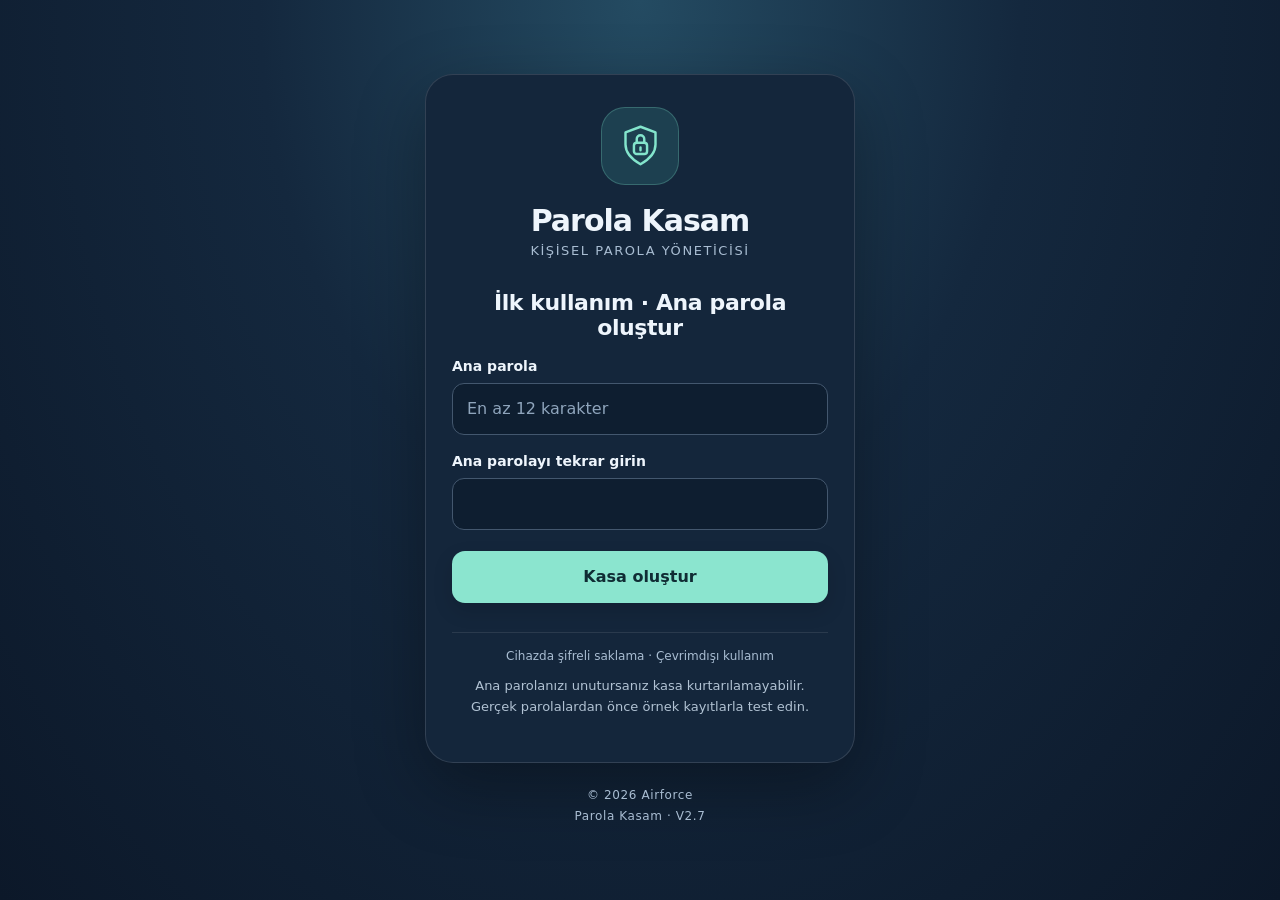
==== index.html @ 0f727c4c "V2.7 add offline in-app help dialog and header help button" ====
<!doctype html><html lang="tr"><meta charset="utf-8"><meta http-equiv="Content-Security-Policy" content="default-src 'none'; script-src 'self' 'unsafe-inline'; style-src 'unsafe-inline'; img-src 'self' data: blob:; connect-src 'none'; manifest-src 'self'; worker-src 'self'; base-uri 'none'; form-action 'none'"><meta name="viewport" content="width=device-width,initial-scale=1,viewport-fit=cover"><meta name="theme-color" content="#152840"><meta name="apple-mobile-web-app-capable" content="yes"><link rel="manifest" href="./manifest.webmanifest"><link rel="apple-touch-icon" href="./icon-192.png"><title>Parola Kasam</title><style> *{box-sizing:border-box}body{margin:0;background:#eef2f7;color:#17243a;font:16px system-ui}header{background:#152840;color:white;padding:22px}main{max-width:950px;margin:auto;padding:16px}section,article{background:white;border-radius:14px;padding:18px;margin-bottom:14px;box-shadow:0 2px 12px #18304a0b}h1,h2,h3{margin:0 0 12px}input,select,button,textarea{font:inherit;padding:11px;border:1px solid #cbd5e1;border-radius:8px;max-width:100%}input,textarea{width:100%;margin:5px 0 12px}button{background:#176b75;color:white;border:0;cursor:pointer;margin:3px}button.secondary{background:#52647b}button.danger{background:#a23939}label{font-size:14px;font-weight:600} .grid{display:grid;grid-template-columns:repeat(auto-fit,minmax(180px,1fr));gap:10px}.muted{color:#627187;font-size:14px}.due{color:#a23939;font-weight:bold}.hidden{display:none} .row{display:flex;flex-wrap:wrap;align-items:center;gap:6px}pre{white-space:pre-wrap;overflow-wrap:anywhere} @media(max-width:500px){main{padding:10px}section{padding:14px}}@media(max-width:600px){input,select,button,textarea{font-size:16px;min-height:44px}header{padding-top:calc(18px + env(safe-area-inset-top))}main{padding-bottom:calc(16px + env(safe-area-inset-bottom))}} #notifyOn,#notifyOff,#notifyTime,label[for="notifyTime"]{display:none!important} #bioUnlock{width:100%;min-height:60px;font-size:19px;font-weight:700;margin:8px 0}#passwordOption{width:100%;margin:8px 0}  header{position:sticky;top:0;z-index:10}header .headerline{display:flex;align-items:center;justify-content:space-between;gap:10px}header .headerline h1{margin:0;font-size:clamp(19px,5vw,32px)}#exitVault{background:#a23939;color:white;flex-shrink:0;min-height:44px} 
body:has(#gate:not(.hidden)){background:radial-gradient(ellipse at 50% 0%,#244b62 0%,#14283e 42%,#0c1829 100%);min-height:100dvh;color:#e6eef7}
body:has(#gate:not(.hidden)) header,body:has(#gate:not(.hidden)) #versionInfo{display:none}
body:has(#gate:not(.hidden)) main{min-height:100dvh;display:flex;flex-direction:column;justify-content:center;max-width:470px;padding:calc(24px + env(safe-area-inset-top)) 20px calc(24px + env(safe-area-inset-bottom))}
#gate{background:#14263b;border:1px solid #ffffff20;box-shadow:0 24px 70px #0005;border-radius:28px;padding:32px 26px;color:#eef5fc;text-align:center;margin:0}
#gate .brandmark{width:78px;height:78px;margin:0 auto 18px;border-radius:24px;background:#1d4050;color:#83e5cc;display:grid;place-items:center;border:1px solid #83e5cc40}
#gate .brandname{font-size:30px;font-weight:750;letter-spacing:-1px;margin:0 0 5px}
#gate .brandtag{color:#a9bdd2;font-size:13px;letter-spacing:.12em;text-transform:uppercase;margin:0 0 32px}
#gateTitle{font-size:22px;letter-spacing:-.4px;margin-bottom:16px}
#gate .muted{color:#b1c2d3;line-height:1.6;font-size:13px}
#gate #passwordPanel{text-align:left}
#gate input{background:#0e1e30;color:#f3f7fc;border:1px solid #43576e;border-radius:12px;min-height:52px;padding:14px;margin:8px 0 16px}
#gate input::placeholder{color:#8fa5bc}
#gate button{width:100%;margin:5px 0;min-height:52px;border-radius:13px;font-weight:650}
#gate #unlock,#gate #bioUnlock{background:#8be5cf;color:#102c34;box-shadow:0 8px 20px #0002}
#gate #bioUnlock{min-height:60px;font-size:17px}
#gate #bioUnlock::before{content:'⌑';margin-right:9px;font-size:22px;vertical-align:middle}
#gate #passwordOption{background:transparent;border:1px solid #52667d;color:#dce8f3}
#gate button:disabled{opacity:.5}
#gate :focus-visible{outline:3px solid #8be5cf;outline-offset:3px}
#gate .securityline{border-top:1px solid #ffffff18;margin-top:24px;padding-top:16px;color:#a9bdd2;font-size:12px}
#gate #error{color:#ffb6b6;overflow-wrap:anywhere;font-size:14px}
#gate #error:empty{display:none}
#loginCredit{text-align:center;color:#a9bdd2;font-size:12px;letter-spacing:.05em;padding:22px 0 0;line-height:1.7}
body:has(#gate.hidden) #loginCredit{display:none}
@media(max-width:380px){#gate{padding:25px 18px}body:has(#gate:not(.hidden)) main{padding-left:12px;padding-right:12px}}
.groupChip{background:#e6edf5;color:#233950;border:1px solid #cfdae7;border-radius:20px;padding:10px 15px;font-size:14px}.groupChip.active{background:#176b75;color:white;border-color:#176b75}#groupList{display:flex;flex-wrap:wrap;gap:5px;margin:12px 0}#category{width:100%;margin:5px 0 12px}#groupStatus{min-height:1.3em} header .headerActions{display:flex;align-items:center;gap:5px;flex-shrink:0}#helpOpen{border:1px solid #8ba9bd;background:transparent;color:#fff;min-width:44px;min-height:44px;border-radius:50%;font-weight:800;font-size:21px;padding:4px;margin:0}#helpDialog{box-sizing:border-box;width:min(680px,calc(100% - 24px));max-height:85dvh;overflow:auto;border:1px solid #cbd5e1;border-radius:20px;padding:20px;background:#fff;color:#17243a;box-shadow:0 15px 60px #0004}#helpDialog::backdrop{background:#071728aa}#helpDialog .helpTop{display:flex;align-items:flex-start;justify-content:space-between;gap:10px}#helpDialog .helpTop h2{font-size:21px}#helpDialog .helpTop p{margin:0 0 6px}#helpDialog details{border-top:1px solid #dce4ed;padding:13px 0}#helpDialog summary{cursor:pointer;font-weight:650;color:#176b75;line-height:1.5}#helpDialog details p{line-height:1.6;margin:10px 0 2px}#helpDialog footer{padding-top:12px;border-top:1px solid #dce4ed;text-align:center}#helpClose{flex-shrink:0}button#helpOpen.hidden{display:none}</style><header><div class="headerline"><h1>🔐 Parola Kasam</h1><div class="headerActions"><button id="helpOpen" type="button" class="hidden" title="Yardım ve kullanım kılavuzu" aria-label="Yardım ve kullanım kılavuzu">?</button><button id="exitVault" type="button" class="hidden" aria-label="Çıkış yap ve kasayı kilitle">↪ Çıkış</button></div></div><div>Kişisel parola yönetimi · Yerel şifreli kasa</div></header><main><section id="versionInfo"><p class="muted">Çevrimdışı kişisel kasa · V2.7 PWA · Biyometrik giriş test sürümü. Uygulamanın kurulum paketi kayıt veya ana parola içermez. Şifreli yedek kişiseldir; paylaşmayın.</p></section><section id="gate"><div class="brandmark" aria-hidden="true"><svg width="45" height="45" viewBox="0 0 48 48" fill="none" stroke="currentColor" stroke-width="2.6" stroke-linejoin="round" stroke-linecap="round"><path d="M24 4 40 10v13c0 10-7 16-16 21C15 39 8 33 8 23V10Z"/><rect x="17" y="21" width="14" height="12" rx="3"/><path d="M20 21v-4a4 4 0 0 1 8 0v4M24 26v3"/></svg></div><p class="brandname">Parola Kasam</p><p class="brandtag">Kişisel parola yöneticisi</p><h2 id="gateTitle"></h2><button id="bioUnlock" class="hidden">Face ID / Biyometri ile aç</button><p id="bioHint" class="muted hidden">Ana parola yazmadan cihazınızla doğrulayın.</p><button id="passwordOption" class="secondary hidden" type="button">Ana parola ile giriş yap</button><div id="passwordPanel"><label for="master">Ana parola</label><input id="master" type="password" autocomplete="current-password" placeholder="En az 12 karakter"><div id="confirmWrap" class="hidden"><label for="masterConfirm">Ana parolayı tekrar girin</label><input id="masterConfirm" type="password" autocomplete="new-password"></div><button id="unlock">Kasayı aç</button></div><p id="error" role="alert"></p><div class="securityline">Cihazda şifreli saklama · Çevrimdışı kullanım</div><p class="muted">Ana parolanızı unutursanız kasa kurtarılamayabilir. Gerçek parolalardan önce örnek kayıtlarla test edin.</p></section><footer id="loginCredit">© 2026 Airforce<br>Parola Kasam · V2.7</footer><div id="app" class="hidden"><section><div class="row"><button id="lock" class="secondary">Kilitle</button><button id="backup">Şifreli yedek indir</button><button id="restore" class="secondary">Yedek yükle</button><input type="file" id="restoreFile" hidden accept=".json" style="display:none"></div><div class="grid" id="stats"></div><details><summary>Kasa ayarları</summary><label>Mevcut ana parola</label><input id="oldMaster" type="password" autocomplete="off"><label>Yeni ana parola</label><input id="newMaster" type="password" autocomplete="new-password"><label>Yeni ana parola tekrar</label><input id="newMaster2" type="password" autocomplete="new-password"><button id="changeMaster">Ana parolayı değiştir</button><hr><label for="notifyTime">Hatırlatma saati</label><input id="notifyTime" type="time" value="09:00"><button id="notifyOn">Yerel bildirimleri etkinleştir / güncelle</button><button id="notifyOff" class="secondary">Bildirimleri kapat</button><p id="notifyStatus" class="muted">Kapalı uygulamada otomatik yerel bildirim bu PWA sürümünde desteklenmez. Hatırlatmalar için takvime aktarım kullanın.</p></details><div id="bioSettings" class="hidden"><h3>Biyometrik giriş</h3><p class="muted">Face ID / Touch ID / Android cihaz doğrulaması (cihaz PIN’i de kullanılabilir). İsteğe bağlıdır. Geçiş anahtarı sağlayıcınız kimlik bilgisini eşitleyebilir; şifreli kasa cihazda kalır. Etkinleştirme sırasında iki doğrulama istenebilir.</p><label>Etkinleştirmek için ana parola</label><input id="bioMaster" type="password" autocomplete="off"><button id="bioEnable">Biyometrik girişi etkinleştir</button><button id="bioDisable" class="secondary">Devre dışı bırak</button></div></section><section><h2>Kayıt grupları</h2><p class="muted">Bir grup seçerek kayıtları filtreleyin veya kendi grubunuzu oluşturun.</p><div id="groupList"></div><label for="newGroup">Yeni grup adı</label><div class="row"><input id="newGroup" maxlength="60" placeholder="Örn. Oyun, Eğitim, Abonelik" style="flex:1;min-width:150px;margin:0"><button id="addGroup" type="button">+ Grup oluştur</button></div><p id="groupStatus" class="muted" role="status"></p></section><section><h2 id="formTitle">Yeni kayıt</h2><form id="form"><div class="grid"><div><label for="category">Grup</label><select id="category"><option value="">Grupsuz</option></select><label>Uygulama / site</label><input id="site" required></div><div><label>Kullanıcı adı</label><input id="username" required autocomplete="off"></div><div><label>Parola</label><input id="password" type="password" required autocomplete="new-password"><div class="row"><button type="button" id="generate">Güçlü parola üret</button><button type="button" id="toggle" class="secondary">Göster</button></div></div><div><label>Değişim periyodu (gün)</label><input id="period" type="number" min="1" max="3650" value="90" required><label>Son değişim tarihi</label><input id="changed" type="date" required></div></div><button>Kaydet</button><button type="button" id="cancel" class="secondary">Temizle</button></form></section><section><h2>Hatırlatma takvimi</h2><p class="muted">Yaklaşan değişimler burada görünür. Telefon takvimi için parola içermeyen ICS dosyası oluşturabilirsiniz.</p><button id="calendar">Takvime aktar (.ics)</button><div id="reminders"></div></section><section><h2>Dosyadan aktar</h2><p class="muted">Excel .xlsx veya Word .docx: ilk satır başlık; Uygulama, Kullanıcı Adı, Parola, Periyot, Tarih. Word için tablo kullanın. CSV: virgül, noktalı virgül veya sekme ayracı; UTF-8 ve Türkçe Windows kodlaması desteklenir. Chrome/Edge gibi dışa aktarımlarda name, username, password başlıkları da tanınır. Dosyalar cihazınızda işlenir.</p><input id="importFile" type="file" accept=".csv,text/csv,.xlsx,.docx"><button id="importBtn">Önizle</button><div id="preview"></div></section><section><h2>Kayıtlar</h2><input id="search" placeholder="Uygulama veya kullanıcı adı ara"><div id="records"></div></section></div></main><dialog id="helpDialog" aria-labelledby="helpTitle"><div class="helpTop"><div><p class="muted">PAROLA KASAM · AIRFORCE</p><h2 id="helpTitle">Yardım ve kullanım kılavuzu</h2></div><button id="helpClose" type="button" class="secondary" aria-label="Yardımı kapat">✕</button></div><p>İşlemler hakkında bilgi almak için ilgili başlığı açın.</p>
<details open><summary>1. İlk kurulum ve giriş</summary><p>En az 12 karakterli bir ana parola belirleyip tekrar girin. Kasa oluştur seçeneğine basın. Ana parolanızı güvenli bir yerde saklayın; unutursanız kasanızı geri açamayabilirsiniz.</p></details>
<details><summary>2. Face ID ve biyometrik giriş</summary><p>Kasayı ana parolanızla açın. Biyometrik giriş bölümünde ana parolanızı girip Etkinleştir düğmesine basın ve telefonunuzun doğrulama adımlarını tamamlayın. Çıkış yaptıktan sonra Face ID / Biyometri ile aç düğmesini kullanın. Cihazınız ekran kilidi kodunu da isteyebilir. Desteklenmeyen cihazlarda ana parola ile giriş yapın.</p></details>
<details><summary>3. Yeni parola kaydı ve üretme</summary><p>Yeni kayıt bölümünde grup, uygulama/site, kullanıcı adı, parola, değişim periyodu ve son değişim tarihini belirleyin. Güçlü parola üret düğmesi rastgele 24 karakterli bir parola oluşturur. Kaydet düğmesiyle kasaya ekleyin. Bu işlem ilgili web sitesindeki gerçek parolanızı kendiliğinden değiştirmez.</p></details>
<details><summary>4. Gruplar ve arama</summary><p>Kayıt grupları bölümünde Sosyal Medya, Banka ve Finans, Forum gibi hazır grupları seçin. Yeni grup adı yazıp + Grup oluştur düğmesine basarak kendi grubunuzu ekleyin. Grup düğmeleri kayıt listesini filtreler. Tümü seçeneği filtreyi kaldırır. Mevcut kaydı Düzenle ile açıp grup seçimini değiştirerek taşıyabilirsiniz. Arama alanı uygulama, kullanıcı adı ve grup bilgilerini arar.</p></details>
<details><summary>5. Düzenleme ve parola geçmişi</summary><p>Kayıtlar bölümünden Göster / gizle, Kopyala veya Düzenle seçeneklerini kullanın. Parolayı değiştirip kaydettiğinizde eski parola geçmişte saklanır ve değişim tarihi güncellenir. Geçmiş düğmesi eski parolaları gösterir. Sil işlemi kaydı ve geçmişini kaldırır.</p></details>
<details><summary>6. CSV, Excel ve Word aktarımı</summary><p>Dosyadan aktar bölümünde .csv, .xlsx veya .docx dosyanızı seçin. İlk satır başlık olmalıdır: Uygulama, Kullanıcı Adı, Parola; isteğe bağlı Grup, Periyot, Tarih. Word belgesinde tablo kullanın. Önizle ile kayıtları kontrol edin, ardından Aktarımı onayla düğmesine basın. Periyot eksikse 90 gün, tarih eksikse bugün kullanılır. Düz metin parola dosyalarını paylaşmayın.</p></details>
<details><summary>7. Değişim takvimi ve hatırlatmalar</summary><p>Hatırlatma takvimi, son değişim tarihi ve periyoda göre sonraki tarihi gösterir. Takvime aktar (.ics) seçeneği 7, 3 ve 1 gün önce ve değişim gününde uyarı içeren bir dosya oluşturur. Telefonunuzun takvimine içe aktarın; bildirim desteği takvim uygulamasına bağlıdır. PWA kapalıyken kendi başına otomatik yerel bildirim göndermez. Tarihler değişirse eski takvim kayıtlarını kontrol edin ve yeniden aktarın.</p></details>
<details><summary>8. Şifreli yedekleme ve geri yükleme</summary><p>Şifreli yedek indir ile JSON dosyası oluşturun. Güvenli bir konumda saklayın. Yedek yükle seçeneği ile dosyayı seçip yedeğin ana parolasını girin. Geri yükleme mevcut kasanın yerini alır; öncesinde güncel yedek alın. Ana parola değiştirildiyse eski yedek eski parolayla açılır.</p></details>
<details><summary>9. Ana parola değiştirme ve çıkış</summary><p>Kasa ayarlarından mevcut ve yeni ana parolayı girerek değiştirin. Sonrasında biyometrik girişi yeniden etkinleştirin. Üstteki Çıkış düğmesi kasayı kilitler. Uygulama arka plana geçtiğinde veya 5 dakika işlem yapılmadığında da kilitlenir.</p></details>
<details><summary>10. Mobil kurulum, çevrimdışı kullanım ve paylaşım</summary><p>iPhone Safari: Paylaş → Ana Ekrana Ekle. Android Chrome: Menü → Ana ekrana ekle / Yükle. İlk kurulum ve güncelleme için bağlantı gerekir. Çevrimdışı çalışmayı örnek kayıtlarla uçak modunda doğrulayın. Kurulum adresini paylaşabilirsiniz; herkes kendi cihazında boş kasa oluşturur. Şifreli yedeğinizi veya parola dosyanızı paylaşmayın.</p></details>
<details><summary>11. Güvenlik ve sorun giderme</summary><p>Kasa verisi cihazda şifrelenir. Otomatik cihazlar arası senkronizasyon yoktur. Geçiş anahtarları cihazın sağlayıcısı tarafından eşitlenebilir. Tarayıcı verisini temizlemek veya uygulamayı kaldırmak kayıtların kaybolmasına yol açabilir. Giriş sorunu yaşarsanız kasayı sıfırlamayın; önce doğru sürüm ve ana parolayı kontrol edin. Uygulama bağımsız güvenlik denetiminden henüz geçmedi; gerçek parolalardan önce örnek kayıtlarla test edin.</p></details><footer class="muted">© 2026 Airforce · V2.7</footer></dialog><script>
'use strict';
window.VaultBio=(()=>{
const slot='parola-kasam-prf-wrap-v1', te=new TextEncoder(), rand=n=>crypto.getRandomValues(new Uint8Array(n)), encode=a=>btoa(String.fromCharCode(...new Uint8Array(a))), decode=s=>Uint8Array.from(atob(s),c=>c.charCodeAt(0));
const aad=(salt,id)=>te.encode('ParolaKasam PRF v1|'+location.origin+'|'+salt+'|'+id);
async function available(){return !!(isSecureContext&&window.PublicKeyCredential&&navigator.credentials&&await PublicKeyCredential.isUserVerifyingPlatformAuthenticatorAvailable());}
async function result(id,salt){
const a=await navigator.credentials.get({publicKey:{challenge:rand(32),allowCredentials:[{id:decode(id),type:'public-key'}],userVerification:'required',timeout:60000,extensions:{prf:{eval:{first:salt}}}}});
if(!a||encode(a.rawId)!==id)throw Error('Kimlik bilgisi eşleşmedi');
const flags=new Uint8Array(a.response.authenticatorData)[32];if((flags&5)!==5)throw Error('Cihaz doğrulaması gerekli');
const p=a.getClientExtensionResults().prf?.results?.first;if(!p||p.byteLength!==32)throw Error('PRF desteklenmiyor');
return new Uint8Array(p);
}
async function wrapping(prf){return crypto.subtle.importKey('raw',prf,{name:'AES-GCM'},false,['encrypt','decrypt']);}
return {available,async store(username,password,guard){
if(!await available())throw Error('Cihaz desteklenmiyor');
const salt=rand(32), raw=decode(password);let prf;
try{
if(raw.length!==32)throw Error('Geçersiz kasa anahtarı');
const c=await navigator.credentials.create({publicKey:{challenge:rand(32),rp:{name:'Parola Kasam'},user:{id:rand(32),name:'parola-kasam-'+encode(rand(12)),displayName:'Parola Kasam'},pubKeyCredParams:[{type:'public-key',alg:-7},{type:'public-key',alg:-257}],authenticatorSelection:{authenticatorAttachment:'platform',residentKey:'required',userVerification:'required'},timeout:60000,attestation:'none',extensions:{prf:{eval:{first:salt}}}}});
if(!c)throw Error('Kimlik bilgisi oluşturulamadı');
const id=encode(c.rawId);
const initial=c.getClientExtensionResults().prf?.results?.first;
prf=await result(id,salt);
if(initial&&(initial.byteLength!==32||!new Uint8Array(initial).every((v,i)=>v===prf[i])))throw Error('PRF tutarsız');
const iv=rand(12),ct=await crypto.subtle.encrypt({name:'AES-GCM',iv,additionalData:aad(username,id)},await wrapping(prf),raw);
if(!guard())throw Error('Kasa kilitlendi veya değişti');
localStorage.setItem(slot,JSON.stringify({v:1,username,id,salt:encode(salt),iv:encode(iv),ct:encode(ct)}));
}finally{raw.fill(0);if(prf)prf.fill(0);}
},async read(){
const original=localStorage.getItem(slot),o=JSON.parse(original);if(!o||o.v!==1)throw Error('Biyometrik kayıt yok');let p,raw;
try{p=await result(o.id,decode(o.salt));raw=new Uint8Array(await crypto.subtle.decrypt({name:'AES-GCM',iv:decode(o.iv),additionalData:aad(o.username,o.id)},await wrapping(p),decode(o.ct)));if(raw.length!==32||original!==localStorage.getItem(slot))throw Error('Kayıt değişti');return {username:o.username,password:encode(raw)};}finally{if(p)p.fill(0);if(raw)raw.fill(0);}
},async remove(){localStorage.removeItem(slot);}};
})();
</script><script>
'use strict';const $=id=>document.getElementById(id), enc=new TextEncoder(),dec=new TextDecoder(), storage='parola-kasasi-v1';let key,salt,rows=[],editing=null,pending=[],timer;const b64=x=>{let s="";for(let i=0;i<x.length;i+=8192)s+=String.fromCharCode(...x.subarray(i,i+8192));return btoa(s)}, un64=x=>Uint8Array.from(atob(x),c=>c.charCodeAt(0));const today=()=>{let d=new Date();return `${d.getFullYear()}-${String(d.getMonth()+1).padStart(2,'0')}-${String(d.getDate()).padStart(2,'0')}`};const uid=()=>b64(crypto.getRandomValues(new Uint8Array(16)));const dateAdd=(s,n)=>{let d=new Date(s+'T12:00:00Z');d.setUTCDate(d.getUTCDate()+Number(n));return d.toISOString().slice(0,10)};const days=r=>Math.round((Date.parse(dateAdd(r.changed,r.period))-Date.parse(today()))/86400000);function el(tag,t,cls){let e=document.createElement(tag);e.textContent=t;if(cls)e.className=cls;return e}function btn(t,fn,cls){let e=el('button',t,cls);e.onclick=fn;return e}async function derive(p,s,extractable=false){return crypto.subtle.deriveKey({name:'PBKDF2',salt:s,iterations:600000,hash:'SHA-256'},await crypto.subtle.importKey('raw',enc.encode(p),'PBKDF2',false,['deriveKey']),{name:'AES-GCM',length:256},extractable,['encrypt','decrypt'])}const defaultGroups=['Sosyal Medya','Banka ve Finans','Forum','İş','Kişisel','E-posta','Alışveriş','Diğer'];let customGroups=[],groupFilter=null;
function groupKey(v){return String(v||'').trim().toLocaleLowerCase('tr')}
function groupList(){const m=new Map();for(const v of [...customGroups,...defaultGroups,...rows.map(r=>r.category)]){const n=String(v||'').trim();if(n&&!m.has(groupKey(n)))m.set(groupKey(n),n)}return [...m.values()]}
function decodeVault(data){if(Array.isArray(data))return {rows:data,groups:[]};if(data&&data.schema===2&&Array.isArray(data.rows)&&Array.isArray(data.groups)&&data.groups.every(x=>typeof x==='string'))return data;throw Error('Geçersiz kasa biçimi')}
function loadVault(data){const v=decodeVault(data);rows=v.rows;customGroups=v.groups||[];groupFilter=null}
function vaultPayload(){return {schema:2,rows,groups:customGroups}}
function fillGroups(){const select=$('category'),old=select.value;select.replaceChildren(new Option('Grupsuz',''),...groupList().map(n=>new Option(n,n)));if(old){const match=groupList().find(n=>groupKey(n)===groupKey(old));if(match)select.value=match}}
function renderGroups(){fillGroups();const host=$('groupList');host.replaceChildren();const make=(title,value,count)=>{const b=btn(title+' ('+count+')',()=>{groupFilter=value;render()});b.className='groupChip'+(groupFilter===value?' active':'');b.setAttribute('aria-pressed',String(groupFilter===value));return b};host.append(make('Tümü',null,rows.length),make('Grupsuz','',rows.filter(r=>!groupKey(r.category)).length));for(const n of groupList())host.append(make(n,groupKey(n),rows.filter(r=>groupKey(r.category)===groupKey(n)).length))}
async function addGroup(){if(!key)return;const input=$('newGroup'),n=input.value.trim();if(!n||n.length>60){$('groupStatus').textContent='1–60 karakter arasında grup adı girin.';return}const existing=groupList().find(g=>groupKey(g)===groupKey(n));if(existing){$('groupStatus').textContent='Bu grup zaten mevcut.';fillGroups();$('category').value=existing;return}const old=customGroups;customGroups=[...customGroups,n];$('addGroup').disabled=true;try{await save();if(!key)return;input.value='';render();$('category').value=n;$('groupStatus').textContent='Grup oluşturuldu.'}catch{if(key)customGroups=old;$('groupStatus').textContent='Grup kaydedilemedi.'}finally{$('addGroup').disabled=false}}
$('addGroup').onclick=addGroup;$('newGroup').addEventListener('keydown',e=>{if(e.key==='Enter'){e.preventDefault();addGroup()}});
async function save(){let iv=crypto.getRandomValues(new Uint8Array(12)),ct=await crypto.subtle.encrypt({name:'AES-GCM',iv},key,enc.encode(JSON.stringify(vaultPayload())));localStorage.setItem(storage,JSON.stringify({v:1,salt:b64(salt),iv:b64(iv),data:b64(new Uint8Array(ct))}));if(localStorage.getItem('notify-enabled')==='yes')queueNotifications();}let passwordExpanded=false;function gate(){passwordExpanded=false;const fresh=!localStorage.getItem(storage);$('confirmWrap').classList.toggle('hidden',!fresh);$('master').autocomplete=fresh?'new-password':'current-password';$('masterConfirm').value=''; $('gateTitle').textContent=localStorage.getItem(storage)?'Kasayı aç':'İlk kullanım · Ana parola oluştur';$('unlock').textContent=localStorage.getItem(storage)?'Kasayı aç':'Kasa oluştur';updateLoginChoice();}const bioFlag='parola-kasam-bio-enabled-v1';let bioEpoch=0,bioBusy=false;
function updateLoginChoice(){let enabled=false;try{const o=JSON.parse(localStorage.getItem('parola-kasam-prf-wrap-v1'));const v=JSON.parse(localStorage.getItem(storage));enabled=!!(o&&v&&o.v===1&&o.username===v.salt&&localStorage.getItem(bioFlag)==='yes')}catch{}$('bioUnlock').classList.toggle('hidden',!enabled);$('bioHint').classList.toggle('hidden',!enabled);$('passwordOption').classList.toggle('hidden',!enabled);$('passwordPanel').classList.toggle('hidden',enabled&&!passwordExpanded);$('passwordOption').textContent=passwordExpanded?'Ana parola alanını gizle':'Ana parola ile giriş yap';$('bioUnlock').textContent=/iPhone|iPad|iPod/.test(navigator.userAgent)||(/Mac/.test(navigator.platform)&&navigator.maxTouchPoints>1)?'Face ID / Touch ID ile aç':'Biyometri ile aç';} $('passwordOption').onclick=()=>{passwordExpanded=!passwordExpanded;updateLoginChoice();if(passwordExpanded)$('master').focus()};async function refreshBio(){updateLoginChoice();const b=window.VaultBio;let available=false;try{available=!!b&&await b.available()}catch{}const enabled=localStorage.getItem(bioFlag)=== 'yes';updateLoginChoice();$('bioSettings').classList.toggle('hidden',!b||!key);$('bioEnable').disabled=!available||bioBusy;$('bioDisable').disabled=!enabled||bioBusy;$('bioUnlock').disabled=bioBusy;}
async function withBio(fn){if(bioBusy)return;bioBusy=true;$('unlock').disabled=true;$('bioUnlock').disabled=true;$('bioEnable').disabled=true;$('bioDisable').disabled=true;try{await fn()}finally{bioBusy=false;$('unlock').disabled=false;refreshBio()}}
$('bioEnable').onclick=()=>withBio(async()=>{const epoch=bioEpoch,original=localStorage.getItem(storage);let p=$('bioMaster').value;$('bioMaster').value='';try{if(!key||!p||!window.VaultBio)throw Error();const obj=JSON.parse(localStorage.getItem(storage));const k=await derive(p,un64(obj.salt),true);p='';await crypto.subtle.decrypt({name:'AES-GCM',iv:un64(obj.iv)},k,un64(obj.data));const raw=new Uint8Array(await crypto.subtle.exportKey('raw',k));try{await window.VaultBio.store(obj.salt,b64(raw),()=>!!key&&epoch===bioEpoch&&!document.hidden&&original===localStorage.getItem(storage));localStorage.setItem(bioFlag,'yes');alert('Biyometrik giriş etkinleştirildi. Kasayı kilitlediğinizde Face ID / Biyometri ile aç düğmesi görünecek. Aynı tarayıcı veya ana ekran uygulamasını kullanın.')}finally{raw.fill(0)}}catch{alert('Etkinleştirilemedi. Ana parolanızı ve cihaz biyometrisini kontrol edin.')}finally{p=''}});
$('bioDisable').onclick=()=>withBio(async()=>{try{if(!key)throw Error();await window.VaultBio.remove();localStorage.removeItem(bioFlag);alert('Biyometrik giriş kapatıldı.')}catch{alert('Güvenli anahtar silinemedi. Tekrar deneyin.')}});
$('bioUnlock').onclick=()=>withBio(async()=>{const epoch=bioEpoch;let raw;try{const obj=JSON.parse(localStorage.getItem(storage));const r=await window.VaultBio.read();if(r.username!==obj.salt||epoch!==bioEpoch||document.hidden)throw Error();raw=un64(r.password);if(raw.length!==32)throw Error();const k=await crypto.subtle.importKey('raw',raw,{name:'AES-GCM'},false,['encrypt','decrypt']);const data=JSON.parse(dec.decode(await crypto.subtle.decrypt({name:'AES-GCM',iv:un64(obj.iv)},k,un64(obj.data))));if(epoch!==bioEpoch||document.hidden||localStorage.getItem(storage)!==JSON.stringify(obj))throw Error();key=k;salt=un64(obj.salt);loadVault(data);$('master').value='';$('error').textContent='';$('gate').classList.add('hidden');$('app').classList.remove('hidden');$('exitVault').classList.remove('hidden');$('helpOpen').classList.remove('hidden');reset();render();touch()}catch{passwordExpanded=true;updateLoginChoice();$('error').textContent='Biyometrik giriş tamamlanamadı. Tekrar deneyin veya ana parolanızla giriş yapın.'}finally{if(raw)raw.fill(0)}});

gate();refreshBio();$('unlock').onclick=async()=>{try{if(!crypto.subtle)throw Error('Güvenli tarayıcı bağlamı gerekli (HTTPS veya desteklenen yerel dosya).');let p=$('master').value,raw=localStorage.getItem(storage);if(!raw&&p.length<12)throw Error('En az 12 karakter kullanın.');if(!raw&&p!==$('masterConfirm').value)throw Error('Ana parolalar eşleşmiyor.');let obj=raw?JSON.parse(raw):null;salt=obj?un64(obj.salt):crypto.getRandomValues(new Uint8Array(16));key=await derive(p,salt);loadVault(obj?JSON.parse(dec.decode(await crypto.subtle.decrypt({name:'AES-GCM',iv:un64(obj.iv)},key,un64(obj.data)))):[]);if(!obj)await save();$('master').value='';$('masterConfirm').value='';$('error').textContent='';$('gate').classList.add('hidden');$('app').classList.remove('hidden');$('exitVault').classList.remove('hidden');$('helpOpen').classList.remove('hidden');reset();render();touch();refreshBio()}catch(e){key=null;$('error').textContent='Kasa açılamadı. '+(e.message||'Ana parolanızı kontrol edin.')}};function lock(){ $('bioMaster').value='';for(const id of ['oldMaster','newMaster','newMaster2'])$(id).value=''; bioEpoch++; $('master').value='';$('masterConfirm').value='';key=null;rows=[];customGroups=[];groupFilter=null;pending=[];reset();$('groupList').replaceChildren();$('newGroup').value='';$('groupStatus').textContent='';$('category').replaceChildren(new Option('Grupsuz',''));for(let id of ['records','stats','reminders','preview'])$(id).replaceChildren();$('importFile').value='';$('search').value='';$('app').classList.add('hidden');$('exitVault').classList.add('hidden');$('helpOpen').classList.add('hidden');if($('helpDialog').open)$('helpDialog').close();$('gate').classList.remove('hidden');gate();clearTimeout(timer);refreshBio()}function touch(){if(key){clearTimeout(timer);timer=setTimeout(lock,300000)}}document.addEventListener('pointerdown',touch);document.addEventListener('keydown',touch);$('lock').onclick=lock;$('exitVault').onclick=lock;$('helpOpen').onclick=()=>{if(key&&!$('helpDialog').open)$('helpDialog').showModal()};$('helpClose').onclick=()=>{$('helpDialog').close()};document.addEventListener('visibilitychange',()=>{if(document.hidden&&key)lock()});function reset(){editing=null;$('form').reset();$('changed').value=today();$('password').type='password';$('formTitle').textContent='Yeni kayıt';$('toggle').textContent='Göster'}$('cancel').onclick=reset;$('toggle').onclick=()=>{$('password').type=$('password').type==='password'?'text':'password';$('toggle').textContent=$('password').type==='password'?'Göster':'Gizle'};$('generate').onclick=()=>{const chars='ABCDEFGHIJKLMNOPQRSTUVWXYZabcdefghijklmnopqrstuvwxyz0123456789!@#$%^&*_-+=';let out='';while(out.length<24){for(let n of crypto.getRandomValues(new Uint8Array(32))){if(n<Math.floor(256/chars.length)*chars.length&&out.length<24)out+=chars[n%chars.length]}}$('password').value=out};$('form').onsubmit=async e=>{e.preventDefault();let old=rows.find(r=>r.id===editing),r={id:old?.id||uid(),category:$('category').value.trim(),site:$('site').value.trim(),username:$('username').value.trim(),password:$('password').value,period:Number($('period').value),changed:$('changed').value,history:old?.history||[]};if(old&&old.password!==r.password){r.history=[{password:old.password,username:old.username,from:old.changed,to:today()},...r.history];r.changed=today()}let before=rows;rows=old?rows.map(x=>x.id===old.id?r:x):[...rows,r];try{await save();reset();render()}catch(e){rows=before;alert('Kayıt başarısız.')}};function render(){renderGroups();let q=$('search').value.toLocaleLowerCase('tr'),list=$('records');list.replaceChildren();$('stats').replaceChildren(...[['Toplam',rows.length],['Süresi dolan',rows.filter(r=>days(r)<=0).length],['7 gün içinde',rows.filter(r=>days(r)>0&&days(r)<=7).length]].map(([a,b])=>el('h3',a+': '+b)));let rem=$('reminders');rem.replaceChildren();for(let r of [...rows].sort((a,b)=>days(a)-days(b)))rem.append(el('p',r.site+' · '+dateAdd(r.changed,r.period)+' · '+(days(r)<=0?'Değişim zamanı':days(r)+' gün kaldı'),days(r)<=7?'due':'muted'));for(let r of rows.filter(r=>(groupFilter===null||groupKey(r.category)===groupFilter)&&(r.site+' '+r.username+' '+(r.category||'')).toLocaleLowerCase('tr').includes(q))){let a=el('article',''),secret=el('p','••••••••••••');a.append(el('h3',r.site),el('p',r.category||'Grupsuz','muted'),el('p',r.username),secret,el('p','Son değişim: '+r.changed+' | Sonraki: '+dateAdd(r.changed,r.period),'muted'),btn('Göster / gizle',()=>secret.textContent=secret.textContent===r.password?'••••••••••••':r.password),btn('Kopyala',async()=>{try{await navigator.clipboard.writeText(r.password)}catch{alert('Panoya erişilemedi.')}}),btn('Düzenle',()=>{editing=r.id;fillGroups();for(let k of ['site','username','password','period','changed'])$(k).value=r[k]||'';$('category').value=groupList().find(n=>groupKey(n)===groupKey(r.category))||'';$('formTitle').textContent='Kaydı düzenle';$('form').scrollIntoView()}),btn('Geçmiş ('+r.history.length+')',()=>{let h=a.querySelector('pre');if(h)h.remove();else a.append(el('pre',r.history.map(x=>x.from+' → '+x.to+' | '+x.username+' | '+x.password).join('\n')||'Geçmiş yok'))}),btn('Sil',async()=>{if(confirm('Kayıt ve geçmişi silinsin mi?')){let old=rows;rows=rows.filter(x=>x.id!==r.id);try{await save();render()}catch{rows=old;alert('Silinemedi.')}}},'danger'));list.append(a)}}$('search').oninput=render;async function download(name,data,type){const plugins=window.Capacitor?.Plugins;if(window.Capacitor?.isNativePlatform?.()&&plugins?.Filesystem&&plugins?.Share){try{const path='export-'+crypto.randomUUID()+'/'+name;const f=await plugins.Filesystem.writeFile({path,data, directory:'CACHE',encoding:'utf8',recursive:true});try{await plugins.Share.share({title:name,files:[f.uri]})}finally{await plugins.Filesystem.deleteFile({path,directory:'CACHE'}).catch(()=>{})}return}catch(e){alert('Dosya dışa aktarılamadı.');return}}let u=URL.createObjectURL(new Blob([data],{type})),a=document.createElement('a');a.href=u;a.download=name;a.click();setTimeout(()=>URL.revokeObjectURL(u),1000)}$('backup').onclick=()=>download('parola-kasam.json',localStorage.getItem(storage),'application/json');$('restore').onclick=()=>$('restoreFile').click();$('restoreFile').onchange=async()=>{try{let p=JSON.parse(await $('restoreFile').files[0].text());if(p.v!==1||!p.salt||!p.iv||!p.data)throw Error();let pass=prompt('Yedeğin ana parolası');if(pass===null)return;let k=await derive(pass,un64(p.salt));let data=JSON.parse(dec.decode(await crypto.subtle.decrypt({name:'AES-GCM',iv:un64(p.iv)},k,un64(p.data))));decodeVault(data);if(confirm('Mevcut kasa yedekle değiştirilsin mi?')){if(window.VaultBio && localStorage.getItem(bioFlag)){await window.VaultBio.remove();localStorage.removeItem(bioFlag)}localStorage.setItem(storage,JSON.stringify(p));loadVault(data);if(localStorage.getItem('notify-enabled')==='yes')queueNotifications();lock()}}catch{alert('Yedek açılamadı.')}finally{$('restoreFile').value=''}};const esc=s=>String(s).replace(/\\/g,'\\\\').replace(/\r?\n/g,'\\n').replace(/,/g,'\\,').replace(/;/g,'\\;');$('calendar').onclick=()=>{let lines=['BEGIN:VCALENDAR','VERSION:2.0','PRODID:-//Parola Kasam//TR'];for(let r of rows){let dt=dateAdd(r.changed,r.period).replaceAll('-','');lines.push('BEGIN:VEVENT','UID:'+r.id+'@parolakasam','DTSTAMP:'+new Date().toISOString().replace(/[-:]/g,'').split('.')[0]+'Z','DTSTART;VALUE=DATE:'+dt,'SUMMARY:'+esc('Parola değişim takvimini kontrol edin'),'BEGIN:VALARM','TRIGGER:-P7D','ACTION:DISPLAY','DESCRIPTION:Parola değişimi yaklaşıyor','END:VALARM','BEGIN:VALARM','TRIGGER:-P3D','ACTION:DISPLAY','DESCRIPTION:Parola değişimi yaklaşıyor','END:VALARM','BEGIN:VALARM','TRIGGER:-P1D','ACTION:DISPLAY','DESCRIPTION:Parola değişimi yaklaşıyor','END:VALARM','BEGIN:VALARM','TRIGGER:PT0S','ACTION:DISPLAY','DESCRIPTION:Parola değişim günü','END:VALARM','END:VEVENT')}lines.push('END:VCALENDAR');download('parola-takvimi.ics',lines.join('\r\n')+'\r\n','text/calendar')};
function csv(s){s=s.replace(/^\uFEFF/,'');let counts={',':0,';':0,'\t':0},q=false;for(let i=0;i<s.length;i++){let c=s[i];if(c==='"'){if(q&&s[i+1]==='"')i++;else q=!q}else if(!q){if(c==='\n'||c==='\r')break;if(c in counts)counts[c]++}}let sep=Object.keys(counts).sort((a,b)=>counts[b]-counts[a])[0],out=[],r=[],v='';q=false;for(let i=0;i<s.length;i++){let c=s[i];if(c==='"'){if(q&&s[i+1]==='"'){v+='"';i++}else q=!q}else if(!q&&c===sep){r.push(v);v=''}else if(!q&&(c==='\n'||c==='\r')){if(c==='\r'&&s[i+1]==='\n')i++;r.push(v);out.push(r);r=[];v=''}else v+=c}if(q)throw Error('CSV: kapanmamış çift tırnak.');if(v||r.length){r.push(v);out.push(r)}return out.filter(r=>r.some(v=>v.trim()))}async function csvText(f){let b=await f.arrayBuffer(),a=new Uint8Array(b);if(a[0]===255&&a[1]===254)return new TextDecoder('utf-16le').decode(b);if(a[0]===254&&a[1]===255)return new TextDecoder('utf-16be').decode(b);try{return new TextDecoder('utf-8',{fatal:true}).decode(b)}catch{return new TextDecoder('windows-1254').decode(b)}}async function unzip(buf){let a=new Uint8Array(buf),d=new DataView(buf),o={},end=-1;for(let i=a.length-22;i>=Math.max(0,a.length-65557);i--)if(d.getUint32(i,true)===0x06054b50){end=i;break}if(end<0)throw Error('Geçersiz ZIP');let p=d.getUint32(end+16,true),count=d.getUint16(end+10,true);for(let i=0;i<count;i++){if(d.getUint32(p,true)!==0x02014b50)throw Error('ZIP hatası');let m=d.getUint16(p+10,true),size=d.getUint32(p+20,true),n=d.getUint16(p+28,true),x=d.getUint16(p+30,true),c=d.getUint16(p+32,true),l=d.getUint32(p+42,true),name=dec.decode(a.slice(p+46,p+46+n)),start=l+30+d.getUint16(l+26,true)+d.getUint16(l+28,true);if(/^(word\/document.xml|xl\/sharedStrings.xml|xl\/worksheets\/sheet\d+.xml)$/.test(name)){let bytes=a.slice(start,start+size);o[name]=dec.decode(m===0?bytes:await new Response(new Blob([bytes]).stream().pipeThrough(new DecompressionStream('deflate-raw'))).arrayBuffer())}p+=46+n+x+c}return o}const xml=s=>new DOMParser().parseFromString(s,'application/xml'), tags=(e,n)=>Array.from(e.getElementsByTagNameNS('*',n)), txt=(e,n)=>tags(e,n).map(t=>t.textContent).join('');async function readFile(f){if(f.name.toLowerCase().endsWith('.csv'))return csv(await csvText(f));let z=await unzip(await f.arrayBuffer());if(f.name.toLowerCase().endsWith('.docx'))return tags(xml(z['word/document.xml']),'tr').map(r=>tags(r,'tc').map(c=>txt(c,'t')));let ss=z['xl/sharedStrings.xml']?tags(xml(z['xl/sharedStrings.xml']),'si').map(t=>txt(t,'t')):[];let name=Object.keys(z).filter(x=>x.includes('worksheets/')).sort()[0];if(!name)throw Error('Excel sayfası yok');return tags(xml(z[name]),'row').map(r=>{let a=[];for(let c of tags(r,'c')){let letters=(c.getAttribute('r')||'A').match(/^[A-Z]+/)[0],i=[...letters].reduce((v,ch)=>v*26+ch.charCodeAt(0)-64,0)-1,t=c.getAttribute('t'),v=txt(c,'v');a[i]=t==='s'?ss[Number(v)]:t==='inlineStr'?txt(c,'t'):v}return a})}const norm=s=>String(s||'').toLocaleLowerCase('tr').trim().replace(/ı/g,'i').normalize('NFD').replace(/[\u0300-\u036f]/g,'');function parsedDate(v){if(!v)return today();if(/^\d+(\.\d+)?$/.test(v))return new Date(Date.UTC(1899,11,30)+Number(v)*86400000).toISOString().slice(0,10);if(/^\d{4}-\d{2}-\d{2}$/.test(v)&&!isNaN(Date.parse(v)))return v;let m=v.match(/^(\d{1,2})[./](\d{1,2})[./](\d{4})$/);if(m)return m[3]+'-'+m[2].padStart(2,'0')+'-'+m[1].padStart(2,'0');throw Error('Tarih biçimi geçersiz')} $('importBtn').onclick=async()=>{try{let f=$('importFile').files[0];if(!f)throw Error('Dosya seçin');let a=await readFile(f),h=a.shift().map(norm),ix=names=>h.findIndex(x=>names.includes(x)),s=ix(['uygulama','site','uygulama adi','name','title','url','website','origin','login_uri','hostname']),u=ix(['kullanici adi','username','kullanici','user name','login','login_username','email']),p=ix(['parola','sifre','password','login_password']),g=ix(['grup','kategori','category','group','folder']),n=ix(['periyot','degisim periyodu','degisim periyodu (gun)']),d=ix(['tarih','son degisim tarihi']);if([s,u,p].includes(-1))throw Error('Uygulama, Kullanıcı Adı, Parola başlıkları gerekli.');pending=a.filter(r=>r[s]||r[u]||r[p]).map(r=>{let period=Number(r[n]||90),changed=parsedDate(r[d]);if(!r[s]||!r[u]||!r[p]||!Number.isInteger(period)||period<1||period>3650||isNaN(Date.parse(changed)))throw Error('Eksik veya geçersiz satır.');return {id:uid(),site:r[s],username:r[u],password:r[p],category:String(r[g]||'').trim(),period,changed,history:[]}});let box=$('preview');box.replaceChildren(el('p',pending.length+' kayıt hazır. Eksik periyot: 90 gün; eksik tarih: bugün.'));for(let r of pending)box.append(el('p',r.site+' · '+r.username+' · '+r.period+' gün'));box.append(btn('Aktarımı onayla',async()=>{let old=rows;rows=[...rows,...pending];try{await save();pending=[];box.replaceChildren(el('p','Aktarım tamamlandı.'));$('importFile').value='';render()}catch{rows=old;alert('Aktarım kaydedilemedi.')}}))}catch(e){pending=[];$('preview').replaceChildren(el('p',e.message,'due'))}};

let noticeQueue=Promise.resolve();
function queueNotifications(){const dates=new Set(),time=localStorage.getItem('notify-time')||'09:00';for(const r of rows){const due=dateAdd(r.changed,r.period);for(const offset of [7,3,1,0]){const day=dateAdd(due,-offset),at=new Date(day+'T'+time+':00');if(at>Date.now())dates.add(at.getTime())}if(days(r)<=0){const at=new Date(dateAdd(today(),1)+'T'+time+':00');dates.add(at.getTime())}}const times=[...dates].sort((a,b)=>a-b).slice(0,60);noticeQueue=noticeQueue.catch(()=>{}).then(async()=>{if(localStorage.getItem('notify-enabled')!=='yes')return;await window.VaultNotice.replace(times);$('notifyStatus').textContent=times.length+' bildirim planlandı (en yakın 60 tarih).'}).catch(()=>{$('notifyStatus').textContent='Bildirimler planlanamadı; takvim aktarımını kullanın.'});return noticeQueue;}
$('notifyTime').value=localStorage.getItem('notify-time')||'09:00';
$('notifyOn').onclick=async()=>{try{if(!window.VaultNotice)throw Error('Bu test sürümünde yerel bildirim yok. ICS takvim aktarımını kullanın.');if(!await window.VaultNotice.permission())throw Error('Bildirim izni verilmedi.');localStorage.setItem('notify-time',$('notifyTime').value||'09:00');localStorage.setItem('notify-enabled','yes');await queueNotifications()}catch(e){$('notifyStatus').textContent=e.message}};
$('notifyOff').onclick=async()=>{localStorage.removeItem('notify-enabled');try{await noticeQueue;await window.VaultNotice?.replace([]);$('notifyStatus').textContent='Bildirimler kapalı.'}catch{$('notifyStatus').textContent='Bildirimler silinemedi; telefon ayarlarını kontrol edin.'}};
$('changeMaster').onclick=async()=>{const old=$('oldMaster').value,p=$('newMaster').value,p2=$('newMaster2').value;for(const id of ['oldMaster','newMaster','newMaster2'])$(id).value='';if(!key||p.length<12||p!==p2){alert('Yeni parola en az 12 karakter olmalı ve eşleşmeli.');return}const epoch=bioEpoch;try{const raw=localStorage.getItem(storage),obj=JSON.parse(raw);const k=await derive(old,un64(obj.salt));await crypto.subtle.decrypt({name:'AES-GCM',iv:un64(obj.iv)},k,un64(obj.data));const ns=crypto.getRandomValues(new Uint8Array(16)),nk=await derive(p,ns),iv=crypto.getRandomValues(new Uint8Array(12));const ct=await crypto.subtle.encrypt({name:'AES-GCM',iv},nk,enc.encode(JSON.stringify(vaultPayload())));if(!key||epoch!==bioEpoch||raw!==localStorage.getItem(storage))throw Error();if(localStorage.getItem(bioFlag)==='yes'){await window.VaultBio.remove();localStorage.removeItem(bioFlag)}if(!key||epoch!==bioEpoch||raw!==localStorage.getItem(storage))throw Error();localStorage.setItem(storage,JSON.stringify({v:1,salt:b64(ns),iv:b64(iv),data:b64(new Uint8Array(ct))}));lock();alert('Ana parola değiştirildi. Biyometriyi yeniden etkinleştirin; eski yedekler eski parolayla açılır.')}catch{alert('Ana parola değiştirilemedi. Mevcut parolanızı kontrol edin.')}};
</script><script src="./install.js"></script></html>
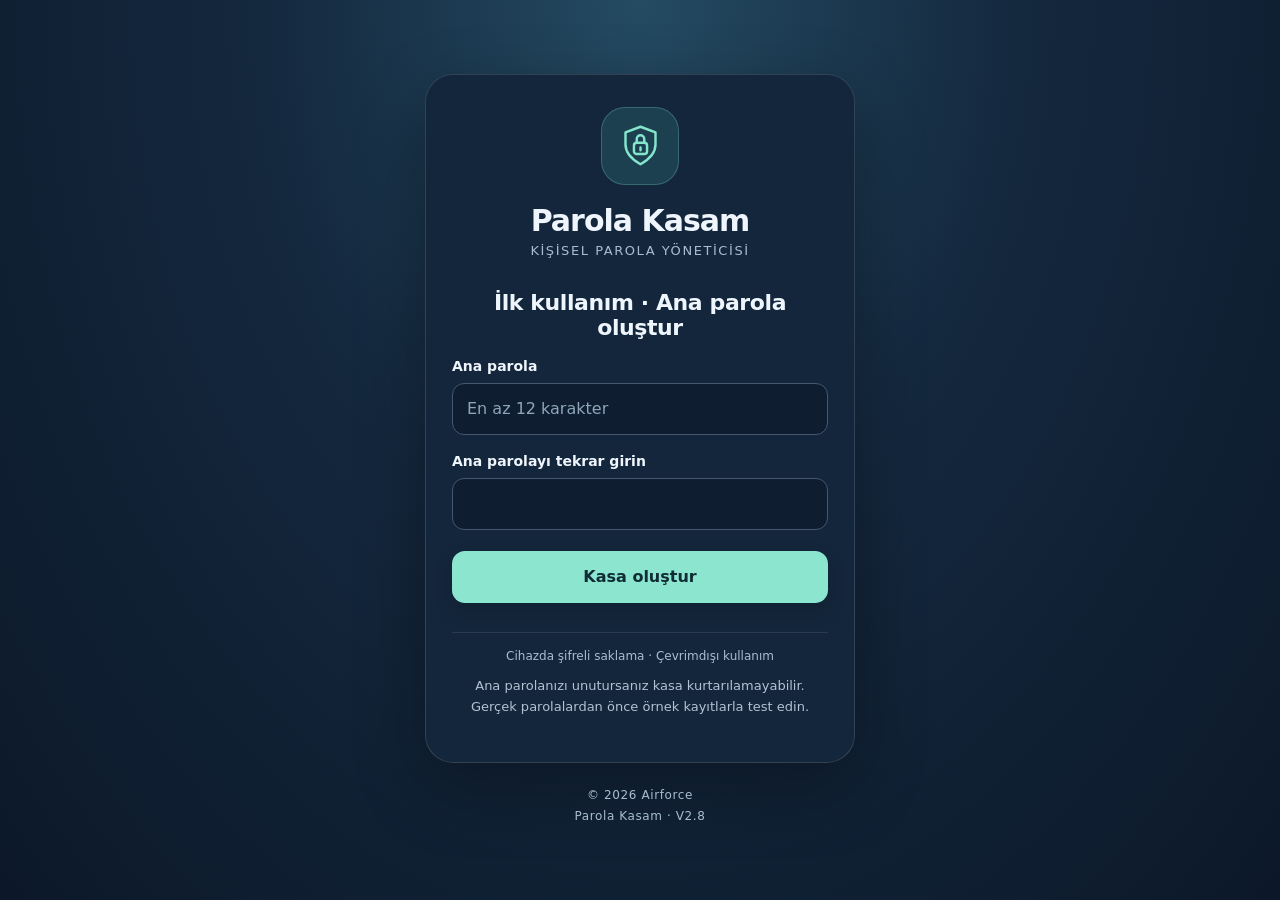
==== commit 735065a4: "V2.8 five password slots per account, last-used ordering and individual expiry counters" ====
--- a/index.html
+++ b/index.html
@@ -24,10 +24,10 @@
 #loginCredit{text-align:center;color:#a9bdd2;font-size:12px;letter-spacing:.05em;padding:22px 0 0;line-height:1.7}
 body:has(#gate.hidden) #loginCredit{display:none}
 @media(max-width:380px){#gate{padding:25px 18px}body:has(#gate:not(.hidden)) main{padding-left:12px;padding-right:12px}}
-.groupChip{background:#e6edf5;color:#233950;border:1px solid #cfdae7;border-radius:20px;padding:10px 15px;font-size:14px}.groupChip.active{background:#176b75;color:white;border-color:#176b75}#groupList{display:flex;flex-wrap:wrap;gap:5px;margin:12px 0}#category{width:100%;margin:5px 0 12px}#groupStatus{min-height:1.3em} header .headerActions{display:flex;align-items:center;gap:5px;flex-shrink:0}#helpOpen{border:1px solid #8ba9bd;background:transparent;color:#fff;min-width:44px;min-height:44px;border-radius:50%;font-weight:800;font-size:21px;padding:4px;margin:0}#helpDialog{box-sizing:border-box;width:min(680px,calc(100% - 24px));max-height:85dvh;overflow:auto;border:1px solid #cbd5e1;border-radius:20px;padding:20px;background:#fff;color:#17243a;box-shadow:0 15px 60px #0004}#helpDialog::backdrop{background:#071728aa}#helpDialog .helpTop{display:flex;align-items:flex-start;justify-content:space-between;gap:10px}#helpDialog .helpTop h2{font-size:21px}#helpDialog .helpTop p{margin:0 0 6px}#helpDialog details{border-top:1px solid #dce4ed;padding:13px 0}#helpDialog summary{cursor:pointer;font-weight:650;color:#176b75;line-height:1.5}#helpDialog details p{line-height:1.6;margin:10px 0 2px}#helpDialog footer{padding-top:12px;border-top:1px solid #dce4ed;text-align:center}#helpClose{flex-shrink:0}button#helpOpen.hidden{display:none}</style><header><div class="headerline"><h1>🔐 Parola Kasam</h1><div class="headerActions"><button id="helpOpen" type="button" class="hidden" title="Yardım ve kullanım kılavuzu" aria-label="Yardım ve kullanım kılavuzu">?</button><button id="exitVault" type="button" class="hidden" aria-label="Çıkış yap ve kasayı kilitle">↪ Çıkış</button></div></div><div>Kişisel parola yönetimi · Yerel şifreli kasa</div></header><main><section id="versionInfo"><p class="muted">Çevrimdışı kişisel kasa · V2.7 PWA · Biyometrik giriş test sürümü. Uygulamanın kurulum paketi kayıt veya ana parola içermez. Şifreli yedek kişiseldir; paylaşmayın.</p></section><section id="gate"><div class="brandmark" aria-hidden="true"><svg width="45" height="45" viewBox="0 0 48 48" fill="none" stroke="currentColor" stroke-width="2.6" stroke-linejoin="round" stroke-linecap="round"><path d="M24 4 40 10v13c0 10-7 16-16 21C15 39 8 33 8 23V10Z"/><rect x="17" y="21" width="14" height="12" rx="3"/><path d="M20 21v-4a4 4 0 0 1 8 0v4M24 26v3"/></svg></div><p class="brandname">Parola Kasam</p><p class="brandtag">Kişisel parola yöneticisi</p><h2 id="gateTitle"></h2><button id="bioUnlock" class="hidden">Face ID / Biyometri ile aç</button><p id="bioHint" class="muted hidden">Ana parola yazmadan cihazınızla doğrulayın.</p><button id="passwordOption" class="secondary hidden" type="button">Ana parola ile giriş yap</button><div id="passwordPanel"><label for="master">Ana parola</label><input id="master" type="password" autocomplete="current-password" placeholder="En az 12 karakter"><div id="confirmWrap" class="hidden"><label for="masterConfirm">Ana parolayı tekrar girin</label><input id="masterConfirm" type="password" autocomplete="new-password"></div><button id="unlock">Kasayı aç</button></div><p id="error" role="alert"></p><div class="securityline">Cihazda şifreli saklama · Çevrimdışı kullanım</div><p class="muted">Ana parolanızı unutursanız kasa kurtarılamayabilir. Gerçek parolalardan önce örnek kayıtlarla test edin.</p></section><footer id="loginCredit">© 2026 Airforce<br>Parola Kasam · V2.7</footer><div id="app" class="hidden"><section><div class="row"><button id="lock" class="secondary">Kilitle</button><button id="backup">Şifreli yedek indir</button><button id="restore" class="secondary">Yedek yükle</button><input type="file" id="restoreFile" hidden accept=".json" style="display:none"></div><div class="grid" id="stats"></div><details><summary>Kasa ayarları</summary><label>Mevcut ana parola</label><input id="oldMaster" type="password" autocomplete="off"><label>Yeni ana parola</label><input id="newMaster" type="password" autocomplete="new-password"><label>Yeni ana parola tekrar</label><input id="newMaster2" type="password" autocomplete="new-password"><button id="changeMaster">Ana parolayı değiştir</button><hr><label for="notifyTime">Hatırlatma saati</label><input id="notifyTime" type="time" value="09:00"><button id="notifyOn">Yerel bildirimleri etkinleştir / güncelle</button><button id="notifyOff" class="secondary">Bildirimleri kapat</button><p id="notifyStatus" class="muted">Kapalı uygulamada otomatik yerel bildirim bu PWA sürümünde desteklenmez. Hatırlatmalar için takvime aktarım kullanın.</p></details><div id="bioSettings" class="hidden"><h3>Biyometrik giriş</h3><p class="muted">Face ID / Touch ID / Android cihaz doğrulaması (cihaz PIN’i de kullanılabilir). İsteğe bağlıdır. Geçiş anahtarı sağlayıcınız kimlik bilgisini eşitleyebilir; şifreli kasa cihazda kalır. Etkinleştirme sırasında iki doğrulama istenebilir.</p><label>Etkinleştirmek için ana parola</label><input id="bioMaster" type="password" autocomplete="off"><button id="bioEnable">Biyometrik girişi etkinleştir</button><button id="bioDisable" class="secondary">Devre dışı bırak</button></div></section><section><h2>Kayıt grupları</h2><p class="muted">Bir grup seçerek kayıtları filtreleyin veya kendi grubunuzu oluşturun.</p><div id="groupList"></div><label for="newGroup">Yeni grup adı</label><div class="row"><input id="newGroup" maxlength="60" placeholder="Örn. Oyun, Eğitim, Abonelik" style="flex:1;min-width:150px;margin:0"><button id="addGroup" type="button">+ Grup oluştur</button></div><p id="groupStatus" class="muted" role="status"></p></section><section><h2 id="formTitle">Yeni kayıt</h2><form id="form"><div class="grid"><div><label for="category">Grup</label><select id="category"><option value="">Grupsuz</option></select><label>Uygulama / site</label><input id="site" required></div><div><label>Kullanıcı adı</label><input id="username" required autocomplete="off"></div><div><label>Parola</label><input id="password" type="password" required autocomplete="new-password"><div class="row"><button type="button" id="generate">Güçlü parola üret</button><button type="button" id="toggle" class="secondary">Göster</button></div></div><div><label>Değişim periyodu (gün)</label><input id="period" type="number" min="1" max="3650" value="90" required><label>Son değişim tarihi</label><input id="changed" type="date" required></div></div><button>Kaydet</button><button type="button" id="cancel" class="secondary">Temizle</button></form></section><section><h2>Hatırlatma takvimi</h2><p class="muted">Yaklaşan değişimler burada görünür. Telefon takvimi için parola içermeyen ICS dosyası oluşturabilirsiniz.</p><button id="calendar">Takvime aktar (.ics)</button><div id="reminders"></div></section><section><h2>Dosyadan aktar</h2><p class="muted">Excel .xlsx veya Word .docx: ilk satır başlık; Uygulama, Kullanıcı Adı, Parola, Periyot, Tarih. Word için tablo kullanın. CSV: virgül, noktalı virgül veya sekme ayracı; UTF-8 ve Türkçe Windows kodlaması desteklenir. Chrome/Edge gibi dışa aktarımlarda name, username, password başlıkları da tanınır. Dosyalar cihazınızda işlenir.</p><input id="importFile" type="file" accept=".csv,text/csv,.xlsx,.docx"><button id="importBtn">Önizle</button><div id="preview"></div></section><section><h2>Kayıtlar</h2><input id="search" placeholder="Uygulama veya kullanıcı adı ara"><div id="records"></div></section></div></main><dialog id="helpDialog" aria-labelledby="helpTitle"><div class="helpTop"><div><p class="muted">PAROLA KASAM · AIRFORCE</p><h2 id="helpTitle">Yardım ve kullanım kılavuzu</h2></div><button id="helpClose" type="button" class="secondary" aria-label="Yardımı kapat">✕</button></div><p>İşlemler hakkında bilgi almak için ilgili başlığı açın.</p>
+.groupChip{background:#e6edf5;color:#233950;border:1px solid #cfdae7;border-radius:20px;padding:10px 15px;font-size:14px}.groupChip.active{background:#176b75;color:white;border-color:#176b75}#groupList{display:flex;flex-wrap:wrap;gap:5px;margin:12px 0}#category{width:100%;margin:5px 0 12px}#groupStatus{min-height:1.3em} header .headerActions{display:flex;align-items:center;gap:5px;flex-shrink:0}#helpOpen{border:1px solid #8ba9bd;background:transparent;color:#fff;min-width:44px;min-height:44px;border-radius:50%;font-weight:800;font-size:21px;padding:4px;margin:0}#helpDialog{box-sizing:border-box;width:min(680px,calc(100% - 24px));max-height:85dvh;overflow:auto;border:1px solid #cbd5e1;border-radius:20px;padding:20px;background:#fff;color:#17243a;box-shadow:0 15px 60px #0004}#helpDialog::backdrop{background:#071728aa}#helpDialog .helpTop{display:flex;align-items:flex-start;justify-content:space-between;gap:10px}#helpDialog .helpTop h2{font-size:21px}#helpDialog .helpTop p{margin:0 0 6px}#helpDialog details{border-top:1px solid #dce4ed;padding:13px 0}#helpDialog summary{cursor:pointer;font-weight:650;color:#176b75;line-height:1.5}#helpDialog details p{line-height:1.6;margin:10px 0 2px}#helpDialog footer{padding-top:12px;border-top:1px solid #dce4ed;text-align:center}#helpClose{flex-shrink:0}button#helpOpen.hidden{display:none}.passwordCard{border:1px solid #d7e0ea;border-radius:12px;padding:12px;margin:12px 0}.passwordCard.selected{border:2px solid #176b75;background:#eff8f7}.passwordHead{display:flex;justify-content:space-between;gap:8px;flex-wrap:wrap}.countdown{font-weight:700;color:#176b75}#passwordSlots{width:100%;margin:5px 0}#passwordCountdown{display:block;margin:8px 0;font-weight:700} </style><header><div class="headerline"><h1>🔐 Parola Kasam</h1><div class="headerActions"><button id="helpOpen" type="button" class="hidden" title="Yardım ve kullanım kılavuzu" aria-label="Yardım ve kullanım kılavuzu">?</button><button id="exitVault" type="button" class="hidden" aria-label="Çıkış yap ve kasayı kilitle">↪ Çıkış</button></div></div><div>Kişisel parola yönetimi · Yerel şifreli kasa</div></header><main><section id="versionInfo"><p class="muted">Çevrimdışı kişisel kasa · V2.8 PWA · Biyometrik giriş test sürümü. Uygulamanın kurulum paketi kayıt veya ana parola içermez. Şifreli yedek kişiseldir; paylaşmayın.</p></section><section id="gate"><div class="brandmark" aria-hidden="true"><svg width="45" height="45" viewBox="0 0 48 48" fill="none" stroke="currentColor" stroke-width="2.6" stroke-linejoin="round" stroke-linecap="round"><path d="M24 4 40 10v13c0 10-7 16-16 21C15 39 8 33 8 23V10Z"/><rect x="17" y="21" width="14" height="12" rx="3"/><path d="M20 21v-4a4 4 0 0 1 8 0v4M24 26v3"/></svg></div><p class="brandname">Parola Kasam</p><p class="brandtag">Kişisel parola yöneticisi</p><h2 id="gateTitle"></h2><button id="bioUnlock" class="hidden">Face ID / Biyometri ile aç</button><p id="bioHint" class="muted hidden">Ana parola yazmadan cihazınızla doğrulayın.</p><button id="passwordOption" class="secondary hidden" type="button">Ana parola ile giriş yap</button><div id="passwordPanel"><label for="master">Ana parola</label><input id="master" type="password" autocomplete="current-password" placeholder="En az 12 karakter"><div id="confirmWrap" class="hidden"><label for="masterConfirm">Ana parolayı tekrar girin</label><input id="masterConfirm" type="password" autocomplete="new-password"></div><button id="unlock">Kasayı aç</button></div><p id="error" role="alert"></p><div class="securityline">Cihazda şifreli saklama · Çevrimdışı kullanım</div><p class="muted">Ana parolanızı unutursanız kasa kurtarılamayabilir. Gerçek parolalardan önce örnek kayıtlarla test edin.</p></section><footer id="loginCredit">© 2026 Airforce<br>Parola Kasam · V2.8</footer><div id="app" class="hidden"><section><div class="row"><button id="lock" class="secondary">Kilitle</button><button id="backup">Şifreli yedek indir</button><button id="restore" class="secondary">Yedek yükle</button><input type="file" id="restoreFile" hidden accept=".json" style="display:none"></div><div class="grid" id="stats"></div><details><summary>Kasa ayarları</summary><label>Mevcut ana parola</label><input id="oldMaster" type="password" autocomplete="off"><label>Yeni ana parola</label><input id="newMaster" type="password" autocomplete="new-password"><label>Yeni ana parola tekrar</label><input id="newMaster2" type="password" autocomplete="new-password"><button id="changeMaster">Ana parolayı değiştir</button><hr><label for="notifyTime">Hatırlatma saati</label><input id="notifyTime" type="time" value="09:00"><button id="notifyOn">Yerel bildirimleri etkinleştir / güncelle</button><button id="notifyOff" class="secondary">Bildirimleri kapat</button><p id="notifyStatus" class="muted">Kapalı uygulamada otomatik yerel bildirim bu PWA sürümünde desteklenmez. Hatırlatmalar için takvime aktarım kullanın.</p></details><div id="bioSettings" class="hidden"><h3>Biyometrik giriş</h3><p class="muted">Face ID / Touch ID / Android cihaz doğrulaması (cihaz PIN’i de kullanılabilir). İsteğe bağlıdır. Geçiş anahtarı sağlayıcınız kimlik bilgisini eşitleyebilir; şifreli kasa cihazda kalır. Etkinleştirme sırasında iki doğrulama istenebilir.</p><label>Etkinleştirmek için ana parola</label><input id="bioMaster" type="password" autocomplete="off"><button id="bioEnable">Biyometrik girişi etkinleştir</button><button id="bioDisable" class="secondary">Devre dışı bırak</button></div></section><section><h2>Kayıt grupları</h2><p class="muted">Bir grup seçerek kayıtları filtreleyin veya kendi grubunuzu oluşturun.</p><div id="groupList"></div><label for="newGroup">Yeni grup adı</label><div class="row"><input id="newGroup" maxlength="60" placeholder="Örn. Oyun, Eğitim, Abonelik" style="flex:1;min-width:150px;margin:0"><button id="addGroup" type="button">+ Grup oluştur</button></div><p id="groupStatus" class="muted" role="status"></p></section><section><h2 id="formTitle">Yeni kayıt</h2><form id="form"><div class="grid"><div><label for="category">Grup</label><select id="category"><option value="">Grupsuz</option></select><label>Uygulama / site</label><input id="site" required></div><div><label>Kullanıcı adı</label><input id="username" required autocomplete="off"></div><div><label for="passwordSlots">Parolalar (en fazla 5)</label><select id="passwordSlots"></select><div class="row"><button type="button" id="addPassword">+ Parola ekle</button><button type="button" id="removePassword" class="secondary">Parolayı kaldır</button></div><label for="passwordLabel">Parola adı</label><input id="passwordLabel" maxlength="60"><label>Parola</label><input id="password" type="password" required autocomplete="new-password"><div class="row"><button type="button" id="generate">Güçlü parola üret</button><button type="button" id="toggle" class="secondary">Göster</button></div></div><div><label>Değişim periyodu (gün)</label><input id="period" type="number" min="1" max="3650" value="90" required><label>Son değişim tarihi</label><input id="changed" type="date" required><p id="passwordCountdown" aria-live="polite"></p></div></div><button>Kaydet</button><button type="button" id="cancel" class="secondary">Temizle</button></form></section><section><h2>Hatırlatma takvimi</h2><p class="muted">Yaklaşan değişimler burada görünür. Telefon takvimi için parola içermeyen ICS dosyası oluşturabilirsiniz.</p><button id="calendar">Takvime aktar (.ics)</button><div id="reminders"></div></section><section><h2>Dosyadan aktar</h2><p class="muted">Excel .xlsx veya Word .docx: ilk satır başlık; Uygulama, Kullanıcı Adı, Parola, Periyot, Tarih. Word için tablo kullanın. CSV: virgül, noktalı virgül veya sekme ayracı; UTF-8 ve Türkçe Windows kodlaması desteklenir. Chrome/Edge gibi dışa aktarımlarda name, username, password başlıkları da tanınır. Dosyalar cihazınızda işlenir.</p><input id="importFile" type="file" accept=".csv,text/csv,.xlsx,.docx"><button id="importBtn">Önizle</button><div id="preview"></div></section><section><h2>Kayıtlar</h2><input id="search" placeholder="Uygulama veya kullanıcı adı ara"><div id="records"></div></section></div></main><dialog id="helpDialog" aria-labelledby="helpTitle"><div class="helpTop"><div><p class="muted">PAROLA KASAM · AIRFORCE</p><h2 id="helpTitle">Yardım ve kullanım kılavuzu</h2></div><button id="helpClose" type="button" class="secondary" aria-label="Yardımı kapat">✕</button></div><p>İşlemler hakkında bilgi almak için ilgili başlığı açın.</p>
 <details open><summary>1. İlk kurulum ve giriş</summary><p>En az 12 karakterli bir ana parola belirleyip tekrar girin. Kasa oluştur seçeneğine basın. Ana parolanızı güvenli bir yerde saklayın; unutursanız kasanızı geri açamayabilirsiniz.</p></details>
 <details><summary>2. Face ID ve biyometrik giriş</summary><p>Kasayı ana parolanızla açın. Biyometrik giriş bölümünde ana parolanızı girip Etkinleştir düğmesine basın ve telefonunuzun doğrulama adımlarını tamamlayın. Çıkış yaptıktan sonra Face ID / Biyometri ile aç düğmesini kullanın. Cihazınız ekran kilidi kodunu da isteyebilir. Desteklenmeyen cihazlarda ana parola ile giriş yapın.</p></details>
-<details><summary>3. Yeni parola kaydı ve üretme</summary><p>Yeni kayıt bölümünde grup, uygulama/site, kullanıcı adı, parola, değişim periyodu ve son değişim tarihini belirleyin. Güçlü parola üret düğmesi rastgele 24 karakterli bir parola oluşturur. Kaydet düğmesiyle kasaya ekleyin. Bu işlem ilgili web sitesindeki gerçek parolanızı kendiliğinden değiştirmez.</p></details>
+<details><summary>3. Yeni parola kaydı ve üretme</summary><p>Yeni kayıt bölümünde grup, uygulama/site, kullanıcı adı, parola, değişim periyodu ve son değişim tarihini belirleyin. Güçlü parola üret düğmesi rastgele 24 karakterli bir parola oluşturur. Bir kayda en fazla beş parola ekleyebilirsiniz. Parola ekle ile yeni alan açın; her parolanın adı, değişim tarihi ve periyodu ayrı tutulur. Kopyala ve kullan veya Seç / kullan seçeneği son kullanılan parolayı üstte gösterir. Sayaç değişime kalan günleri gösterir. Kaydet düğmesiyle kasaya ekleyin. Bu işlem ilgili web sitesindeki gerçek parolanızı kendiliğinden değiştirmez.</p></details>
 <details><summary>4. Gruplar ve arama</summary><p>Kayıt grupları bölümünde Sosyal Medya, Banka ve Finans, Forum gibi hazır grupları seçin. Yeni grup adı yazıp + Grup oluştur düğmesine basarak kendi grubunuzu ekleyin. Grup düğmeleri kayıt listesini filtreler. Tümü seçeneği filtreyi kaldırır. Mevcut kaydı Düzenle ile açıp grup seçimini değiştirerek taşıyabilirsiniz. Arama alanı uygulama, kullanıcı adı ve grup bilgilerini arar.</p></details>
 <details><summary>5. Düzenleme ve parola geçmişi</summary><p>Kayıtlar bölümünden Göster / gizle, Kopyala veya Düzenle seçeneklerini kullanın. Parolayı değiştirip kaydettiğinizde eski parola geçmişte saklanır ve değişim tarihi güncellenir. Geçmiş düğmesi eski parolaları gösterir. Sil işlemi kaydı ve geçmişini kaldırır.</p></details>
 <details><summary>6. CSV, Excel ve Word aktarımı</summary><p>Dosyadan aktar bölümünde .csv, .xlsx veya .docx dosyanızı seçin. İlk satır başlık olmalıdır: Uygulama, Kullanıcı Adı, Parola; isteğe bağlı Grup, Periyot, Tarih. Word belgesinde tablo kullanın. Önizle ile kayıtları kontrol edin, ardından Aktarımı onayla düğmesine basın. Periyot eksikse 90 gün, tarih eksikse bugün kullanılır. Düz metin parola dosyalarını paylaşmayın.</p></details>
@@ -35,7 +35,7 @@
 <details><summary>8. Şifreli yedekleme ve geri yükleme</summary><p>Şifreli yedek indir ile JSON dosyası oluşturun. Güvenli bir konumda saklayın. Yedek yükle seçeneği ile dosyayı seçip yedeğin ana parolasını girin. Geri yükleme mevcut kasanın yerini alır; öncesinde güncel yedek alın. Ana parola değiştirildiyse eski yedek eski parolayla açılır.</p></details>
 <details><summary>9. Ana parola değiştirme ve çıkış</summary><p>Kasa ayarlarından mevcut ve yeni ana parolayı girerek değiştirin. Sonrasında biyometrik girişi yeniden etkinleştirin. Üstteki Çıkış düğmesi kasayı kilitler. Uygulama arka plana geçtiğinde veya 5 dakika işlem yapılmadığında da kilitlenir.</p></details>
 <details><summary>10. Mobil kurulum, çevrimdışı kullanım ve paylaşım</summary><p>iPhone Safari: Paylaş → Ana Ekrana Ekle. Android Chrome: Menü → Ana ekrana ekle / Yükle. İlk kurulum ve güncelleme için bağlantı gerekir. Çevrimdışı çalışmayı örnek kayıtlarla uçak modunda doğrulayın. Kurulum adresini paylaşabilirsiniz; herkes kendi cihazında boş kasa oluşturur. Şifreli yedeğinizi veya parola dosyanızı paylaşmayın.</p></details>
-<details><summary>11. Güvenlik ve sorun giderme</summary><p>Kasa verisi cihazda şifrelenir. Otomatik cihazlar arası senkronizasyon yoktur. Geçiş anahtarları cihazın sağlayıcısı tarafından eşitlenebilir. Tarayıcı verisini temizlemek veya uygulamayı kaldırmak kayıtların kaybolmasına yol açabilir. Giriş sorunu yaşarsanız kasayı sıfırlamayın; önce doğru sürüm ve ana parolayı kontrol edin. Uygulama bağımsız güvenlik denetiminden henüz geçmedi; gerçek parolalardan önce örnek kayıtlarla test edin.</p></details><footer class="muted">© 2026 Airforce · V2.7</footer></dialog><script>
+<details><summary>11. Güvenlik ve sorun giderme</summary><p>Kasa verisi cihazda şifrelenir. Otomatik cihazlar arası senkronizasyon yoktur. Geçiş anahtarları cihazın sağlayıcısı tarafından eşitlenebilir. Tarayıcı verisini temizlemek veya uygulamayı kaldırmak kayıtların kaybolmasına yol açabilir. Giriş sorunu yaşarsanız kasayı sıfırlamayın; önce doğru sürüm ve ana parolayı kontrol edin. Uygulama bağımsız güvenlik denetiminden henüz geçmedi; gerçek parolalardan önce örnek kayıtlarla test edin.</p></details><footer class="muted">© 2026 Airforce · V2.8</footer></dialog><script>
 'use strict';
 window.VaultBio=(()=>{
 const slot='parola-kasam-prf-wrap-v1', te=new TextEncoder(), rand=n=>crypto.getRandomValues(new Uint8Array(n)), encode=a=>btoa(String.fromCharCode(...new Uint8Array(a))), decode=s=>Uint8Array.from(atob(s),c=>c.charCodeAt(0));
@@ -87,11 +87,30 @@
 $('bioDisable').onclick=()=>withBio(async()=>{try{if(!key)throw Error();await window.VaultBio.remove();localStorage.removeItem(bioFlag);alert('Biyometrik giriş kapatıldı.')}catch{alert('Güvenli anahtar silinemedi. Tekrar deneyin.')}});
 $('bioUnlock').onclick=()=>withBio(async()=>{const epoch=bioEpoch;let raw;try{const obj=JSON.parse(localStorage.getItem(storage));const r=await window.VaultBio.read();if(r.username!==obj.salt||epoch!==bioEpoch||document.hidden)throw Error();raw=un64(r.password);if(raw.length!==32)throw Error();const k=await crypto.subtle.importKey('raw',raw,{name:'AES-GCM'},false,['encrypt','decrypt']);const data=JSON.parse(dec.decode(await crypto.subtle.decrypt({name:'AES-GCM',iv:un64(obj.iv)},k,un64(obj.data))));if(epoch!==bioEpoch||document.hidden||localStorage.getItem(storage)!==JSON.stringify(obj))throw Error();key=k;salt=un64(obj.salt);loadVault(data);$('master').value='';$('error').textContent='';$('gate').classList.add('hidden');$('app').classList.remove('hidden');$('exitVault').classList.remove('hidden');$('helpOpen').classList.remove('hidden');reset();render();touch()}catch{passwordExpanded=true;updateLoginChoice();$('error').textContent='Biyometrik giriş tamamlanamadı. Tekrar deneyin veya ana parolanızla giriş yapın.'}finally{if(raw)raw.fill(0)}});
 
-gate();refreshBio();$('unlock').onclick=async()=>{try{if(!crypto.subtle)throw Error('Güvenli tarayıcı bağlamı gerekli (HTTPS veya desteklenen yerel dosya).');let p=$('master').value,raw=localStorage.getItem(storage);if(!raw&&p.length<12)throw Error('En az 12 karakter kullanın.');if(!raw&&p!==$('masterConfirm').value)throw Error('Ana parolalar eşleşmiyor.');let obj=raw?JSON.parse(raw):null;salt=obj?un64(obj.salt):crypto.getRandomValues(new Uint8Array(16));key=await derive(p,salt);loadVault(obj?JSON.parse(dec.decode(await crypto.subtle.decrypt({name:'AES-GCM',iv:un64(obj.iv)},key,un64(obj.data)))):[]);if(!obj)await save();$('master').value='';$('masterConfirm').value='';$('error').textContent='';$('gate').classList.add('hidden');$('app').classList.remove('hidden');$('exitVault').classList.remove('hidden');$('helpOpen').classList.remove('hidden');reset();render();touch();refreshBio()}catch(e){key=null;$('error').textContent='Kasa açılamadı. '+(e.message||'Ana parolanızı kontrol edin.')}};function lock(){ $('bioMaster').value='';for(const id of ['oldMaster','newMaster','newMaster2'])$(id).value=''; bioEpoch++; $('master').value='';$('masterConfirm').value='';key=null;rows=[];customGroups=[];groupFilter=null;pending=[];reset();$('groupList').replaceChildren();$('newGroup').value='';$('groupStatus').textContent='';$('category').replaceChildren(new Option('Grupsuz',''));for(let id of ['records','stats','reminders','preview'])$(id).replaceChildren();$('importFile').value='';$('search').value='';$('app').classList.add('hidden');$('exitVault').classList.add('hidden');$('helpOpen').classList.add('hidden');if($('helpDialog').open)$('helpDialog').close();$('gate').classList.remove('hidden');gate();clearTimeout(timer);refreshBio()}function touch(){if(key){clearTimeout(timer);timer=setTimeout(lock,300000)}}document.addEventListener('pointerdown',touch);document.addEventListener('keydown',touch);$('lock').onclick=lock;$('exitVault').onclick=lock;$('helpOpen').onclick=()=>{if(key&&!$('helpDialog').open)$('helpDialog').showModal()};$('helpClose').onclick=()=>{$('helpDialog').close()};document.addEventListener('visibilitychange',()=>{if(document.hidden&&key)lock()});function reset(){editing=null;$('form').reset();$('changed').value=today();$('password').type='password';$('formTitle').textContent='Yeni kayıt';$('toggle').textContent='Göster'}$('cancel').onclick=reset;$('toggle').onclick=()=>{$('password').type=$('password').type==='password'?'text':'password';$('toggle').textContent=$('password').type==='password'?'Göster':'Gizle'};$('generate').onclick=()=>{const chars='ABCDEFGHIJKLMNOPQRSTUVWXYZabcdefghijklmnopqrstuvwxyz0123456789!@#$%^&*_-+=';let out='';while(out.length<24){for(let n of crypto.getRandomValues(new Uint8Array(32))){if(n<Math.floor(256/chars.length)*chars.length&&out.length<24)out+=chars[n%chars.length]}}$('password').value=out};$('form').onsubmit=async e=>{e.preventDefault();let old=rows.find(r=>r.id===editing),r={id:old?.id||uid(),category:$('category').value.trim(),site:$('site').value.trim(),username:$('username').value.trim(),password:$('password').value,period:Number($('period').value),changed:$('changed').value,history:old?.history||[]};if(old&&old.password!==r.password){r.history=[{password:old.password,username:old.username,from:old.changed,to:today()},...r.history];r.changed=today()}let before=rows;rows=old?rows.map(x=>x.id===old.id?r:x):[...rows,r];try{await save();reset();render()}catch(e){rows=before;alert('Kayıt başarısız.')}};function render(){renderGroups();let q=$('search').value.toLocaleLowerCase('tr'),list=$('records');list.replaceChildren();$('stats').replaceChildren(...[['Toplam',rows.length],['Süresi dolan',rows.filter(r=>days(r)<=0).length],['7 gün içinde',rows.filter(r=>days(r)>0&&days(r)<=7).length]].map(([a,b])=>el('h3',a+': '+b)));let rem=$('reminders');rem.replaceChildren();for(let r of [...rows].sort((a,b)=>days(a)-days(b)))rem.append(el('p',r.site+' · '+dateAdd(r.changed,r.period)+' · '+(days(r)<=0?'Değişim zamanı':days(r)+' gün kaldı'),days(r)<=7?'due':'muted'));for(let r of rows.filter(r=>(groupFilter===null||groupKey(r.category)===groupFilter)&&(r.site+' '+r.username+' '+(r.category||'')).toLocaleLowerCase('tr').includes(q))){let a=el('article',''),secret=el('p','••••••••••••');a.append(el('h3',r.site),el('p',r.category||'Grupsuz','muted'),el('p',r.username),secret,el('p','Son değişim: '+r.changed+' | Sonraki: '+dateAdd(r.changed,r.period),'muted'),btn('Göster / gizle',()=>secret.textContent=secret.textContent===r.password?'••••••••••••':r.password),btn('Kopyala',async()=>{try{await navigator.clipboard.writeText(r.password)}catch{alert('Panoya erişilemedi.')}}),btn('Düzenle',()=>{editing=r.id;fillGroups();for(let k of ['site','username','password','period','changed'])$(k).value=r[k]||'';$('category').value=groupList().find(n=>groupKey(n)===groupKey(r.category))||'';$('formTitle').textContent='Kaydı düzenle';$('form').scrollIntoView()}),btn('Geçmiş ('+r.history.length+')',()=>{let h=a.querySelector('pre');if(h)h.remove();else a.append(el('pre',r.history.map(x=>x.from+' → '+x.to+' | '+x.username+' | '+x.password).join('\n')||'Geçmiş yok'))}),btn('Sil',async()=>{if(confirm('Kayıt ve geçmişi silinsin mi?')){let old=rows;rows=rows.filter(x=>x.id!==r.id);try{await save();render()}catch{rows=old;alert('Silinemedi.')}}},'danger'));list.append(a)}}$('search').oninput=render;async function download(name,data,type){const plugins=window.Capacitor?.Plugins;if(window.Capacitor?.isNativePlatform?.()&&plugins?.Filesystem&&plugins?.Share){try{const path='export-'+crypto.randomUUID()+'/'+name;const f=await plugins.Filesystem.writeFile({path,data, directory:'CACHE',encoding:'utf8',recursive:true});try{await plugins.Share.share({title:name,files:[f.uri]})}finally{await plugins.Filesystem.deleteFile({path,directory:'CACHE'}).catch(()=>{})}return}catch(e){alert('Dosya dışa aktarılamadı.');return}}let u=URL.createObjectURL(new Blob([data],{type})),a=document.createElement('a');a.href=u;a.download=name;a.click();setTimeout(()=>URL.revokeObjectURL(u),1000)}$('backup').onclick=()=>download('parola-kasam.json',localStorage.getItem(storage),'application/json');$('restore').onclick=()=>$('restoreFile').click();$('restoreFile').onchange=async()=>{try{let p=JSON.parse(await $('restoreFile').files[0].text());if(p.v!==1||!p.salt||!p.iv||!p.data)throw Error();let pass=prompt('Yedeğin ana parolası');if(pass===null)return;let k=await derive(pass,un64(p.salt));let data=JSON.parse(dec.decode(await crypto.subtle.decrypt({name:'AES-GCM',iv:un64(p.iv)},k,un64(p.data))));decodeVault(data);if(confirm('Mevcut kasa yedekle değiştirilsin mi?')){if(window.VaultBio && localStorage.getItem(bioFlag)){await window.VaultBio.remove();localStorage.removeItem(bioFlag)}localStorage.setItem(storage,JSON.stringify(p));loadVault(data);if(localStorage.getItem('notify-enabled')==='yes')queueNotifications();lock()}}catch{alert('Yedek açılamadı.')}finally{$('restoreFile').value=''}};const esc=s=>String(s).replace(/\\/g,'\\\\').replace(/\r?\n/g,'\\n').replace(/,/g,'\\,').replace(/;/g,'\\;');$('calendar').onclick=()=>{let lines=['BEGIN:VCALENDAR','VERSION:2.0','PRODID:-//Parola Kasam//TR'];for(let r of rows){let dt=dateAdd(r.changed,r.period).replaceAll('-','');lines.push('BEGIN:VEVENT','UID:'+r.id+'@parolakasam','DTSTAMP:'+new Date().toISOString().replace(/[-:]/g,'').split('.')[0]+'Z','DTSTART;VALUE=DATE:'+dt,'SUMMARY:'+esc('Parola değişim takvimini kontrol edin'),'BEGIN:VALARM','TRIGGER:-P7D','ACTION:DISPLAY','DESCRIPTION:Parola değişimi yaklaşıyor','END:VALARM','BEGIN:VALARM','TRIGGER:-P3D','ACTION:DISPLAY','DESCRIPTION:Parola değişimi yaklaşıyor','END:VALARM','BEGIN:VALARM','TRIGGER:-P1D','ACTION:DISPLAY','DESCRIPTION:Parola değişimi yaklaşıyor','END:VALARM','BEGIN:VALARM','TRIGGER:PT0S','ACTION:DISPLAY','DESCRIPTION:Parola değişim günü','END:VALARM','END:VEVENT')}lines.push('END:VCALENDAR');download('parola-takvimi.ics',lines.join('\r\n')+'\r\n','text/calendar')};
+gate();refreshBio();$('unlock').onclick=async()=>{try{if(!crypto.subtle)throw Error('Güvenli tarayıcı bağlamı gerekli (HTTPS veya desteklenen yerel dosya).');let p=$('master').value,raw=localStorage.getItem(storage);if(!raw&&p.length<12)throw Error('En az 12 karakter kullanın.');if(!raw&&p!==$('masterConfirm').value)throw Error('Ana parolalar eşleşmiyor.');let obj=raw?JSON.parse(raw):null;salt=obj?un64(obj.salt):crypto.getRandomValues(new Uint8Array(16));key=await derive(p,salt);loadVault(obj?JSON.parse(dec.decode(await crypto.subtle.decrypt({name:'AES-GCM',iv:un64(obj.iv)},key,un64(obj.data)))):[]);if(!obj)await save();$('master').value='';$('masterConfirm').value='';$('error').textContent='';$('gate').classList.add('hidden');$('app').classList.remove('hidden');$('exitVault').classList.remove('hidden');$('helpOpen').classList.remove('hidden');reset();render();touch();refreshBio()}catch(e){key=null;$('error').textContent='Kasa açılamadı. '+(e.message||'Ana parolanızı kontrol edin.')}};function lock(){ $('bioMaster').value='';for(const id of ['oldMaster','newMaster','newMaster2'])$(id).value=''; bioEpoch++; $('master').value='';$('masterConfirm').value='';key=null;rows=[];customGroups=[];groupFilter=null;pending=[];reset();$('groupList').replaceChildren();$('newGroup').value='';$('groupStatus').textContent='';$('category').replaceChildren(new Option('Grupsuz',''));editingPasswords=[];selectedPassword=null;$('passwordSlots').replaceChildren();$('passwordLabel').value='';$('passwordCountdown').textContent='';for(let id of ['records','stats','reminders','preview'])$(id).replaceChildren();$('importFile').value='';$('search').value='';$('app').classList.add('hidden');$('exitVault').classList.add('hidden');$('helpOpen').classList.add('hidden');if($('helpDialog').open)$('helpDialog').close();$('gate').classList.remove('hidden');gate();clearTimeout(timer);refreshBio()}function touch(){if(key){clearTimeout(timer);timer=setTimeout(lock,300000)}}document.addEventListener('pointerdown',touch);document.addEventListener('keydown',touch);$('lock').onclick=lock;$('exitVault').onclick=lock;$('helpOpen').onclick=()=>{if(key&&!$('helpDialog').open)$('helpDialog').showModal()};$('helpClose').onclick=()=>{$('helpDialog').close()};document.addEventListener('visibilitychange',()=>{if(document.hidden&&key)lock()});let editingPasswords=[],selectedPassword=null;
+function slots(r){return Array.isArray(r.passwords)&&r.passwords.length?r.passwords:[{id:r.id+'-p1',label:'Parola 1',password:r.password,changed:r.changed,period:r.period,lastUsed:0,history:r.history||[]}]}
+function activeSlot(r){const p=slots(r);return p.find(x=>x.id===r.activePassword)||p[0]}
+function syncRecord(r){const p=activeSlot(r);return {...r,password:p.password,changed:p.changed,period:p.period,history:p.history||[],activePassword:p.id}}
+function allSlots(){return rows.flatMap(r=>slots(r).map(p=>({...p,site:r.site+' · '+p.label,id:r.id+'-'+p.id})))}
+function remaining(p){const n=days(p);return n<0?(-n)+' gün gecikti':n===0?'Bugün değiştir':n+' gün kaldı'}
+function updateCounter(){try{$('passwordCountdown').textContent=remaining({changed:$('changed').value,period:Number($('period').value)});$('passwordCountdown').className=days({changed:$('changed').value,period:Number($('period').value)})<=7?'due':'muted'}catch{$('passwordCountdown').textContent='Tarih seçin'}}
+function collectSlot(){const p=editingPasswords.find(x=>x.id===selectedPassword);if(!p)return false;const pw=$('password').value,changed=$('changed').value,period=Number($('period').value),label=$('passwordLabel').value.trim();if(!pw||!changed||!Number.isInteger(period)||period<1||period>3650||!label){alert('Parola, ad, tarih ve periyot alanlarını tamamlayın.');return false}if(p.password&&p.password!==pw){p.history=[{password:p.password,username:$('username').value,from:p.changed,to:today()},...(p.history||[])];p.changed=today()}else p.changed=changed;p.password=pw;p.period=period;p.label=label;return true}
+function showSlot(id){selectedPassword=id;const p=editingPasswords.find(x=>x.id===id);$('passwordSlots').replaceChildren(...editingPasswords.map(x=>new Option(x.label,x.id)));$('passwordSlots').value=id;$('passwordLabel').value=p.label;$('password').value=p.password||'';$('password').type='password';$('toggle').textContent='Göster';$('changed').value=p.changed||today();$('period').value=p.period||90;$('addPassword').disabled=editingPasswords.length>=5;updateCounter()}
+function freshSlot(){return {id:uid(),label:'Parola '+(editingPasswords.length+1),password:'',changed:today(),period:90,lastUsed:0,history:[]}}
+$('passwordSlots').onchange=()=>{const id=$('passwordSlots').value;if(collectSlot())showSlot(id);else $('passwordSlots').value=selectedPassword};
+$('addPassword').onclick=()=>{if(editingPasswords.length>=5||!collectSlot())return;const p=freshSlot();editingPasswords.push(p);showSlot(p.id)};
+$('removePassword').onclick=()=>{if(editingPasswords.length<=1){alert('En az bir parola kalmalıdır.');return}if(!confirm('Bu parola ve geçmişi kaldırılsın mı? Kaydet ile onaylanır.'))return;editingPasswords=editingPasswords.filter(p=>p.id!==selectedPassword);showSlot(editingPasswords[0].id)};
+$('period').oninput=updateCounter;$('changed').oninput=updateCounter;
+async function useSlot(r,p,copy){if(!key)return;const before=rows;if(copy){try{await navigator.clipboard.writeText(p.password)}catch{alert('Panoya erişilemedi.');return}}if(!key)return;const list=slots(r).map(x=>x.id===p.id?{...x,lastUsed:Date.now()}:x);rows=rows.map(x=>x.id===r.id?syncRecord({...x,passwords:list,activePassword:p.id}):x);try{await save();if(key)render()}catch{if(key)rows=before;alert('Son kullanım kaydedilemedi.')}} 
+function reset(){editing=null;$('form').reset();editingPasswords=[];const p=freshSlot();editingPasswords=[p];showSlot(p.id);$('formTitle').textContent='Yeni kayıt'}$('cancel').onclick=reset;$('toggle').onclick=()=>{$('password').type=$('password').type==='password'?'text':'password';$('toggle').textContent=$('password').type==='password'?'Göster':'Gizle'};$('generate').onclick=()=>{const chars='ABCDEFGHIJKLMNOPQRSTUVWXYZabcdefghijklmnopqrstuvwxyz0123456789!@#$%^&*_-+=';let out='';while(out.length<24){for(let n of crypto.getRandomValues(new Uint8Array(32))){if(n<Math.floor(256/chars.length)*chars.length&&out.length<24)out+=chars[n%chars.length]}}$('password').value=out};
+$('form').onsubmit=async e=>{e.preventDefault();if(!key||!collectSlot())return;const old=rows.find(r=>r.id===editing);let list=editingPasswords.map(p=>({...p,history:[...(p.history||[])]}));if(list.length>5||list.some(p=>!p.password))return;const active=old&&list.some(p=>p.id===old.activePassword)?old.activePassword:list[0].id;const r=syncRecord({id:old?.id||uid(),category:$('category').value.trim(),site:$('site').value.trim(),username:$('username').value.trim(),passwords:list,activePassword:active});const before=rows;rows=old?rows.map(x=>x.id===old.id?r:x):[...rows,r];try{await save();if(key){reset();render()}}catch{if(key)rows=before;alert('Kayıt başarısız.')}};
+function editRecord(r){editing=r.id;fillGroups();for(const k of ['site','username'])$(k).value=r[k]||'';$('category').value=groupList().find(n=>groupKey(n)===groupKey(r.category))||'';editingPasswords=slots(r).map(p=>({...p,history:[...(p.history||[])]}));showSlot(activeSlot(r).id);$('formTitle').textContent='Kaydı düzenle';$('form').scrollIntoView()}
+function render(){renderGroups();const q=$('search').value.toLocaleLowerCase('tr'),list=$('records'),all=allSlots();list.replaceChildren();$('stats').replaceChildren(...[['Toplam kayıt',rows.length],['Toplam parola',all.length],['Süresi dolan',all.filter(p=>days(p)<=0).length],['7 gün içinde',all.filter(p=>days(p)>0&&days(p)<=7).length]].map(([a,b])=>el('h3',a+': '+b)));const rem=$('reminders');rem.replaceChildren();for(const p of all.sort((a,b)=>days(a)-days(b)))rem.append(el('p',p.site+' · '+dateAdd(p.changed,p.period)+' · '+remaining(p),days(p)<=7?'due':'muted'));for(const r of rows.filter(r=>(groupFilter===null||groupKey(r.category)===groupFilter)&&(r.site+' '+r.username+' '+(r.category||'')).toLocaleLowerCase('tr').includes(q))){const a=el('article','');a.append(el('h3',r.site),el('p',(r.category||'Grupsuz')+' · '+r.username,'muted'));const ordered=[...slots(r)].sort((x,y)=>(y.id===activeSlot(r).id)-(x.id===activeSlot(r).id)||(y.lastUsed||0)-(x.lastUsed||0));for(const p of ordered){const current=p.id===activeSlot(r).id,card=el('div','','passwordCard'+(current?' selected':'')),secret=el('p','••••••••••••'),head=el('div','','passwordHead');head.append(el('strong',p.label+(current?' · Seçili':'')),el('span',remaining(p),days(p)<=7?'due':'countdown'));card.append(head,secret,el('p','Son değişim: '+p.changed+' | Sonraki: '+dateAdd(p.changed,p.period),'muted'),el('p','Son kullanım: '+(p.lastUsed?new Date(p.lastUsed).toLocaleString('tr-TR'):'Henüz kaydedilmedi'),'muted'),btn('Göster / gizle',()=>secret.textContent=secret.textContent===p.password?'••••••••••••':p.password),btn('Kopyala ve kullan',()=>useSlot(r,p,true)),btn('Seç / kullan',()=>useSlot(r,p,false),'secondary'),btn('Geçmiş ('+(p.history||[]).length+')',()=>{const h=card.querySelector('pre');if(h)h.remove();else card.append(el('pre',(p.history||[]).map(x=>x.from+' → '+x.to+' | '+x.username+' | '+x.password).join('\n')||'Geçmiş yok'))}));a.append(card)}a.append(btn('Düzenle',()=>editRecord(r)),btn('Sil',async()=>{if(confirm('Kayıt ve tüm parola geçmişleri silinsin mi?')){const before=rows;rows=rows.filter(x=>x.id!==r.id);try{await save();if(key)render()}catch{if(key)rows=before;alert('Silinemedi.')}}},'danger'));list.append(a)}}$('search').oninput=render;
+async function download(name,data,type){const plugins=window.Capacitor?.Plugins;if(window.Capacitor?.isNativePlatform?.()&&plugins?.Filesystem&&plugins?.Share){try{const path='export-'+crypto.randomUUID()+'/'+name;const f=await plugins.Filesystem.writeFile({path,data, directory:'CACHE',encoding:'utf8',recursive:true});try{await plugins.Share.share({title:name,files:[f.uri]})}finally{await plugins.Filesystem.deleteFile({path,directory:'CACHE'}).catch(()=>{})}return}catch(e){alert('Dosya dışa aktarılamadı.');return}}let u=URL.createObjectURL(new Blob([data],{type})),a=document.createElement('a');a.href=u;a.download=name;a.click();setTimeout(()=>URL.revokeObjectURL(u),1000)}$('backup').onclick=()=>download('parola-kasam.json',localStorage.getItem(storage),'application/json');$('restore').onclick=()=>$('restoreFile').click();$('restoreFile').onchange=async()=>{try{let p=JSON.parse(await $('restoreFile').files[0].text());if(p.v!==1||!p.salt||!p.iv||!p.data)throw Error();let pass=prompt('Yedeğin ana parolası');if(pass===null)return;let k=await derive(pass,un64(p.salt));let data=JSON.parse(dec.decode(await crypto.subtle.decrypt({name:'AES-GCM',iv:un64(p.iv)},k,un64(p.data))));decodeVault(data);if(confirm('Mevcut kasa yedekle değiştirilsin mi?')){if(window.VaultBio && localStorage.getItem(bioFlag)){await window.VaultBio.remove();localStorage.removeItem(bioFlag)}localStorage.setItem(storage,JSON.stringify(p));loadVault(data);if(localStorage.getItem('notify-enabled')==='yes')queueNotifications();lock()}}catch{alert('Yedek açılamadı.')}finally{$('restoreFile').value=''}};const esc=s=>String(s).replace(/\\/g,'\\\\').replace(/\r?\n/g,'\\n').replace(/,/g,'\\,').replace(/;/g,'\\;');$('calendar').onclick=()=>{let lines=['BEGIN:VCALENDAR','VERSION:2.0','PRODID:-//Parola Kasam//TR'];for(let r of allSlots()){let dt=dateAdd(r.changed,r.period).replaceAll('-','');lines.push('BEGIN:VEVENT','UID:'+r.id+'@parolakasam','DTSTAMP:'+new Date().toISOString().replace(/[-:]/g,'').split('.')[0]+'Z','DTSTART;VALUE=DATE:'+dt,'SUMMARY:'+esc('Parola değişim takvimini kontrol edin'),'BEGIN:VALARM','TRIGGER:-P7D','ACTION:DISPLAY','DESCRIPTION:Parola değişimi yaklaşıyor','END:VALARM','BEGIN:VALARM','TRIGGER:-P3D','ACTION:DISPLAY','DESCRIPTION:Parola değişimi yaklaşıyor','END:VALARM','BEGIN:VALARM','TRIGGER:-P1D','ACTION:DISPLAY','DESCRIPTION:Parola değişimi yaklaşıyor','END:VALARM','BEGIN:VALARM','TRIGGER:PT0S','ACTION:DISPLAY','DESCRIPTION:Parola değişim günü','END:VALARM','END:VEVENT')}lines.push('END:VCALENDAR');download('parola-takvimi.ics',lines.join('\r\n')+'\r\n','text/calendar')};
 function csv(s){s=s.replace(/^\uFEFF/,'');let counts={',':0,';':0,'\t':0},q=false;for(let i=0;i<s.length;i++){let c=s[i];if(c==='"'){if(q&&s[i+1]==='"')i++;else q=!q}else if(!q){if(c==='\n'||c==='\r')break;if(c in counts)counts[c]++}}let sep=Object.keys(counts).sort((a,b)=>counts[b]-counts[a])[0],out=[],r=[],v='';q=false;for(let i=0;i<s.length;i++){let c=s[i];if(c==='"'){if(q&&s[i+1]==='"'){v+='"';i++}else q=!q}else if(!q&&c===sep){r.push(v);v=''}else if(!q&&(c==='\n'||c==='\r')){if(c==='\r'&&s[i+1]==='\n')i++;r.push(v);out.push(r);r=[];v=''}else v+=c}if(q)throw Error('CSV: kapanmamış çift tırnak.');if(v||r.length){r.push(v);out.push(r)}return out.filter(r=>r.some(v=>v.trim()))}async function csvText(f){let b=await f.arrayBuffer(),a=new Uint8Array(b);if(a[0]===255&&a[1]===254)return new TextDecoder('utf-16le').decode(b);if(a[0]===254&&a[1]===255)return new TextDecoder('utf-16be').decode(b);try{return new TextDecoder('utf-8',{fatal:true}).decode(b)}catch{return new TextDecoder('windows-1254').decode(b)}}async function unzip(buf){let a=new Uint8Array(buf),d=new DataView(buf),o={},end=-1;for(let i=a.length-22;i>=Math.max(0,a.length-65557);i--)if(d.getUint32(i,true)===0x06054b50){end=i;break}if(end<0)throw Error('Geçersiz ZIP');let p=d.getUint32(end+16,true),count=d.getUint16(end+10,true);for(let i=0;i<count;i++){if(d.getUint32(p,true)!==0x02014b50)throw Error('ZIP hatası');let m=d.getUint16(p+10,true),size=d.getUint32(p+20,true),n=d.getUint16(p+28,true),x=d.getUint16(p+30,true),c=d.getUint16(p+32,true),l=d.getUint32(p+42,true),name=dec.decode(a.slice(p+46,p+46+n)),start=l+30+d.getUint16(l+26,true)+d.getUint16(l+28,true);if(/^(word\/document.xml|xl\/sharedStrings.xml|xl\/worksheets\/sheet\d+.xml)$/.test(name)){let bytes=a.slice(start,start+size);o[name]=dec.decode(m===0?bytes:await new Response(new Blob([bytes]).stream().pipeThrough(new DecompressionStream('deflate-raw'))).arrayBuffer())}p+=46+n+x+c}return o}const xml=s=>new DOMParser().parseFromString(s,'application/xml'), tags=(e,n)=>Array.from(e.getElementsByTagNameNS('*',n)), txt=(e,n)=>tags(e,n).map(t=>t.textContent).join('');async function readFile(f){if(f.name.toLowerCase().endsWith('.csv'))return csv(await csvText(f));let z=await unzip(await f.arrayBuffer());if(f.name.toLowerCase().endsWith('.docx'))return tags(xml(z['word/document.xml']),'tr').map(r=>tags(r,'tc').map(c=>txt(c,'t')));let ss=z['xl/sharedStrings.xml']?tags(xml(z['xl/sharedStrings.xml']),'si').map(t=>txt(t,'t')):[];let name=Object.keys(z).filter(x=>x.includes('worksheets/')).sort()[0];if(!name)throw Error('Excel sayfası yok');return tags(xml(z[name]),'row').map(r=>{let a=[];for(let c of tags(r,'c')){let letters=(c.getAttribute('r')||'A').match(/^[A-Z]+/)[0],i=[...letters].reduce((v,ch)=>v*26+ch.charCodeAt(0)-64,0)-1,t=c.getAttribute('t'),v=txt(c,'v');a[i]=t==='s'?ss[Number(v)]:t==='inlineStr'?txt(c,'t'):v}return a})}const norm=s=>String(s||'').toLocaleLowerCase('tr').trim().replace(/ı/g,'i').normalize('NFD').replace(/[\u0300-\u036f]/g,'');function parsedDate(v){if(!v)return today();if(/^\d+(\.\d+)?$/.test(v))return new Date(Date.UTC(1899,11,30)+Number(v)*86400000).toISOString().slice(0,10);if(/^\d{4}-\d{2}-\d{2}$/.test(v)&&!isNaN(Date.parse(v)))return v;let m=v.match(/^(\d{1,2})[./](\d{1,2})[./](\d{4})$/);if(m)return m[3]+'-'+m[2].padStart(2,'0')+'-'+m[1].padStart(2,'0');throw Error('Tarih biçimi geçersiz')} $('importBtn').onclick=async()=>{try{let f=$('importFile').files[0];if(!f)throw Error('Dosya seçin');let a=await readFile(f),h=a.shift().map(norm),ix=names=>h.findIndex(x=>names.includes(x)),s=ix(['uygulama','site','uygulama adi','name','title','url','website','origin','login_uri','hostname']),u=ix(['kullanici adi','username','kullanici','user name','login','login_username','email']),p=ix(['parola','sifre','password','login_password']),g=ix(['grup','kategori','category','group','folder']),n=ix(['periyot','degisim periyodu','degisim periyodu (gun)']),d=ix(['tarih','son degisim tarihi']);if([s,u,p].includes(-1))throw Error('Uygulama, Kullanıcı Adı, Parola başlıkları gerekli.');pending=a.filter(r=>r[s]||r[u]||r[p]).map(r=>{let period=Number(r[n]||90),changed=parsedDate(r[d]);if(!r[s]||!r[u]||!r[p]||!Number.isInteger(period)||period<1||period>3650||isNaN(Date.parse(changed)))throw Error('Eksik veya geçersiz satır.');return {id:uid(),site:r[s],username:r[u],password:r[p],category:String(r[g]||'').trim(),period,changed,history:[]}});let box=$('preview');box.replaceChildren(el('p',pending.length+' kayıt hazır. Eksik periyot: 90 gün; eksik tarih: bugün.'));for(let r of pending)box.append(el('p',r.site+' · '+r.username+' · '+r.period+' gün'));box.append(btn('Aktarımı onayla',async()=>{let old=rows;rows=[...rows,...pending];try{await save();pending=[];box.replaceChildren(el('p','Aktarım tamamlandı.'));$('importFile').value='';render()}catch{rows=old;alert('Aktarım kaydedilemedi.')}}))}catch(e){pending=[];$('preview').replaceChildren(el('p',e.message,'due'))}};
 
 let noticeQueue=Promise.resolve();
-function queueNotifications(){const dates=new Set(),time=localStorage.getItem('notify-time')||'09:00';for(const r of rows){const due=dateAdd(r.changed,r.period);for(const offset of [7,3,1,0]){const day=dateAdd(due,-offset),at=new Date(day+'T'+time+':00');if(at>Date.now())dates.add(at.getTime())}if(days(r)<=0){const at=new Date(dateAdd(today(),1)+'T'+time+':00');dates.add(at.getTime())}}const times=[...dates].sort((a,b)=>a-b).slice(0,60);noticeQueue=noticeQueue.catch(()=>{}).then(async()=>{if(localStorage.getItem('notify-enabled')!=='yes')return;await window.VaultNotice.replace(times);$('notifyStatus').textContent=times.length+' bildirim planlandı (en yakın 60 tarih).'}).catch(()=>{$('notifyStatus').textContent='Bildirimler planlanamadı; takvim aktarımını kullanın.'});return noticeQueue;}
+function queueNotifications(){const dates=new Set(),time=localStorage.getItem('notify-time')||'09:00';for(const r of allSlots()){const due=dateAdd(r.changed,r.period);for(const offset of [7,3,1,0]){const day=dateAdd(due,-offset),at=new Date(day+'T'+time+':00');if(at>Date.now())dates.add(at.getTime())}if(days(r)<=0){const at=new Date(dateAdd(today(),1)+'T'+time+':00');dates.add(at.getTime())}}const times=[...dates].sort((a,b)=>a-b).slice(0,60);noticeQueue=noticeQueue.catch(()=>{}).then(async()=>{if(localStorage.getItem('notify-enabled')!=='yes')return;await window.VaultNotice.replace(times);$('notifyStatus').textContent=times.length+' bildirim planlandı (en yakın 60 tarih).'}).catch(()=>{$('notifyStatus').textContent='Bildirimler planlanamadı; takvim aktarımını kullanın.'});return noticeQueue;}
 $('notifyTime').value=localStorage.getItem('notify-time')||'09:00';
 $('notifyOn').onclick=async()=>{try{if(!window.VaultNotice)throw Error('Bu test sürümünde yerel bildirim yok. ICS takvim aktarımını kullanın.');if(!await window.VaultNotice.permission())throw Error('Bildirim izni verilmedi.');localStorage.setItem('notify-time',$('notifyTime').value||'09:00');localStorage.setItem('notify-enabled','yes');await queueNotifications()}catch(e){$('notifyStatus').textContent=e.message}};
 $('notifyOff').onclick=async()=>{localStorage.removeItem('notify-enabled');try{await noticeQueue;await window.VaultNotice?.replace([]);$('notifyStatus').textContent='Bildirimler kapalı.'}catch{$('notifyStatus').textContent='Bildirimler silinemedi; telefon ayarlarını kontrol edin.'}};
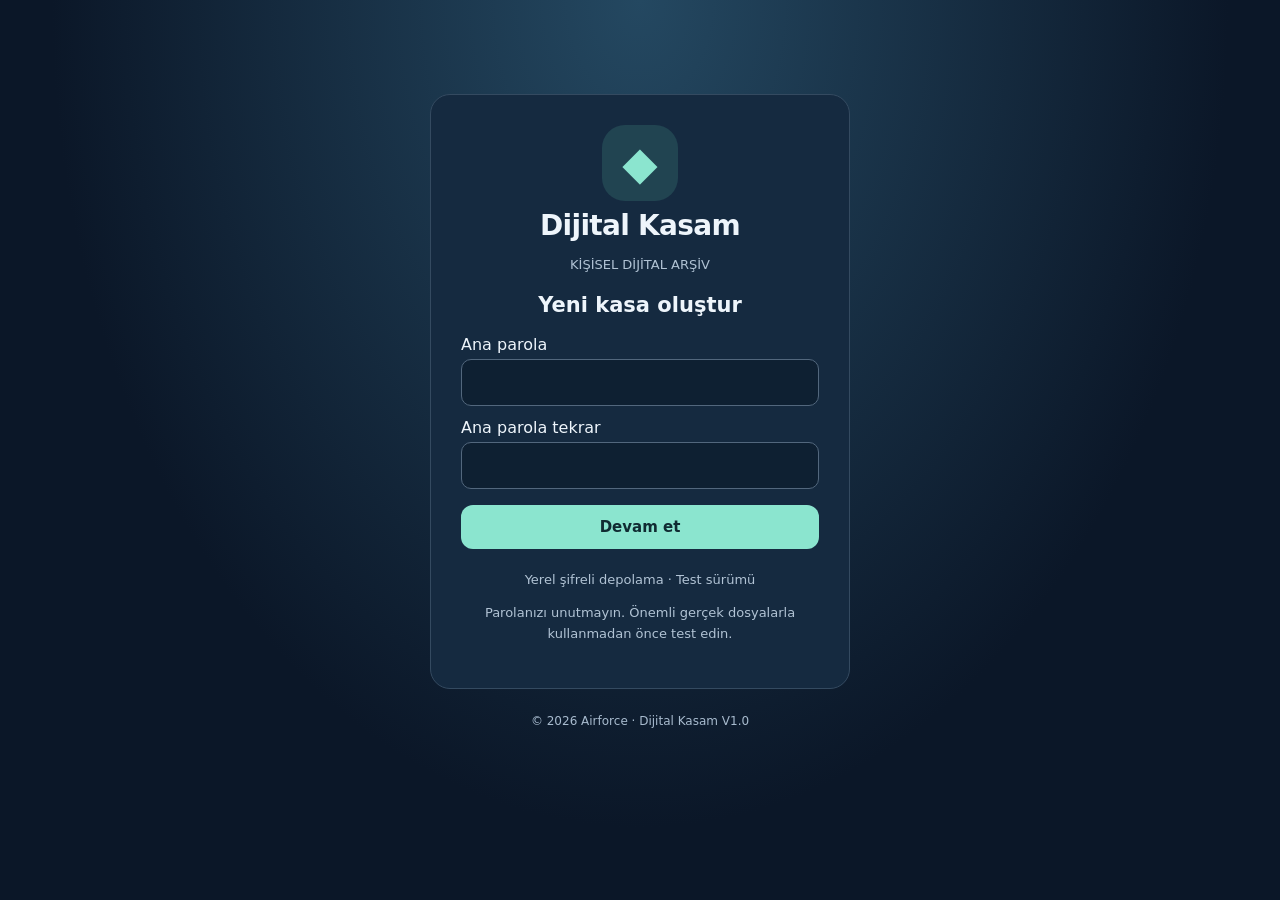
==== commit aba0b3df: "Independent Dijital Kasam V1.0 test: encrypted IndexedDB file vault" ====
--- a/index.html
+++ b/index.html
@@ -1,118 +1 @@
-<!doctype html><html lang="tr"><meta charset="utf-8"><meta http-equiv="Content-Security-Policy" content="default-src 'none'; script-src 'self' 'unsafe-inline'; style-src 'unsafe-inline'; img-src 'self' data: blob:; connect-src 'none'; manifest-src 'self'; worker-src 'self'; base-uri 'none'; form-action 'none'"><meta name="viewport" content="width=device-width,initial-scale=1,viewport-fit=cover"><meta name="theme-color" content="#152840"><meta name="apple-mobile-web-app-capable" content="yes"><link rel="manifest" href="./manifest.webmanifest"><link rel="apple-touch-icon" href="./icon-192.png"><title>Parola Kasam</title><style> *{box-sizing:border-box}body{margin:0;background:#eef2f7;color:#17243a;font:16px system-ui}header{background:#152840;color:white;padding:22px}main{max-width:950px;margin:auto;padding:16px}section,article{background:white;border-radius:14px;padding:18px;margin-bottom:14px;box-shadow:0 2px 12px #18304a0b}h1,h2,h3{margin:0 0 12px}input,select,button,textarea{font:inherit;padding:11px;border:1px solid #cbd5e1;border-radius:8px;max-width:100%}input,textarea{width:100%;margin:5px 0 12px}button{background:#176b75;color:white;border:0;cursor:pointer;margin:3px}button.secondary{background:#52647b}button.danger{background:#a23939}label{font-size:14px;font-weight:600} .grid{display:grid;grid-template-columns:repeat(auto-fit,minmax(180px,1fr));gap:10px}.muted{color:#627187;font-size:14px}.due{color:#a23939;font-weight:bold}.hidden{display:none} .row{display:flex;flex-wrap:wrap;align-items:center;gap:6px}pre{white-space:pre-wrap;overflow-wrap:anywhere} @media(max-width:500px){main{padding:10px}section{padding:14px}}@media(max-width:600px){input,select,button,textarea{font-size:16px;min-height:44px}header{padding-top:calc(18px + env(safe-area-inset-top))}main{padding-bottom:calc(16px + env(safe-area-inset-bottom))}} #notifyOn,#notifyOff,#notifyTime,label[for="notifyTime"]{display:none!important} #bioUnlock{width:100%;min-height:60px;font-size:19px;font-weight:700;margin:8px 0}#passwordOption{width:100%;margin:8px 0}  header{position:sticky;top:0;z-index:10}header .headerline{display:flex;align-items:center;justify-content:space-between;gap:10px}header .headerline h1{margin:0;font-size:clamp(19px,5vw,32px)}#exitVault{background:#a23939;color:white;flex-shrink:0;min-height:44px} 
-body:has(#gate:not(.hidden)){background:radial-gradient(ellipse at 50% 0%,#244b62 0%,#14283e 42%,#0c1829 100%);min-height:100dvh;color:#e6eef7}
-body:has(#gate:not(.hidden)) header,body:has(#gate:not(.hidden)) #versionInfo{display:none}
-body:has(#gate:not(.hidden)) main{min-height:100dvh;display:flex;flex-direction:column;justify-content:center;max-width:470px;padding:calc(24px + env(safe-area-inset-top)) 20px calc(24px + env(safe-area-inset-bottom))}
-#gate{background:#14263b;border:1px solid #ffffff20;box-shadow:0 24px 70px #0005;border-radius:28px;padding:32px 26px;color:#eef5fc;text-align:center;margin:0}
-#gate .brandmark{width:78px;height:78px;margin:0 auto 18px;border-radius:24px;background:#1d4050;color:#83e5cc;display:grid;place-items:center;border:1px solid #83e5cc40}
-#gate .brandname{font-size:30px;font-weight:750;letter-spacing:-1px;margin:0 0 5px}
-#gate .brandtag{color:#a9bdd2;font-size:13px;letter-spacing:.12em;text-transform:uppercase;margin:0 0 32px}
-#gateTitle{font-size:22px;letter-spacing:-.4px;margin-bottom:16px}
-#gate .muted{color:#b1c2d3;line-height:1.6;font-size:13px}
-#gate #passwordPanel{text-align:left}
-#gate input{background:#0e1e30;color:#f3f7fc;border:1px solid #43576e;border-radius:12px;min-height:52px;padding:14px;margin:8px 0 16px}
-#gate input::placeholder{color:#8fa5bc}
-#gate button{width:100%;margin:5px 0;min-height:52px;border-radius:13px;font-weight:650}
-#gate #unlock,#gate #bioUnlock{background:#8be5cf;color:#102c34;box-shadow:0 8px 20px #0002}
-#gate #bioUnlock{min-height:60px;font-size:17px}
-#gate #bioUnlock::before{content:'⌑';margin-right:9px;font-size:22px;vertical-align:middle}
-#gate #passwordOption{background:transparent;border:1px solid #52667d;color:#dce8f3}
-#gate button:disabled{opacity:.5}
-#gate :focus-visible{outline:3px solid #8be5cf;outline-offset:3px}
-#gate .securityline{border-top:1px solid #ffffff18;margin-top:24px;padding-top:16px;color:#a9bdd2;font-size:12px}
-#gate #error{color:#ffb6b6;overflow-wrap:anywhere;font-size:14px}
-#gate #error:empty{display:none}
-#loginCredit{text-align:center;color:#a9bdd2;font-size:12px;letter-spacing:.05em;padding:22px 0 0;line-height:1.7}
-body:has(#gate.hidden) #loginCredit{display:none}
-@media(max-width:380px){#gate{padding:25px 18px}body:has(#gate:not(.hidden)) main{padding-left:12px;padding-right:12px}}
-.groupChip{background:#e6edf5;color:#233950;border:1px solid #cfdae7;border-radius:20px;padding:10px 15px;font-size:14px}.groupChip.active{background:#176b75;color:white;border-color:#176b75}#groupList{display:flex;flex-wrap:wrap;gap:5px;margin:12px 0}#category{width:100%;margin:5px 0 12px}#groupStatus{min-height:1.3em} header .headerActions{display:flex;align-items:center;gap:5px;flex-shrink:0}#helpOpen{border:1px solid #8ba9bd;background:transparent;color:#fff;min-width:44px;min-height:44px;border-radius:50%;font-weight:800;font-size:21px;padding:4px;margin:0}#helpDialog{box-sizing:border-box;width:min(680px,calc(100% - 24px));max-height:85dvh;overflow:auto;border:1px solid #cbd5e1;border-radius:20px;padding:20px;background:#fff;color:#17243a;box-shadow:0 15px 60px #0004}#helpDialog::backdrop{background:#071728aa}#helpDialog .helpTop{display:flex;align-items:flex-start;justify-content:space-between;gap:10px}#helpDialog .helpTop h2{font-size:21px}#helpDialog .helpTop p{margin:0 0 6px}#helpDialog details{border-top:1px solid #dce4ed;padding:13px 0}#helpDialog summary{cursor:pointer;font-weight:650;color:#176b75;line-height:1.5}#helpDialog details p{line-height:1.6;margin:10px 0 2px}#helpDialog footer{padding-top:12px;border-top:1px solid #dce4ed;text-align:center}#helpClose{flex-shrink:0}button#helpOpen.hidden{display:none}.passwordCard{border:1px solid #d7e0ea;border-radius:12px;padding:12px;margin:12px 0}.passwordCard.selected{border:2px solid #176b75;background:#eff8f7}.passwordHead{display:flex;justify-content:space-between;gap:8px;flex-wrap:wrap}.countdown{font-weight:700;color:#176b75}#passwordSlots{width:100%;margin:5px 0}#passwordCountdown{display:block;margin:8px 0;font-weight:700} </style><header><div class="headerline"><h1>🔐 Parola Kasam</h1><div class="headerActions"><button id="helpOpen" type="button" class="hidden" title="Yardım ve kullanım kılavuzu" aria-label="Yardım ve kullanım kılavuzu">?</button><button id="exitVault" type="button" class="hidden" aria-label="Çıkış yap ve kasayı kilitle">↪ Çıkış</button></div></div><div>Kişisel parola yönetimi · Yerel şifreli kasa</div></header><main><section id="versionInfo"><p class="muted">Çevrimdışı kişisel kasa · V2.8 PWA · Biyometrik giriş test sürümü. Uygulamanın kurulum paketi kayıt veya ana parola içermez. Şifreli yedek kişiseldir; paylaşmayın.</p></section><section id="gate"><div class="brandmark" aria-hidden="true"><svg width="45" height="45" viewBox="0 0 48 48" fill="none" stroke="currentColor" stroke-width="2.6" stroke-linejoin="round" stroke-linecap="round"><path d="M24 4 40 10v13c0 10-7 16-16 21C15 39 8 33 8 23V10Z"/><rect x="17" y="21" width="14" height="12" rx="3"/><path d="M20 21v-4a4 4 0 0 1 8 0v4M24 26v3"/></svg></div><p class="brandname">Parola Kasam</p><p class="brandtag">Kişisel parola yöneticisi</p><h2 id="gateTitle"></h2><button id="bioUnlock" class="hidden">Face ID / Biyometri ile aç</button><p id="bioHint" class="muted hidden">Ana parola yazmadan cihazınızla doğrulayın.</p><button id="passwordOption" class="secondary hidden" type="button">Ana parola ile giriş yap</button><div id="passwordPanel"><label for="master">Ana parola</label><input id="master" type="password" autocomplete="current-password" placeholder="En az 12 karakter"><div id="confirmWrap" class="hidden"><label for="masterConfirm">Ana parolayı tekrar girin</label><input id="masterConfirm" type="password" autocomplete="new-password"></div><button id="unlock">Kasayı aç</button></div><p id="error" role="alert"></p><div class="securityline">Cihazda şifreli saklama · Çevrimdışı kullanım</div><p class="muted">Ana parolanızı unutursanız kasa kurtarılamayabilir. Gerçek parolalardan önce örnek kayıtlarla test edin.</p></section><footer id="loginCredit">© 2026 Airforce<br>Parola Kasam · V2.8</footer><div id="app" class="hidden"><section><div class="row"><button id="lock" class="secondary">Kilitle</button><button id="backup">Şifreli yedek indir</button><button id="restore" class="secondary">Yedek yükle</button><input type="file" id="restoreFile" hidden accept=".json" style="display:none"></div><div class="grid" id="stats"></div><details><summary>Kasa ayarları</summary><label>Mevcut ana parola</label><input id="oldMaster" type="password" autocomplete="off"><label>Yeni ana parola</label><input id="newMaster" type="password" autocomplete="new-password"><label>Yeni ana parola tekrar</label><input id="newMaster2" type="password" autocomplete="new-password"><button id="changeMaster">Ana parolayı değiştir</button><hr><label for="notifyTime">Hatırlatma saati</label><input id="notifyTime" type="time" value="09:00"><button id="notifyOn">Yerel bildirimleri etkinleştir / güncelle</button><button id="notifyOff" class="secondary">Bildirimleri kapat</button><p id="notifyStatus" class="muted">Kapalı uygulamada otomatik yerel bildirim bu PWA sürümünde desteklenmez. Hatırlatmalar için takvime aktarım kullanın.</p></details><div id="bioSettings" class="hidden"><h3>Biyometrik giriş</h3><p class="muted">Face ID / Touch ID / Android cihaz doğrulaması (cihaz PIN’i de kullanılabilir). İsteğe bağlıdır. Geçiş anahtarı sağlayıcınız kimlik bilgisini eşitleyebilir; şifreli kasa cihazda kalır. Etkinleştirme sırasında iki doğrulama istenebilir.</p><label>Etkinleştirmek için ana parola</label><input id="bioMaster" type="password" autocomplete="off"><button id="bioEnable">Biyometrik girişi etkinleştir</button><button id="bioDisable" class="secondary">Devre dışı bırak</button></div></section><section><h2>Kayıt grupları</h2><p class="muted">Bir grup seçerek kayıtları filtreleyin veya kendi grubunuzu oluşturun.</p><div id="groupList"></div><label for="newGroup">Yeni grup adı</label><div class="row"><input id="newGroup" maxlength="60" placeholder="Örn. Oyun, Eğitim, Abonelik" style="flex:1;min-width:150px;margin:0"><button id="addGroup" type="button">+ Grup oluştur</button></div><p id="groupStatus" class="muted" role="status"></p></section><section><h2 id="formTitle">Yeni kayıt</h2><form id="form"><div class="grid"><div><label for="category">Grup</label><select id="category"><option value="">Grupsuz</option></select><label>Uygulama / site</label><input id="site" required></div><div><label>Kullanıcı adı</label><input id="username" required autocomplete="off"></div><div><label for="passwordSlots">Parolalar (en fazla 5)</label><select id="passwordSlots"></select><div class="row"><button type="button" id="addPassword">+ Parola ekle</button><button type="button" id="removePassword" class="secondary">Parolayı kaldır</button></div><label for="passwordLabel">Parola adı</label><input id="passwordLabel" maxlength="60"><label>Parola</label><input id="password" type="password" required autocomplete="new-password"><div class="row"><button type="button" id="generate">Güçlü parola üret</button><button type="button" id="toggle" class="secondary">Göster</button></div></div><div><label>Değişim periyodu (gün)</label><input id="period" type="number" min="1" max="3650" value="90" required><label>Son değişim tarihi</label><input id="changed" type="date" required><p id="passwordCountdown" aria-live="polite"></p></div></div><button>Kaydet</button><button type="button" id="cancel" class="secondary">Temizle</button></form></section><section><h2>Hatırlatma takvimi</h2><p class="muted">Yaklaşan değişimler burada görünür. Telefon takvimi için parola içermeyen ICS dosyası oluşturabilirsiniz.</p><button id="calendar">Takvime aktar (.ics)</button><div id="reminders"></div></section><section><h2>Dosyadan aktar</h2><p class="muted">Excel .xlsx veya Word .docx: ilk satır başlık; Uygulama, Kullanıcı Adı, Parola, Periyot, Tarih. Word için tablo kullanın. CSV: virgül, noktalı virgül veya sekme ayracı; UTF-8 ve Türkçe Windows kodlaması desteklenir. Chrome/Edge gibi dışa aktarımlarda name, username, password başlıkları da tanınır. Dosyalar cihazınızda işlenir.</p><input id="importFile" type="file" accept=".csv,text/csv,.xlsx,.docx"><button id="importBtn">Önizle</button><div id="preview"></div></section><section><h2>Kayıtlar</h2><input id="search" placeholder="Uygulama veya kullanıcı adı ara"><div id="records"></div></section></div></main><dialog id="helpDialog" aria-labelledby="helpTitle"><div class="helpTop"><div><p class="muted">PAROLA KASAM · AIRFORCE</p><h2 id="helpTitle">Yardım ve kullanım kılavuzu</h2></div><button id="helpClose" type="button" class="secondary" aria-label="Yardımı kapat">✕</button></div><p>İşlemler hakkında bilgi almak için ilgili başlığı açın.</p>
-<details open><summary>1. İlk kurulum ve giriş</summary><p>En az 12 karakterli bir ana parola belirleyip tekrar girin. Kasa oluştur seçeneğine basın. Ana parolanızı güvenli bir yerde saklayın; unutursanız kasanızı geri açamayabilirsiniz.</p></details>
-<details><summary>2. Face ID ve biyometrik giriş</summary><p>Kasayı ana parolanızla açın. Biyometrik giriş bölümünde ana parolanızı girip Etkinleştir düğmesine basın ve telefonunuzun doğrulama adımlarını tamamlayın. Çıkış yaptıktan sonra Face ID / Biyometri ile aç düğmesini kullanın. Cihazınız ekran kilidi kodunu da isteyebilir. Desteklenmeyen cihazlarda ana parola ile giriş yapın.</p></details>
-<details><summary>3. Yeni parola kaydı ve üretme</summary><p>Yeni kayıt bölümünde grup, uygulama/site, kullanıcı adı, parola, değişim periyodu ve son değişim tarihini belirleyin. Güçlü parola üret düğmesi rastgele 24 karakterli bir parola oluşturur. Bir kayda en fazla beş parola ekleyebilirsiniz. Parola ekle ile yeni alan açın; her parolanın adı, değişim tarihi ve periyodu ayrı tutulur. Kopyala ve kullan veya Seç / kullan seçeneği son kullanılan parolayı üstte gösterir. Sayaç değişime kalan günleri gösterir. Kaydet düğmesiyle kasaya ekleyin. Bu işlem ilgili web sitesindeki gerçek parolanızı kendiliğinden değiştirmez.</p></details>
-<details><summary>4. Gruplar ve arama</summary><p>Kayıt grupları bölümünde Sosyal Medya, Banka ve Finans, Forum gibi hazır grupları seçin. Yeni grup adı yazıp + Grup oluştur düğmesine basarak kendi grubunuzu ekleyin. Grup düğmeleri kayıt listesini filtreler. Tümü seçeneği filtreyi kaldırır. Mevcut kaydı Düzenle ile açıp grup seçimini değiştirerek taşıyabilirsiniz. Arama alanı uygulama, kullanıcı adı ve grup bilgilerini arar.</p></details>
-<details><summary>5. Düzenleme ve parola geçmişi</summary><p>Kayıtlar bölümünden Göster / gizle, Kopyala veya Düzenle seçeneklerini kullanın. Parolayı değiştirip kaydettiğinizde eski parola geçmişte saklanır ve değişim tarihi güncellenir. Geçmiş düğmesi eski parolaları gösterir. Sil işlemi kaydı ve geçmişini kaldırır.</p></details>
-<details><summary>6. CSV, Excel ve Word aktarımı</summary><p>Dosyadan aktar bölümünde .csv, .xlsx veya .docx dosyanızı seçin. İlk satır başlık olmalıdır: Uygulama, Kullanıcı Adı, Parola; isteğe bağlı Grup, Periyot, Tarih. Word belgesinde tablo kullanın. Önizle ile kayıtları kontrol edin, ardından Aktarımı onayla düğmesine basın. Periyot eksikse 90 gün, tarih eksikse bugün kullanılır. Düz metin parola dosyalarını paylaşmayın.</p></details>
-<details><summary>7. Değişim takvimi ve hatırlatmalar</summary><p>Hatırlatma takvimi, son değişim tarihi ve periyoda göre sonraki tarihi gösterir. Takvime aktar (.ics) seçeneği 7, 3 ve 1 gün önce ve değişim gününde uyarı içeren bir dosya oluşturur. Telefonunuzun takvimine içe aktarın; bildirim desteği takvim uygulamasına bağlıdır. PWA kapalıyken kendi başına otomatik yerel bildirim göndermez. Tarihler değişirse eski takvim kayıtlarını kontrol edin ve yeniden aktarın.</p></details>
-<details><summary>8. Şifreli yedekleme ve geri yükleme</summary><p>Şifreli yedek indir ile JSON dosyası oluşturun. Güvenli bir konumda saklayın. Yedek yükle seçeneği ile dosyayı seçip yedeğin ana parolasını girin. Geri yükleme mevcut kasanın yerini alır; öncesinde güncel yedek alın. Ana parola değiştirildiyse eski yedek eski parolayla açılır.</p></details>
-<details><summary>9. Ana parola değiştirme ve çıkış</summary><p>Kasa ayarlarından mevcut ve yeni ana parolayı girerek değiştirin. Sonrasında biyometrik girişi yeniden etkinleştirin. Üstteki Çıkış düğmesi kasayı kilitler. Uygulama arka plana geçtiğinde veya 5 dakika işlem yapılmadığında da kilitlenir.</p></details>
-<details><summary>10. Mobil kurulum, çevrimdışı kullanım ve paylaşım</summary><p>iPhone Safari: Paylaş → Ana Ekrana Ekle. Android Chrome: Menü → Ana ekrana ekle / Yükle. İlk kurulum ve güncelleme için bağlantı gerekir. Çevrimdışı çalışmayı örnek kayıtlarla uçak modunda doğrulayın. Kurulum adresini paylaşabilirsiniz; herkes kendi cihazında boş kasa oluşturur. Şifreli yedeğinizi veya parola dosyanızı paylaşmayın.</p></details>
-<details><summary>11. Güvenlik ve sorun giderme</summary><p>Kasa verisi cihazda şifrelenir. Otomatik cihazlar arası senkronizasyon yoktur. Geçiş anahtarları cihazın sağlayıcısı tarafından eşitlenebilir. Tarayıcı verisini temizlemek veya uygulamayı kaldırmak kayıtların kaybolmasına yol açabilir. Giriş sorunu yaşarsanız kasayı sıfırlamayın; önce doğru sürüm ve ana parolayı kontrol edin. Uygulama bağımsız güvenlik denetiminden henüz geçmedi; gerçek parolalardan önce örnek kayıtlarla test edin.</p></details><footer class="muted">© 2026 Airforce · V2.8</footer></dialog><script>
-'use strict';
-window.VaultBio=(()=>{
-const slot='parola-kasam-prf-wrap-v1', te=new TextEncoder(), rand=n=>crypto.getRandomValues(new Uint8Array(n)), encode=a=>btoa(String.fromCharCode(...new Uint8Array(a))), decode=s=>Uint8Array.from(atob(s),c=>c.charCodeAt(0));
-const aad=(salt,id)=>te.encode('ParolaKasam PRF v1|'+location.origin+'|'+salt+'|'+id);
-async function available(){return !!(isSecureContext&&window.PublicKeyCredential&&navigator.credentials&&await PublicKeyCredential.isUserVerifyingPlatformAuthenticatorAvailable());}
-async function result(id,salt){
-const a=await navigator.credentials.get({publicKey:{challenge:rand(32),allowCredentials:[{id:decode(id),type:'public-key'}],userVerification:'required',timeout:60000,extensions:{prf:{eval:{first:salt}}}}});
-if(!a||encode(a.rawId)!==id)throw Error('Kimlik bilgisi eşleşmedi');
-const flags=new Uint8Array(a.response.authenticatorData)[32];if((flags&5)!==5)throw Error('Cihaz doğrulaması gerekli');
-const p=a.getClientExtensionResults().prf?.results?.first;if(!p||p.byteLength!==32)throw Error('PRF desteklenmiyor');
-return new Uint8Array(p);
-}
-async function wrapping(prf){return crypto.subtle.importKey('raw',prf,{name:'AES-GCM'},false,['encrypt','decrypt']);}
-return {available,async store(username,password,guard){
-if(!await available())throw Error('Cihaz desteklenmiyor');
-const salt=rand(32), raw=decode(password);let prf;
-try{
-if(raw.length!==32)throw Error('Geçersiz kasa anahtarı');
-const c=await navigator.credentials.create({publicKey:{challenge:rand(32),rp:{name:'Parola Kasam'},user:{id:rand(32),name:'parola-kasam-'+encode(rand(12)),displayName:'Parola Kasam'},pubKeyCredParams:[{type:'public-key',alg:-7},{type:'public-key',alg:-257}],authenticatorSelection:{authenticatorAttachment:'platform',residentKey:'required',userVerification:'required'},timeout:60000,attestation:'none',extensions:{prf:{eval:{first:salt}}}}});
-if(!c)throw Error('Kimlik bilgisi oluşturulamadı');
-const id=encode(c.rawId);
-const initial=c.getClientExtensionResults().prf?.results?.first;
-prf=await result(id,salt);
-if(initial&&(initial.byteLength!==32||!new Uint8Array(initial).every((v,i)=>v===prf[i])))throw Error('PRF tutarsız');
-const iv=rand(12),ct=await crypto.subtle.encrypt({name:'AES-GCM',iv,additionalData:aad(username,id)},await wrapping(prf),raw);
-if(!guard())throw Error('Kasa kilitlendi veya değişti');
-localStorage.setItem(slot,JSON.stringify({v:1,username,id,salt:encode(salt),iv:encode(iv),ct:encode(ct)}));
-}finally{raw.fill(0);if(prf)prf.fill(0);}
-},async read(){
-const original=localStorage.getItem(slot),o=JSON.parse(original);if(!o||o.v!==1)throw Error('Biyometrik kayıt yok');let p,raw;
-try{p=await result(o.id,decode(o.salt));raw=new Uint8Array(await crypto.subtle.decrypt({name:'AES-GCM',iv:decode(o.iv),additionalData:aad(o.username,o.id)},await wrapping(p),decode(o.ct)));if(raw.length!==32||original!==localStorage.getItem(slot))throw Error('Kayıt değişti');return {username:o.username,password:encode(raw)};}finally{if(p)p.fill(0);if(raw)raw.fill(0);}
-},async remove(){localStorage.removeItem(slot);}};
-})();
-</script><script>
-'use strict';const $=id=>document.getElementById(id), enc=new TextEncoder(),dec=new TextDecoder(), storage='parola-kasasi-v1';let key,salt,rows=[],editing=null,pending=[],timer;const b64=x=>{let s="";for(let i=0;i<x.length;i+=8192)s+=String.fromCharCode(...x.subarray(i,i+8192));return btoa(s)}, un64=x=>Uint8Array.from(atob(x),c=>c.charCodeAt(0));const today=()=>{let d=new Date();return `${d.getFullYear()}-${String(d.getMonth()+1).padStart(2,'0')}-${String(d.getDate()).padStart(2,'0')}`};const uid=()=>b64(crypto.getRandomValues(new Uint8Array(16)));const dateAdd=(s,n)=>{let d=new Date(s+'T12:00:00Z');d.setUTCDate(d.getUTCDate()+Number(n));return d.toISOString().slice(0,10)};const days=r=>Math.round((Date.parse(dateAdd(r.changed,r.period))-Date.parse(today()))/86400000);function el(tag,t,cls){let e=document.createElement(tag);e.textContent=t;if(cls)e.className=cls;return e}function btn(t,fn,cls){let e=el('button',t,cls);e.onclick=fn;return e}async function derive(p,s,extractable=false){return crypto.subtle.deriveKey({name:'PBKDF2',salt:s,iterations:600000,hash:'SHA-256'},await crypto.subtle.importKey('raw',enc.encode(p),'PBKDF2',false,['deriveKey']),{name:'AES-GCM',length:256},extractable,['encrypt','decrypt'])}const defaultGroups=['Sosyal Medya','Banka ve Finans','Forum','İş','Kişisel','E-posta','Alışveriş','Diğer'];let customGroups=[],groupFilter=null;
-function groupKey(v){return String(v||'').trim().toLocaleLowerCase('tr')}
-function groupList(){const m=new Map();for(const v of [...customGroups,...defaultGroups,...rows.map(r=>r.category)]){const n=String(v||'').trim();if(n&&!m.has(groupKey(n)))m.set(groupKey(n),n)}return [...m.values()]}
-function decodeVault(data){if(Array.isArray(data))return {rows:data,groups:[]};if(data&&data.schema===2&&Array.isArray(data.rows)&&Array.isArray(data.groups)&&data.groups.every(x=>typeof x==='string'))return data;throw Error('Geçersiz kasa biçimi')}
-function loadVault(data){const v=decodeVault(data);rows=v.rows;customGroups=v.groups||[];groupFilter=null}
-function vaultPayload(){return {schema:2,rows,groups:customGroups}}
-function fillGroups(){const select=$('category'),old=select.value;select.replaceChildren(new Option('Grupsuz',''),...groupList().map(n=>new Option(n,n)));if(old){const match=groupList().find(n=>groupKey(n)===groupKey(old));if(match)select.value=match}}
-function renderGroups(){fillGroups();const host=$('groupList');host.replaceChildren();const make=(title,value,count)=>{const b=btn(title+' ('+count+')',()=>{groupFilter=value;render()});b.className='groupChip'+(groupFilter===value?' active':'');b.setAttribute('aria-pressed',String(groupFilter===value));return b};host.append(make('Tümü',null,rows.length),make('Grupsuz','',rows.filter(r=>!groupKey(r.category)).length));for(const n of groupList())host.append(make(n,groupKey(n),rows.filter(r=>groupKey(r.category)===groupKey(n)).length))}
-async function addGroup(){if(!key)return;const input=$('newGroup'),n=input.value.trim();if(!n||n.length>60){$('groupStatus').textContent='1–60 karakter arasında grup adı girin.';return}const existing=groupList().find(g=>groupKey(g)===groupKey(n));if(existing){$('groupStatus').textContent='Bu grup zaten mevcut.';fillGroups();$('category').value=existing;return}const old=customGroups;customGroups=[...customGroups,n];$('addGroup').disabled=true;try{await save();if(!key)return;input.value='';render();$('category').value=n;$('groupStatus').textContent='Grup oluşturuldu.'}catch{if(key)customGroups=old;$('groupStatus').textContent='Grup kaydedilemedi.'}finally{$('addGroup').disabled=false}}
-$('addGroup').onclick=addGroup;$('newGroup').addEventListener('keydown',e=>{if(e.key==='Enter'){e.preventDefault();addGroup()}});
-async function save(){let iv=crypto.getRandomValues(new Uint8Array(12)),ct=await crypto.subtle.encrypt({name:'AES-GCM',iv},key,enc.encode(JSON.stringify(vaultPayload())));localStorage.setItem(storage,JSON.stringify({v:1,salt:b64(salt),iv:b64(iv),data:b64(new Uint8Array(ct))}));if(localStorage.getItem('notify-enabled')==='yes')queueNotifications();}let passwordExpanded=false;function gate(){passwordExpanded=false;const fresh=!localStorage.getItem(storage);$('confirmWrap').classList.toggle('hidden',!fresh);$('master').autocomplete=fresh?'new-password':'current-password';$('masterConfirm').value=''; $('gateTitle').textContent=localStorage.getItem(storage)?'Kasayı aç':'İlk kullanım · Ana parola oluştur';$('unlock').textContent=localStorage.getItem(storage)?'Kasayı aç':'Kasa oluştur';updateLoginChoice();}const bioFlag='parola-kasam-bio-enabled-v1';let bioEpoch=0,bioBusy=false;
-function updateLoginChoice(){let enabled=false;try{const o=JSON.parse(localStorage.getItem('parola-kasam-prf-wrap-v1'));const v=JSON.parse(localStorage.getItem(storage));enabled=!!(o&&v&&o.v===1&&o.username===v.salt&&localStorage.getItem(bioFlag)==='yes')}catch{}$('bioUnlock').classList.toggle('hidden',!enabled);$('bioHint').classList.toggle('hidden',!enabled);$('passwordOption').classList.toggle('hidden',!enabled);$('passwordPanel').classList.toggle('hidden',enabled&&!passwordExpanded);$('passwordOption').textContent=passwordExpanded?'Ana parola alanını gizle':'Ana parola ile giriş yap';$('bioUnlock').textContent=/iPhone|iPad|iPod/.test(navigator.userAgent)||(/Mac/.test(navigator.platform)&&navigator.maxTouchPoints>1)?'Face ID / Touch ID ile aç':'Biyometri ile aç';} $('passwordOption').onclick=()=>{passwordExpanded=!passwordExpanded;updateLoginChoice();if(passwordExpanded)$('master').focus()};async function refreshBio(){updateLoginChoice();const b=window.VaultBio;let available=false;try{available=!!b&&await b.available()}catch{}const enabled=localStorage.getItem(bioFlag)=== 'yes';updateLoginChoice();$('bioSettings').classList.toggle('hidden',!b||!key);$('bioEnable').disabled=!available||bioBusy;$('bioDisable').disabled=!enabled||bioBusy;$('bioUnlock').disabled=bioBusy;}
-async function withBio(fn){if(bioBusy)return;bioBusy=true;$('unlock').disabled=true;$('bioUnlock').disabled=true;$('bioEnable').disabled=true;$('bioDisable').disabled=true;try{await fn()}finally{bioBusy=false;$('unlock').disabled=false;refreshBio()}}
-$('bioEnable').onclick=()=>withBio(async()=>{const epoch=bioEpoch,original=localStorage.getItem(storage);let p=$('bioMaster').value;$('bioMaster').value='';try{if(!key||!p||!window.VaultBio)throw Error();const obj=JSON.parse(localStorage.getItem(storage));const k=await derive(p,un64(obj.salt),true);p='';await crypto.subtle.decrypt({name:'AES-GCM',iv:un64(obj.iv)},k,un64(obj.data));const raw=new Uint8Array(await crypto.subtle.exportKey('raw',k));try{await window.VaultBio.store(obj.salt,b64(raw),()=>!!key&&epoch===bioEpoch&&!document.hidden&&original===localStorage.getItem(storage));localStorage.setItem(bioFlag,'yes');alert('Biyometrik giriş etkinleştirildi. Kasayı kilitlediğinizde Face ID / Biyometri ile aç düğmesi görünecek. Aynı tarayıcı veya ana ekran uygulamasını kullanın.')}finally{raw.fill(0)}}catch{alert('Etkinleştirilemedi. Ana parolanızı ve cihaz biyometrisini kontrol edin.')}finally{p=''}});
-$('bioDisable').onclick=()=>withBio(async()=>{try{if(!key)throw Error();await window.VaultBio.remove();localStorage.removeItem(bioFlag);alert('Biyometrik giriş kapatıldı.')}catch{alert('Güvenli anahtar silinemedi. Tekrar deneyin.')}});
-$('bioUnlock').onclick=()=>withBio(async()=>{const epoch=bioEpoch;let raw;try{const obj=JSON.parse(localStorage.getItem(storage));const r=await window.VaultBio.read();if(r.username!==obj.salt||epoch!==bioEpoch||document.hidden)throw Error();raw=un64(r.password);if(raw.length!==32)throw Error();const k=await crypto.subtle.importKey('raw',raw,{name:'AES-GCM'},false,['encrypt','decrypt']);const data=JSON.parse(dec.decode(await crypto.subtle.decrypt({name:'AES-GCM',iv:un64(obj.iv)},k,un64(obj.data))));if(epoch!==bioEpoch||document.hidden||localStorage.getItem(storage)!==JSON.stringify(obj))throw Error();key=k;salt=un64(obj.salt);loadVault(data);$('master').value='';$('error').textContent='';$('gate').classList.add('hidden');$('app').classList.remove('hidden');$('exitVault').classList.remove('hidden');$('helpOpen').classList.remove('hidden');reset();render();touch()}catch{passwordExpanded=true;updateLoginChoice();$('error').textContent='Biyometrik giriş tamamlanamadı. Tekrar deneyin veya ana parolanızla giriş yapın.'}finally{if(raw)raw.fill(0)}});
-
-gate();refreshBio();$('unlock').onclick=async()=>{try{if(!crypto.subtle)throw Error('Güvenli tarayıcı bağlamı gerekli (HTTPS veya desteklenen yerel dosya).');let p=$('master').value,raw=localStorage.getItem(storage);if(!raw&&p.length<12)throw Error('En az 12 karakter kullanın.');if(!raw&&p!==$('masterConfirm').value)throw Error('Ana parolalar eşleşmiyor.');let obj=raw?JSON.parse(raw):null;salt=obj?un64(obj.salt):crypto.getRandomValues(new Uint8Array(16));key=await derive(p,salt);loadVault(obj?JSON.parse(dec.decode(await crypto.subtle.decrypt({name:'AES-GCM',iv:un64(obj.iv)},key,un64(obj.data)))):[]);if(!obj)await save();$('master').value='';$('masterConfirm').value='';$('error').textContent='';$('gate').classList.add('hidden');$('app').classList.remove('hidden');$('exitVault').classList.remove('hidden');$('helpOpen').classList.remove('hidden');reset();render();touch();refreshBio()}catch(e){key=null;$('error').textContent='Kasa açılamadı. '+(e.message||'Ana parolanızı kontrol edin.')}};function lock(){ $('bioMaster').value='';for(const id of ['oldMaster','newMaster','newMaster2'])$(id).value=''; bioEpoch++; $('master').value='';$('masterConfirm').value='';key=null;rows=[];customGroups=[];groupFilter=null;pending=[];reset();$('groupList').replaceChildren();$('newGroup').value='';$('groupStatus').textContent='';$('category').replaceChildren(new Option('Grupsuz',''));editingPasswords=[];selectedPassword=null;$('passwordSlots').replaceChildren();$('passwordLabel').value='';$('passwordCountdown').textContent='';for(let id of ['records','stats','reminders','preview'])$(id).replaceChildren();$('importFile').value='';$('search').value='';$('app').classList.add('hidden');$('exitVault').classList.add('hidden');$('helpOpen').classList.add('hidden');if($('helpDialog').open)$('helpDialog').close();$('gate').classList.remove('hidden');gate();clearTimeout(timer);refreshBio()}function touch(){if(key){clearTimeout(timer);timer=setTimeout(lock,300000)}}document.addEventListener('pointerdown',touch);document.addEventListener('keydown',touch);$('lock').onclick=lock;$('exitVault').onclick=lock;$('helpOpen').onclick=()=>{if(key&&!$('helpDialog').open)$('helpDialog').showModal()};$('helpClose').onclick=()=>{$('helpDialog').close()};document.addEventListener('visibilitychange',()=>{if(document.hidden&&key)lock()});let editingPasswords=[],selectedPassword=null;
-function slots(r){return Array.isArray(r.passwords)&&r.passwords.length?r.passwords:[{id:r.id+'-p1',label:'Parola 1',password:r.password,changed:r.changed,period:r.period,lastUsed:0,history:r.history||[]}]}
-function activeSlot(r){const p=slots(r);return p.find(x=>x.id===r.activePassword)||p[0]}
-function syncRecord(r){const p=activeSlot(r);return {...r,password:p.password,changed:p.changed,period:p.period,history:p.history||[],activePassword:p.id}}
-function allSlots(){return rows.flatMap(r=>slots(r).map(p=>({...p,site:r.site+' · '+p.label,id:r.id+'-'+p.id})))}
-function remaining(p){const n=days(p);return n<0?(-n)+' gün gecikti':n===0?'Bugün değiştir':n+' gün kaldı'}
-function updateCounter(){try{$('passwordCountdown').textContent=remaining({changed:$('changed').value,period:Number($('period').value)});$('passwordCountdown').className=days({changed:$('changed').value,period:Number($('period').value)})<=7?'due':'muted'}catch{$('passwordCountdown').textContent='Tarih seçin'}}
-function collectSlot(){const p=editingPasswords.find(x=>x.id===selectedPassword);if(!p)return false;const pw=$('password').value,changed=$('changed').value,period=Number($('period').value),label=$('passwordLabel').value.trim();if(!pw||!changed||!Number.isInteger(period)||period<1||period>3650||!label){alert('Parola, ad, tarih ve periyot alanlarını tamamlayın.');return false}if(p.password&&p.password!==pw){p.history=[{password:p.password,username:$('username').value,from:p.changed,to:today()},...(p.history||[])];p.changed=today()}else p.changed=changed;p.password=pw;p.period=period;p.label=label;return true}
-function showSlot(id){selectedPassword=id;const p=editingPasswords.find(x=>x.id===id);$('passwordSlots').replaceChildren(...editingPasswords.map(x=>new Option(x.label,x.id)));$('passwordSlots').value=id;$('passwordLabel').value=p.label;$('password').value=p.password||'';$('password').type='password';$('toggle').textContent='Göster';$('changed').value=p.changed||today();$('period').value=p.period||90;$('addPassword').disabled=editingPasswords.length>=5;updateCounter()}
-function freshSlot(){return {id:uid(),label:'Parola '+(editingPasswords.length+1),password:'',changed:today(),period:90,lastUsed:0,history:[]}}
-$('passwordSlots').onchange=()=>{const id=$('passwordSlots').value;if(collectSlot())showSlot(id);else $('passwordSlots').value=selectedPassword};
-$('addPassword').onclick=()=>{if(editingPasswords.length>=5||!collectSlot())return;const p=freshSlot();editingPasswords.push(p);showSlot(p.id)};
-$('removePassword').onclick=()=>{if(editingPasswords.length<=1){alert('En az bir parola kalmalıdır.');return}if(!confirm('Bu parola ve geçmişi kaldırılsın mı? Kaydet ile onaylanır.'))return;editingPasswords=editingPasswords.filter(p=>p.id!==selectedPassword);showSlot(editingPasswords[0].id)};
-$('period').oninput=updateCounter;$('changed').oninput=updateCounter;
-async function useSlot(r,p,copy){if(!key)return;const before=rows;if(copy){try{await navigator.clipboard.writeText(p.password)}catch{alert('Panoya erişilemedi.');return}}if(!key)return;const list=slots(r).map(x=>x.id===p.id?{...x,lastUsed:Date.now()}:x);rows=rows.map(x=>x.id===r.id?syncRecord({...x,passwords:list,activePassword:p.id}):x);try{await save();if(key)render()}catch{if(key)rows=before;alert('Son kullanım kaydedilemedi.')}} 
-function reset(){editing=null;$('form').reset();editingPasswords=[];const p=freshSlot();editingPasswords=[p];showSlot(p.id);$('formTitle').textContent='Yeni kayıt'}$('cancel').onclick=reset;$('toggle').onclick=()=>{$('password').type=$('password').type==='password'?'text':'password';$('toggle').textContent=$('password').type==='password'?'Göster':'Gizle'};$('generate').onclick=()=>{const chars='ABCDEFGHIJKLMNOPQRSTUVWXYZabcdefghijklmnopqrstuvwxyz0123456789!@#$%^&*_-+=';let out='';while(out.length<24){for(let n of crypto.getRandomValues(new Uint8Array(32))){if(n<Math.floor(256/chars.length)*chars.length&&out.length<24)out+=chars[n%chars.length]}}$('password').value=out};
-$('form').onsubmit=async e=>{e.preventDefault();if(!key||!collectSlot())return;const old=rows.find(r=>r.id===editing);let list=editingPasswords.map(p=>({...p,history:[...(p.history||[])]}));if(list.length>5||list.some(p=>!p.password))return;const active=old&&list.some(p=>p.id===old.activePassword)?old.activePassword:list[0].id;const r=syncRecord({id:old?.id||uid(),category:$('category').value.trim(),site:$('site').value.trim(),username:$('username').value.trim(),passwords:list,activePassword:active});const before=rows;rows=old?rows.map(x=>x.id===old.id?r:x):[...rows,r];try{await save();if(key){reset();render()}}catch{if(key)rows=before;alert('Kayıt başarısız.')}};
-function editRecord(r){editing=r.id;fillGroups();for(const k of ['site','username'])$(k).value=r[k]||'';$('category').value=groupList().find(n=>groupKey(n)===groupKey(r.category))||'';editingPasswords=slots(r).map(p=>({...p,history:[...(p.history||[])]}));showSlot(activeSlot(r).id);$('formTitle').textContent='Kaydı düzenle';$('form').scrollIntoView()}
-function render(){renderGroups();const q=$('search').value.toLocaleLowerCase('tr'),list=$('records'),all=allSlots();list.replaceChildren();$('stats').replaceChildren(...[['Toplam kayıt',rows.length],['Toplam parola',all.length],['Süresi dolan',all.filter(p=>days(p)<=0).length],['7 gün içinde',all.filter(p=>days(p)>0&&days(p)<=7).length]].map(([a,b])=>el('h3',a+': '+b)));const rem=$('reminders');rem.replaceChildren();for(const p of all.sort((a,b)=>days(a)-days(b)))rem.append(el('p',p.site+' · '+dateAdd(p.changed,p.period)+' · '+remaining(p),days(p)<=7?'due':'muted'));for(const r of rows.filter(r=>(groupFilter===null||groupKey(r.category)===groupFilter)&&(r.site+' '+r.username+' '+(r.category||'')).toLocaleLowerCase('tr').includes(q))){const a=el('article','');a.append(el('h3',r.site),el('p',(r.category||'Grupsuz')+' · '+r.username,'muted'));const ordered=[...slots(r)].sort((x,y)=>(y.id===activeSlot(r).id)-(x.id===activeSlot(r).id)||(y.lastUsed||0)-(x.lastUsed||0));for(const p of ordered){const current=p.id===activeSlot(r).id,card=el('div','','passwordCard'+(current?' selected':'')),secret=el('p','••••••••••••'),head=el('div','','passwordHead');head.append(el('strong',p.label+(current?' · Seçili':'')),el('span',remaining(p),days(p)<=7?'due':'countdown'));card.append(head,secret,el('p','Son değişim: '+p.changed+' | Sonraki: '+dateAdd(p.changed,p.period),'muted'),el('p','Son kullanım: '+(p.lastUsed?new Date(p.lastUsed).toLocaleString('tr-TR'):'Henüz kaydedilmedi'),'muted'),btn('Göster / gizle',()=>secret.textContent=secret.textContent===p.password?'••••••••••••':p.password),btn('Kopyala ve kullan',()=>useSlot(r,p,true)),btn('Seç / kullan',()=>useSlot(r,p,false),'secondary'),btn('Geçmiş ('+(p.history||[]).length+')',()=>{const h=card.querySelector('pre');if(h)h.remove();else card.append(el('pre',(p.history||[]).map(x=>x.from+' → '+x.to+' | '+x.username+' | '+x.password).join('\n')||'Geçmiş yok'))}));a.append(card)}a.append(btn('Düzenle',()=>editRecord(r)),btn('Sil',async()=>{if(confirm('Kayıt ve tüm parola geçmişleri silinsin mi?')){const before=rows;rows=rows.filter(x=>x.id!==r.id);try{await save();if(key)render()}catch{if(key)rows=before;alert('Silinemedi.')}}},'danger'));list.append(a)}}$('search').oninput=render;
-async function download(name,data,type){const plugins=window.Capacitor?.Plugins;if(window.Capacitor?.isNativePlatform?.()&&plugins?.Filesystem&&plugins?.Share){try{const path='export-'+crypto.randomUUID()+'/'+name;const f=await plugins.Filesystem.writeFile({path,data, directory:'CACHE',encoding:'utf8',recursive:true});try{await plugins.Share.share({title:name,files:[f.uri]})}finally{await plugins.Filesystem.deleteFile({path,directory:'CACHE'}).catch(()=>{})}return}catch(e){alert('Dosya dışa aktarılamadı.');return}}let u=URL.createObjectURL(new Blob([data],{type})),a=document.createElement('a');a.href=u;a.download=name;a.click();setTimeout(()=>URL.revokeObjectURL(u),1000)}$('backup').onclick=()=>download('parola-kasam.json',localStorage.getItem(storage),'application/json');$('restore').onclick=()=>$('restoreFile').click();$('restoreFile').onchange=async()=>{try{let p=JSON.parse(await $('restoreFile').files[0].text());if(p.v!==1||!p.salt||!p.iv||!p.data)throw Error();let pass=prompt('Yedeğin ana parolası');if(pass===null)return;let k=await derive(pass,un64(p.salt));let data=JSON.parse(dec.decode(await crypto.subtle.decrypt({name:'AES-GCM',iv:un64(p.iv)},k,un64(p.data))));decodeVault(data);if(confirm('Mevcut kasa yedekle değiştirilsin mi?')){if(window.VaultBio && localStorage.getItem(bioFlag)){await window.VaultBio.remove();localStorage.removeItem(bioFlag)}localStorage.setItem(storage,JSON.stringify(p));loadVault(data);if(localStorage.getItem('notify-enabled')==='yes')queueNotifications();lock()}}catch{alert('Yedek açılamadı.')}finally{$('restoreFile').value=''}};const esc=s=>String(s).replace(/\\/g,'\\\\').replace(/\r?\n/g,'\\n').replace(/,/g,'\\,').replace(/;/g,'\\;');$('calendar').onclick=()=>{let lines=['BEGIN:VCALENDAR','VERSION:2.0','PRODID:-//Parola Kasam//TR'];for(let r of allSlots()){let dt=dateAdd(r.changed,r.period).replaceAll('-','');lines.push('BEGIN:VEVENT','UID:'+r.id+'@parolakasam','DTSTAMP:'+new Date().toISOString().replace(/[-:]/g,'').split('.')[0]+'Z','DTSTART;VALUE=DATE:'+dt,'SUMMARY:'+esc('Parola değişim takvimini kontrol edin'),'BEGIN:VALARM','TRIGGER:-P7D','ACTION:DISPLAY','DESCRIPTION:Parola değişimi yaklaşıyor','END:VALARM','BEGIN:VALARM','TRIGGER:-P3D','ACTION:DISPLAY','DESCRIPTION:Parola değişimi yaklaşıyor','END:VALARM','BEGIN:VALARM','TRIGGER:-P1D','ACTION:DISPLAY','DESCRIPTION:Parola değişimi yaklaşıyor','END:VALARM','BEGIN:VALARM','TRIGGER:PT0S','ACTION:DISPLAY','DESCRIPTION:Parola değişim günü','END:VALARM','END:VEVENT')}lines.push('END:VCALENDAR');download('parola-takvimi.ics',lines.join('\r\n')+'\r\n','text/calendar')};
-function csv(s){s=s.replace(/^\uFEFF/,'');let counts={',':0,';':0,'\t':0},q=false;for(let i=0;i<s.length;i++){let c=s[i];if(c==='"'){if(q&&s[i+1]==='"')i++;else q=!q}else if(!q){if(c==='\n'||c==='\r')break;if(c in counts)counts[c]++}}let sep=Object.keys(counts).sort((a,b)=>counts[b]-counts[a])[0],out=[],r=[],v='';q=false;for(let i=0;i<s.length;i++){let c=s[i];if(c==='"'){if(q&&s[i+1]==='"'){v+='"';i++}else q=!q}else if(!q&&c===sep){r.push(v);v=''}else if(!q&&(c==='\n'||c==='\r')){if(c==='\r'&&s[i+1]==='\n')i++;r.push(v);out.push(r);r=[];v=''}else v+=c}if(q)throw Error('CSV: kapanmamış çift tırnak.');if(v||r.length){r.push(v);out.push(r)}return out.filter(r=>r.some(v=>v.trim()))}async function csvText(f){let b=await f.arrayBuffer(),a=new Uint8Array(b);if(a[0]===255&&a[1]===254)return new TextDecoder('utf-16le').decode(b);if(a[0]===254&&a[1]===255)return new TextDecoder('utf-16be').decode(b);try{return new TextDecoder('utf-8',{fatal:true}).decode(b)}catch{return new TextDecoder('windows-1254').decode(b)}}async function unzip(buf){let a=new Uint8Array(buf),d=new DataView(buf),o={},end=-1;for(let i=a.length-22;i>=Math.max(0,a.length-65557);i--)if(d.getUint32(i,true)===0x06054b50){end=i;break}if(end<0)throw Error('Geçersiz ZIP');let p=d.getUint32(end+16,true),count=d.getUint16(end+10,true);for(let i=0;i<count;i++){if(d.getUint32(p,true)!==0x02014b50)throw Error('ZIP hatası');let m=d.getUint16(p+10,true),size=d.getUint32(p+20,true),n=d.getUint16(p+28,true),x=d.getUint16(p+30,true),c=d.getUint16(p+32,true),l=d.getUint32(p+42,true),name=dec.decode(a.slice(p+46,p+46+n)),start=l+30+d.getUint16(l+26,true)+d.getUint16(l+28,true);if(/^(word\/document.xml|xl\/sharedStrings.xml|xl\/worksheets\/sheet\d+.xml)$/.test(name)){let bytes=a.slice(start,start+size);o[name]=dec.decode(m===0?bytes:await new Response(new Blob([bytes]).stream().pipeThrough(new DecompressionStream('deflate-raw'))).arrayBuffer())}p+=46+n+x+c}return o}const xml=s=>new DOMParser().parseFromString(s,'application/xml'), tags=(e,n)=>Array.from(e.getElementsByTagNameNS('*',n)), txt=(e,n)=>tags(e,n).map(t=>t.textContent).join('');async function readFile(f){if(f.name.toLowerCase().endsWith('.csv'))return csv(await csvText(f));let z=await unzip(await f.arrayBuffer());if(f.name.toLowerCase().endsWith('.docx'))return tags(xml(z['word/document.xml']),'tr').map(r=>tags(r,'tc').map(c=>txt(c,'t')));let ss=z['xl/sharedStrings.xml']?tags(xml(z['xl/sharedStrings.xml']),'si').map(t=>txt(t,'t')):[];let name=Object.keys(z).filter(x=>x.includes('worksheets/')).sort()[0];if(!name)throw Error('Excel sayfası yok');return tags(xml(z[name]),'row').map(r=>{let a=[];for(let c of tags(r,'c')){let letters=(c.getAttribute('r')||'A').match(/^[A-Z]+/)[0],i=[...letters].reduce((v,ch)=>v*26+ch.charCodeAt(0)-64,0)-1,t=c.getAttribute('t'),v=txt(c,'v');a[i]=t==='s'?ss[Number(v)]:t==='inlineStr'?txt(c,'t'):v}return a})}const norm=s=>String(s||'').toLocaleLowerCase('tr').trim().replace(/ı/g,'i').normalize('NFD').replace(/[\u0300-\u036f]/g,'');function parsedDate(v){if(!v)return today();if(/^\d+(\.\d+)?$/.test(v))return new Date(Date.UTC(1899,11,30)+Number(v)*86400000).toISOString().slice(0,10);if(/^\d{4}-\d{2}-\d{2}$/.test(v)&&!isNaN(Date.parse(v)))return v;let m=v.match(/^(\d{1,2})[./](\d{1,2})[./](\d{4})$/);if(m)return m[3]+'-'+m[2].padStart(2,'0')+'-'+m[1].padStart(2,'0');throw Error('Tarih biçimi geçersiz')} $('importBtn').onclick=async()=>{try{let f=$('importFile').files[0];if(!f)throw Error('Dosya seçin');let a=await readFile(f),h=a.shift().map(norm),ix=names=>h.findIndex(x=>names.includes(x)),s=ix(['uygulama','site','uygulama adi','name','title','url','website','origin','login_uri','hostname']),u=ix(['kullanici adi','username','kullanici','user name','login','login_username','email']),p=ix(['parola','sifre','password','login_password']),g=ix(['grup','kategori','category','group','folder']),n=ix(['periyot','degisim periyodu','degisim periyodu (gun)']),d=ix(['tarih','son degisim tarihi']);if([s,u,p].includes(-1))throw Error('Uygulama, Kullanıcı Adı, Parola başlıkları gerekli.');pending=a.filter(r=>r[s]||r[u]||r[p]).map(r=>{let period=Number(r[n]||90),changed=parsedDate(r[d]);if(!r[s]||!r[u]||!r[p]||!Number.isInteger(period)||period<1||period>3650||isNaN(Date.parse(changed)))throw Error('Eksik veya geçersiz satır.');return {id:uid(),site:r[s],username:r[u],password:r[p],category:String(r[g]||'').trim(),period,changed,history:[]}});let box=$('preview');box.replaceChildren(el('p',pending.length+' kayıt hazır. Eksik periyot: 90 gün; eksik tarih: bugün.'));for(let r of pending)box.append(el('p',r.site+' · '+r.username+' · '+r.period+' gün'));box.append(btn('Aktarımı onayla',async()=>{let old=rows;rows=[...rows,...pending];try{await save();pending=[];box.replaceChildren(el('p','Aktarım tamamlandı.'));$('importFile').value='';render()}catch{rows=old;alert('Aktarım kaydedilemedi.')}}))}catch(e){pending=[];$('preview').replaceChildren(el('p',e.message,'due'))}};
-
-let noticeQueue=Promise.resolve();
-function queueNotifications(){const dates=new Set(),time=localStorage.getItem('notify-time')||'09:00';for(const r of allSlots()){const due=dateAdd(r.changed,r.period);for(const offset of [7,3,1,0]){const day=dateAdd(due,-offset),at=new Date(day+'T'+time+':00');if(at>Date.now())dates.add(at.getTime())}if(days(r)<=0){const at=new Date(dateAdd(today(),1)+'T'+time+':00');dates.add(at.getTime())}}const times=[...dates].sort((a,b)=>a-b).slice(0,60);noticeQueue=noticeQueue.catch(()=>{}).then(async()=>{if(localStorage.getItem('notify-enabled')!=='yes')return;await window.VaultNotice.replace(times);$('notifyStatus').textContent=times.length+' bildirim planlandı (en yakın 60 tarih).'}).catch(()=>{$('notifyStatus').textContent='Bildirimler planlanamadı; takvim aktarımını kullanın.'});return noticeQueue;}
-$('notifyTime').value=localStorage.getItem('notify-time')||'09:00';
-$('notifyOn').onclick=async()=>{try{if(!window.VaultNotice)throw Error('Bu test sürümünde yerel bildirim yok. ICS takvim aktarımını kullanın.');if(!await window.VaultNotice.permission())throw Error('Bildirim izni verilmedi.');localStorage.setItem('notify-time',$('notifyTime').value||'09:00');localStorage.setItem('notify-enabled','yes');await queueNotifications()}catch(e){$('notifyStatus').textContent=e.message}};
-$('notifyOff').onclick=async()=>{localStorage.removeItem('notify-enabled');try{await noticeQueue;await window.VaultNotice?.replace([]);$('notifyStatus').textContent='Bildirimler kapalı.'}catch{$('notifyStatus').textContent='Bildirimler silinemedi; telefon ayarlarını kontrol edin.'}};
-$('changeMaster').onclick=async()=>{const old=$('oldMaster').value,p=$('newMaster').value,p2=$('newMaster2').value;for(const id of ['oldMaster','newMaster','newMaster2'])$(id).value='';if(!key||p.length<12||p!==p2){alert('Yeni parola en az 12 karakter olmalı ve eşleşmeli.');return}const epoch=bioEpoch;try{const raw=localStorage.getItem(storage),obj=JSON.parse(raw);const k=await derive(old,un64(obj.salt));await crypto.subtle.decrypt({name:'AES-GCM',iv:un64(obj.iv)},k,un64(obj.data));const ns=crypto.getRandomValues(new Uint8Array(16)),nk=await derive(p,ns),iv=crypto.getRandomValues(new Uint8Array(12));const ct=await crypto.subtle.encrypt({name:'AES-GCM',iv},nk,enc.encode(JSON.stringify(vaultPayload())));if(!key||epoch!==bioEpoch||raw!==localStorage.getItem(storage))throw Error();if(localStorage.getItem(bioFlag)==='yes'){await window.VaultBio.remove();localStorage.removeItem(bioFlag)}if(!key||epoch!==bioEpoch||raw!==localStorage.getItem(storage))throw Error();localStorage.setItem(storage,JSON.stringify({v:1,salt:b64(ns),iv:b64(iv),data:b64(new Uint8Array(ct))}));lock();alert('Ana parola değiştirildi. Biyometriyi yeniden etkinleştirin; eski yedekler eski parolayla açılır.')}catch{alert('Ana parola değiştirilemedi. Mevcut parolanızı kontrol edin.')}};
-</script><script src="./install.js"></script></html>+<!doctype html><html lang="tr"><head><meta charset="utf-8"><meta name="viewport" content="width=device-width,initial-scale=1,viewport-fit=cover"><meta name="theme-color" content="#102239"><meta http-equiv="Content-Security-Policy" content="default-src 'none';script-src 'self';style-src 'self';img-src 'self' blob:;media-src blob:;worker-src 'self';manifest-src 'self';connect-src 'none';base-uri 'none';form-action 'none'"><link rel="manifest" href="manifest.webmanifest"><link rel="stylesheet" href="style.css"><title>Dijital Kasam</title></head><body><main><section id="gate"><div class="logo">◆</div><h1>Dijital Kasam</h1><p class="muted">KİŞİSEL DİJİTAL ARŞİV</p><h2 id="gateTitle">Kasayı aç</h2><form id="login"><label for="master">Ana parola</label><input id="master" type="password" required autocomplete="current-password"><div id="confirmWrap" hidden><label for="confirm">Ana parola tekrar</label><input id="confirm" type="password" autocomplete="new-password"></div><button>Devam et</button></form><p id="error" role="alert"></p><p class="muted">Yerel şifreli depolama · Test sürümü</p><p class="muted">Parolanızı unutmayın. Önemli gerçek dosyalarla kullanmadan önce test edin.</p></section><section id="app" hidden><header><h1>Dijital Kasam</h1><button id="help" aria-label="Yardım">?</button><button id="lock">Çıkış</button></header><p class="muted">Özel alanınız · V1.0 test</p><div id="menu" class="grid"></div><section id="workspace" hidden><button id="back" class="secondary">← Ana menü</button><h2 id="category"></h2><form id="add"><label for="name">Kayıt adı / dosya adı</label><input id="name" maxlength="150"><label for="folder">Klasör</label><input id="folder" maxlength="100" placeholder="Örn. Kişisel"><div id="textWrap" hidden><label for="note">İçerik</label><textarea id="note" rows="5"></textarea></div><div id="fileWrap"><label for="file">Dosya seç</label><input id="file" type="file"><small>Test sınırı: dosya başına 25 MB</small></div><button id="save">Şifreleyerek kaydet</button></form><p id="status" role="status"></p><input id="search" placeholder="Kayıt veya klasör ara"><div id="records"></div></section><section class="storage"><h3>Depolama ve yedekleme</h3><p id="usage"></p><button id="backup">Şifreli yedek indir</button><p class="muted">Bu test sürümünde yedek geri yükleme henüz yoktur. Verileri temizlemeyin.</p></section></section><footer>© 2026 Airforce · Dijital Kasam V1.0</footer></main><dialog id="helpDialog"><h2>Kullanım kılavuzu</h2><p>Bir kategori seçin, dosya veya not ekleyin, klasör adı yazın ve kaydedin. Kayıtlar cihazınızda şifrelenir. Çıkış yapınca kasa kilitlenir. Dosya açma düğmesi desteklenen fotoğraf ve videoları uygulama içinde gösterir; diğer dosyalar cihazınıza indirilir. İndirilen dosyalar şifreli değildir. Ana parola unutulursa veriler açılamaz. Tarayıcı verisi silinirse kayıtlar kaybolabilir. Bu test sürümünde Face ID ve yedek geri yükleme henüz yoktur.</p><button id="closeHelp">Kapat</button></dialog><script src="app.js"></script></body></html>
--- a/style.css
+++ b/style.css
@@ -0,0 +1 @@
+*{box-sizing:border-box}body{margin:0;background:radial-gradient(ellipse at top,#244861,#0b1728 65%);color:#eef5fb;font:16px system-ui;min-height:100dvh}main{max-width:760px;margin:auto;padding:calc(22px + env(safe-area-inset-top)) 16px 24px}section{border-radius:20px}#gate{max-width:420px;margin:8vh auto 0;background:#152a40;border:1px solid #344a60;padding:30px;text-align:center}h1{font-size:28px;letter-spacing:-.7px;margin:8px 0}h2{font-size:21px}h3{margin:8px 0}.logo{font-size:46px;color:#8be5cf;background:#214451;width:76px;height:76px;margin:auto;border-radius:23px;display:grid;place-items:center}.muted,small{color:#b1c3d4;font-size:13px;line-height:1.6}label{display:block;text-align:left;margin:12px 0 5px}input,textarea{display:block;width:100%;padding:13px;background:#0e2032;border:1px solid #52677d;border-radius:10px;color:#fff;font:inherit}button{background:#8be5cf;color:#102b32;border:0;border-radius:12px;padding:12px 16px;font:600 15px system-ui;min-height:44px;cursor:pointer;margin:6px 3px}form button{width:100%;margin:16px 0 5px}button.secondary{background:#344e65;color:white}header{display:flex;align-items:center;gap:6px}header h1{flex:1}header #lock{background:#a13b49;color:white}.grid{display:grid;grid-template-columns:repeat(2,minmax(0,1fr));gap:12px}.tile{background:#182d43;color:#edf5ff;border:1px solid #354d64;text-align:left;min-height:118px;margin:0}.tile span{display:block;font-size:25px;color:#8be5cf;margin-bottom:8px}.tile small{display:block}.storage,#workspace{background:#152a40;padding:18px;margin-top:18px;border:1px solid #344a60}article{border:1px solid #465b70;border-radius:12px;padding:12px;margin:12px 0;overflow-wrap:anywhere}article img,article video{max-width:100%;max-height:350px}footer{text-align:center;color:#a8bbce;font-size:12px;padding:25px 0}#error,#status{color:#ffb6b6}dialog{max-width:90vw;border:0;border-radius:16px;background:#172d42;color:white;padding:24px;line-height:1.6}dialog::backdrop{background:#000b}[hidden]{display:none!important}button:disabled{opacity:.5}
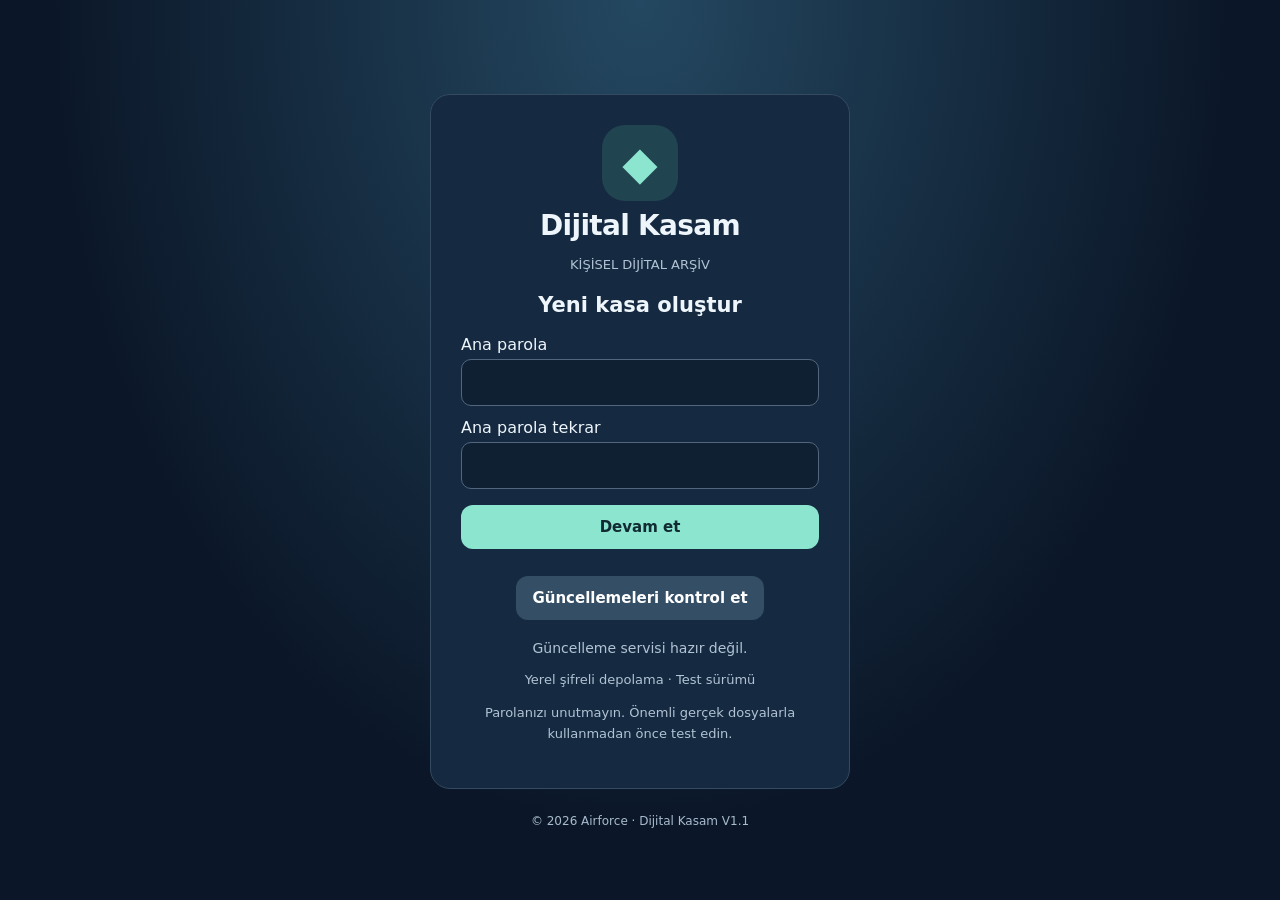
==== commit b0ea14eb: "Dijital Kasam V1.1: readback integrity, authenticated atomic backup restore, safe PWA updates" ====
--- a/index.html
+++ b/index.html
@@ -1 +1 @@
-<!doctype html><html lang="tr"><head><meta charset="utf-8"><meta name="viewport" content="width=device-width,initial-scale=1,viewport-fit=cover"><meta name="theme-color" content="#102239"><meta http-equiv="Content-Security-Policy" content="default-src 'none';script-src 'self';style-src 'self';img-src 'self' blob:;media-src blob:;worker-src 'self';manifest-src 'self';connect-src 'none';base-uri 'none';form-action 'none'"><link rel="manifest" href="manifest.webmanifest"><link rel="stylesheet" href="style.css"><title>Dijital Kasam</title></head><body><main><section id="gate"><div class="logo">◆</div><h1>Dijital Kasam</h1><p class="muted">KİŞİSEL DİJİTAL ARŞİV</p><h2 id="gateTitle">Kasayı aç</h2><form id="login"><label for="master">Ana parola</label><input id="master" type="password" required autocomplete="current-password"><div id="confirmWrap" hidden><label for="confirm">Ana parola tekrar</label><input id="confirm" type="password" autocomplete="new-password"></div><button>Devam et</button></form><p id="error" role="alert"></p><p class="muted">Yerel şifreli depolama · Test sürümü</p><p class="muted">Parolanızı unutmayın. Önemli gerçek dosyalarla kullanmadan önce test edin.</p></section><section id="app" hidden><header><h1>Dijital Kasam</h1><button id="help" aria-label="Yardım">?</button><button id="lock">Çıkış</button></header><p class="muted">Özel alanınız · V1.0 test</p><div id="menu" class="grid"></div><section id="workspace" hidden><button id="back" class="secondary">← Ana menü</button><h2 id="category"></h2><form id="add"><label for="name">Kayıt adı / dosya adı</label><input id="name" maxlength="150"><label for="folder">Klasör</label><input id="folder" maxlength="100" placeholder="Örn. Kişisel"><div id="textWrap" hidden><label for="note">İçerik</label><textarea id="note" rows="5"></textarea></div><div id="fileWrap"><label for="file">Dosya seç</label><input id="file" type="file"><small>Test sınırı: dosya başına 25 MB</small></div><button id="save">Şifreleyerek kaydet</button></form><p id="status" role="status"></p><input id="search" placeholder="Kayıt veya klasör ara"><div id="records"></div></section><section class="storage"><h3>Depolama ve yedekleme</h3><p id="usage"></p><button id="backup">Şifreli yedek indir</button><p class="muted">Bu test sürümünde yedek geri yükleme henüz yoktur. Verileri temizlemeyin.</p></section></section><footer>© 2026 Airforce · Dijital Kasam V1.0</footer></main><dialog id="helpDialog"><h2>Kullanım kılavuzu</h2><p>Bir kategori seçin, dosya veya not ekleyin, klasör adı yazın ve kaydedin. Kayıtlar cihazınızda şifrelenir. Çıkış yapınca kasa kilitlenir. Dosya açma düğmesi desteklenen fotoğraf ve videoları uygulama içinde gösterir; diğer dosyalar cihazınıza indirilir. İndirilen dosyalar şifreli değildir. Ana parola unutulursa veriler açılamaz. Tarayıcı verisi silinirse kayıtlar kaybolabilir. Bu test sürümünde Face ID ve yedek geri yükleme henüz yoktur.</p><button id="closeHelp">Kapat</button></dialog><script src="app.js"></script></body></html>+<!doctype html><html lang="tr"><head><meta charset="utf-8"><meta name="viewport" content="width=device-width,initial-scale=1,viewport-fit=cover"><meta name="theme-color" content="#102239"><meta http-equiv="Content-Security-Policy" content="default-src 'none';script-src 'self';style-src 'self';img-src 'self' blob:;media-src blob:;worker-src 'self';manifest-src 'self';connect-src 'none';base-uri 'none';form-action 'none'"><link rel="manifest" href="manifest.webmanifest"><link rel="stylesheet" href="style.css?v=11"><title>Dijital Kasam</title></head><body><main><section id="gate"><div class="logo">◆</div><h1>Dijital Kasam</h1><p class="muted">KİŞİSEL DİJİTAL ARŞİV</p><h2 id="gateTitle">Kasayı aç</h2><form id="login"><label for="master">Ana parola</label><input id="master" type="password" required autocomplete="current-password"><div id="confirmWrap" hidden><label for="confirm">Ana parola tekrar</label><input id="confirm" type="password" autocomplete="new-password"></div><button>Devam et</button></form><p id="error" role="alert"></p><button id="checkUpdateGate" class="secondary" type="button">Güncellemeleri kontrol et</button><p id="updateGateStatus" role="status"></p><p class="muted">Yerel şifreli depolama · Test sürümü</p><p class="muted">Parolanızı unutmayın. Önemli gerçek dosyalarla kullanmadan önce test edin.</p></section><section id="app" hidden><header><h1>Dijital Kasam</h1><button id="help" aria-label="Yardım">?</button><button id="lock">Çıkış</button></header><p class="muted">Özel alanınız · V1.1 test</p><div id="menu" class="grid"></div><section id="workspace" hidden><button id="back" class="secondary">← Ana menü</button><h2 id="category"></h2><form id="add"><label for="name">Kayıt adı / dosya adı</label><input id="name" maxlength="150"><label for="folder">Klasör</label><input id="folder" maxlength="100" placeholder="Örn. Kişisel"><div id="textWrap" hidden><label for="note">İçerik</label><textarea id="note" rows="5"></textarea></div><div id="fileWrap"><label for="file">Dosya seç</label><input id="file" type="file"><small>Test sınırı: dosya başına 25 MB</small></div><button id="save">Şifreleyerek kaydet</button></form><p id="status" role="status"></p><p id="verified" class="verified" role="status"></p><input id="search" placeholder="Kayıt veya klasör ara"><div id="records"></div></section><section class="storage"><h3>Depolama ve yedekleme</h3><p id="usage"></p><button id="backup">Şifreli yedek indir</button><button id="restore" class="secondary">Şifreli yedeği geri yükle</button><input id="restoreFile" type="file" accept=".json,application/json" hidden><p id="restoreStatus" role="status"></p><button id="checkUpdate" class="secondary">Güncellemeleri kontrol et</button><p id="updateStatus" role="status"></p><p class="muted">Yedekleme ve geri yüklemeyi örnek dosyalarla doğrulamadan orijinal dosyaları kalıcı silmeyin.</p></section></section><footer>© 2026 Airforce · Dijital Kasam V1.1</footer></main><dialog id="helpDialog"><h2>Kullanım kılavuzu</h2><p>Bir kategori seçin, dosya veya not ekleyin, klasör adı yazın ve kaydedin. Kayıtlar cihazınızda şifrelenir. Çıkış yapınca kasa kilitlenir. Dosya açma düğmesi desteklenen fotoğraf ve videoları uygulama içinde gösterir; diğer dosyalar cihazınıza indirilir. İndirilen dosyalar şifreli değildir. Ana parola unutulursa veriler açılamaz. Tarayıcı verisi silinirse kayıtlar kaybolabilir. Geri yükleme mevcut kasanın yerini alır; önce güncel şifreli yedek alın. Yeni sürüm internet bağlantısı olduğunda kontrol edilir ve kasa kilitliyken uygulanır. Face ID henüz yoktur. PWA galerideki orijinali otomatik silemez.</p><button id="closeHelp">Kapat</button></dialog><script src="app.js?v=11"></script></body></html>
--- a/style.css
+++ b/style.css
@@ -1 +1,2 @@
-*{box-sizing:border-box}body{margin:0;background:radial-gradient(ellipse at top,#244861,#0b1728 65%);color:#eef5fb;font:16px system-ui;min-height:100dvh}main{max-width:760px;margin:auto;padding:calc(22px + env(safe-area-inset-top)) 16px 24px}section{border-radius:20px}#gate{max-width:420px;margin:8vh auto 0;background:#152a40;border:1px solid #344a60;padding:30px;text-align:center}h1{font-size:28px;letter-spacing:-.7px;margin:8px 0}h2{font-size:21px}h3{margin:8px 0}.logo{font-size:46px;color:#8be5cf;background:#214451;width:76px;height:76px;margin:auto;border-radius:23px;display:grid;place-items:center}.muted,small{color:#b1c3d4;font-size:13px;line-height:1.6}label{display:block;text-align:left;margin:12px 0 5px}input,textarea{display:block;width:100%;padding:13px;background:#0e2032;border:1px solid #52677d;border-radius:10px;color:#fff;font:inherit}button{background:#8be5cf;color:#102b32;border:0;border-radius:12px;padding:12px 16px;font:600 15px system-ui;min-height:44px;cursor:pointer;margin:6px 3px}form button{width:100%;margin:16px 0 5px}button.secondary{background:#344e65;color:white}header{display:flex;align-items:center;gap:6px}header h1{flex:1}header #lock{background:#a13b49;color:white}.grid{display:grid;grid-template-columns:repeat(2,minmax(0,1fr));gap:12px}.tile{background:#182d43;color:#edf5ff;border:1px solid #354d64;text-align:left;min-height:118px;margin:0}.tile span{display:block;font-size:25px;color:#8be5cf;margin-bottom:8px}.tile small{display:block}.storage,#workspace{background:#152a40;padding:18px;margin-top:18px;border:1px solid #344a60}article{border:1px solid #465b70;border-radius:12px;padding:12px;margin:12px 0;overflow-wrap:anywhere}article img,article video{max-width:100%;max-height:350px}footer{text-align:center;color:#a8bbce;font-size:12px;padding:25px 0}#error,#status{color:#ffb6b6}dialog{max-width:90vw;border:0;border-radius:16px;background:#172d42;color:white;padding:24px;line-height:1.6}dialog::backdrop{background:#000b}[hidden]{display:none!important}button:disabled{opacity:.5}+*{box-sizing:border-box}body{margin:0;background:radial-gradient(ellipse at top,#244861,#0b1728 65%);color:#eef5fb;font:16px system-ui;min-height:100dvh}main{max-width:760px;margin:auto;padding:calc(22px + env(safe-area-inset-top)) 16px 24px}section{border-radius:20px}#gate{max-width:420px;margin:8vh auto 0;background:#152a40;border:1px solid #344a60;padding:30px;text-align:center}h1{font-size:28px;letter-spacing:-.7px;margin:8px 0}h2{font-size:21px}h3{margin:8px 0}.logo{font-size:46px;color:#8be5cf;background:#214451;width:76px;height:76px;margin:auto;border-radius:23px;display:grid;place-items:center}.muted,small{color:#b1c3d4;font-size:13px;line-height:1.6}label{display:block;text-align:left;margin:12px 0 5px}input,textarea{display:block;width:100%;padding:13px;background:#0e2032;border:1px solid #52677d;border-radius:10px;color:#fff;font:inherit}button{background:#8be5cf;color:#102b32;border:0;border-radius:12px;padding:12px 16px;font:600 15px system-ui;min-height:44px;cursor:pointer;margin:6px 3px}form button{width:100%;margin:16px 0 5px}button.secondary{background:#344e65;color:white}header{display:flex;align-items:center;gap:6px}header h1{flex:1}header #lock{background:#a13b49;color:white}.grid{display:grid;grid-template-columns:repeat(2,minmax(0,1fr));gap:12px}.tile{background:#182d43;color:#edf5ff;border:1px solid #354d64;text-align:left;min-height:118px;margin:0}.tile span{display:block;font-size:25px;color:#8be5cf;margin-bottom:8px}.tile small{display:block}.storage,#workspace{background:#152a40;padding:18px;margin-top:18px;border:1px solid #344a60}article{border:1px solid #465b70;border-radius:12px;padding:12px;margin:12px 0;overflow-wrap:anywhere}article img,article video{max-width:100%;max-height:350px}footer{text-align:center;color:#a8bbce;font-size:12px;padding:25px 0}#error,#status{color:#ffb6b6}dialog{max-width:90vw;border:0;border-radius:16px;background:#172d42;color:white;padding:24px;line-height:1.6}dialog::backdrop{background:#000b}[hidden]{display:none!important}button:disabled{opacity:.5}
+.verified{color:#8be5cf;line-height:1.6}#restoreStatus,#updateStatus,#updateGateStatus{font-size:14px;color:#b1c3d4;overflow-wrap:anywhere}
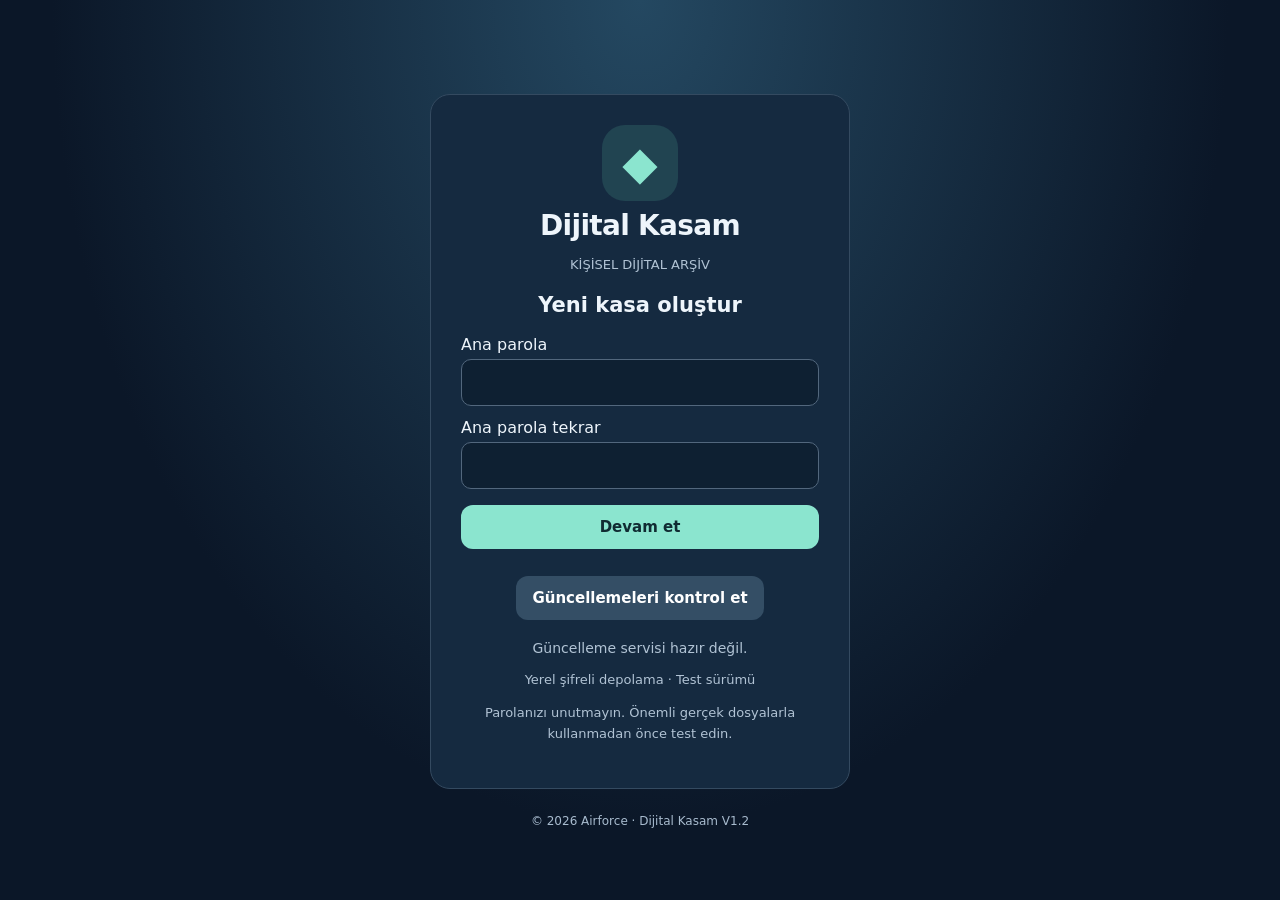
==== commit 26b441fb: "Dijital Kasam V1.2 original-format export with filename, topic and system share/save" ====
--- a/index.html
+++ b/index.html
@@ -1 +1 @@
-<!doctype html><html lang="tr"><head><meta charset="utf-8"><meta name="viewport" content="width=device-width,initial-scale=1,viewport-fit=cover"><meta name="theme-color" content="#102239"><meta http-equiv="Content-Security-Policy" content="default-src 'none';script-src 'self';style-src 'self';img-src 'self' blob:;media-src blob:;worker-src 'self';manifest-src 'self';connect-src 'none';base-uri 'none';form-action 'none'"><link rel="manifest" href="manifest.webmanifest"><link rel="stylesheet" href="style.css?v=11"><title>Dijital Kasam</title></head><body><main><section id="gate"><div class="logo">◆</div><h1>Dijital Kasam</h1><p class="muted">KİŞİSEL DİJİTAL ARŞİV</p><h2 id="gateTitle">Kasayı aç</h2><form id="login"><label for="master">Ana parola</label><input id="master" type="password" required autocomplete="current-password"><div id="confirmWrap" hidden><label for="confirm">Ana parola tekrar</label><input id="confirm" type="password" autocomplete="new-password"></div><button>Devam et</button></form><p id="error" role="alert"></p><button id="checkUpdateGate" class="secondary" type="button">Güncellemeleri kontrol et</button><p id="updateGateStatus" role="status"></p><p class="muted">Yerel şifreli depolama · Test sürümü</p><p class="muted">Parolanızı unutmayın. Önemli gerçek dosyalarla kullanmadan önce test edin.</p></section><section id="app" hidden><header><h1>Dijital Kasam</h1><button id="help" aria-label="Yardım">?</button><button id="lock">Çıkış</button></header><p class="muted">Özel alanınız · V1.1 test</p><div id="menu" class="grid"></div><section id="workspace" hidden><button id="back" class="secondary">← Ana menü</button><h2 id="category"></h2><form id="add"><label for="name">Kayıt adı / dosya adı</label><input id="name" maxlength="150"><label for="folder">Klasör</label><input id="folder" maxlength="100" placeholder="Örn. Kişisel"><div id="textWrap" hidden><label for="note">İçerik</label><textarea id="note" rows="5"></textarea></div><div id="fileWrap"><label for="file">Dosya seç</label><input id="file" type="file"><small>Test sınırı: dosya başına 25 MB</small></div><button id="save">Şifreleyerek kaydet</button></form><p id="status" role="status"></p><p id="verified" class="verified" role="status"></p><input id="search" placeholder="Kayıt veya klasör ara"><div id="records"></div></section><section class="storage"><h3>Depolama ve yedekleme</h3><p id="usage"></p><button id="backup">Şifreli yedek indir</button><button id="restore" class="secondary">Şifreli yedeği geri yükle</button><input id="restoreFile" type="file" accept=".json,application/json" hidden><p id="restoreStatus" role="status"></p><button id="checkUpdate" class="secondary">Güncellemeleri kontrol et</button><p id="updateStatus" role="status"></p><p class="muted">Yedekleme ve geri yüklemeyi örnek dosyalarla doğrulamadan orijinal dosyaları kalıcı silmeyin.</p></section></section><footer>© 2026 Airforce · Dijital Kasam V1.1</footer></main><dialog id="helpDialog"><h2>Kullanım kılavuzu</h2><p>Bir kategori seçin, dosya veya not ekleyin, klasör adı yazın ve kaydedin. Kayıtlar cihazınızda şifrelenir. Çıkış yapınca kasa kilitlenir. Dosya açma düğmesi desteklenen fotoğraf ve videoları uygulama içinde gösterir; diğer dosyalar cihazınıza indirilir. İndirilen dosyalar şifreli değildir. Ana parola unutulursa veriler açılamaz. Tarayıcı verisi silinirse kayıtlar kaybolabilir. Geri yükleme mevcut kasanın yerini alır; önce güncel şifreli yedek alın. Yeni sürüm internet bağlantısı olduğunda kontrol edilir ve kasa kilitliyken uygulanır. Face ID henüz yoktur. PWA galerideki orijinali otomatik silemez.</p><button id="closeHelp">Kapat</button></dialog><script src="app.js?v=11"></script></body></html>+<!doctype html><html lang="tr"><head><meta charset="utf-8"><meta name="viewport" content="width=device-width,initial-scale=1,viewport-fit=cover"><meta name="theme-color" content="#102239"><meta http-equiv="Content-Security-Policy" content="default-src 'none';script-src 'self';style-src 'self';img-src 'self' blob:;media-src blob:;worker-src 'self';manifest-src 'self';connect-src 'none';base-uri 'none';form-action 'none'"><link rel="manifest" href="manifest.webmanifest"><link rel="stylesheet" href="style.css?v=12"><title>Dijital Kasam</title></head><body><main><section id="gate"><div class="logo">◆</div><h1>Dijital Kasam</h1><p class="muted">KİŞİSEL DİJİTAL ARŞİV</p><h2 id="gateTitle">Kasayı aç</h2><form id="login"><label for="master">Ana parola</label><input id="master" type="password" required autocomplete="current-password"><div id="confirmWrap" hidden><label for="confirm">Ana parola tekrar</label><input id="confirm" type="password" autocomplete="new-password"></div><button>Devam et</button></form><p id="error" role="alert"></p><button id="checkUpdateGate" class="secondary" type="button">Güncellemeleri kontrol et</button><p id="updateGateStatus" role="status"></p><p class="muted">Yerel şifreli depolama · Test sürümü</p><p class="muted">Parolanızı unutmayın. Önemli gerçek dosyalarla kullanmadan önce test edin.</p></section><section id="app" hidden><header><h1>Dijital Kasam</h1><button id="help" aria-label="Yardım">?</button><button id="lock">Çıkış</button></header><p class="muted">Özel alanınız · V1.2 test</p><div id="menu" class="grid"></div><section id="workspace" hidden><button id="back" class="secondary">← Ana menü</button><h2 id="category"></h2><form id="add"><label for="name">Kayıt adı / dosya adı</label><input id="name" maxlength="150"><label for="folder">Klasör</label><input id="folder" maxlength="100" placeholder="Örn. Kişisel"><div id="textWrap" hidden><label for="note">İçerik</label><textarea id="note" rows="5"></textarea></div><div id="fileWrap"><label for="file">Dosya seç</label><input id="file" type="file"><small>Test sınırı: dosya başına 25 MB</small></div><button id="save">Şifreleyerek kaydet</button></form><p id="status" role="status"></p><p id="verified" class="verified" role="status"></p><input id="search" placeholder="Kayıt veya klasör ara"><div id="records"></div></section><section class="storage"><h3>Depolama ve yedekleme</h3><p id="usage"></p><button id="backup">Şifreli yedek indir</button><button id="restore" class="secondary">Şifreli yedeği geri yükle</button><input id="restoreFile" type="file" accept=".json,application/json" hidden><p id="restoreStatus" role="status"></p><button id="checkUpdate" class="secondary">Güncellemeleri kontrol et</button><p id="updateStatus" role="status"></p><p class="muted">Yedekleme ve geri yüklemeyi örnek dosyalarla doğrulamadan orijinal dosyaları kalıcı silmeyin.</p></section></section><footer>© 2026 Airforce · Dijital Kasam V1.2</footer></main><dialog id="helpDialog"><h2>Kullanım kılavuzu</h2><p>Bir kategori seçin, dosya veya not ekleyin, klasör adı yazın ve kaydedin. Kayıtlar cihazınızda şifrelenir. Çıkış yapınca kasa kilitlenir. Dosya açma düğmesi desteklenen fotoğraf ve videoları uygulama içinde gösterir; diğer dosyalar cihazınıza indirilir. Telefona aktar düğmesi orijinal dosya biçimini korur. İsteğe bağlı dosya adı ve konu belirleyin; sistem paylaşım ekranından hedef klasörü seçin. İndirilen dosyalar şifreli değildir. Ana parola unutulursa veriler açılamaz. Tarayıcı verisi silinirse kayıtlar kaybolabilir. Geri yükleme mevcut kasanın yerini alır; önce güncel şifreli yedek alın. Yeni sürüm internet bağlantısı olduğunda kontrol edilir ve kasa kilitliyken uygulanır. Face ID henüz yoktur. PWA galerideki orijinali otomatik silemez.</p><button id="closeHelp">Kapat</button></dialog><dialog id="exportDialog" aria-labelledby="exportTitle"><h2 id="exportTitle">Telefona aktar</h2><p id="exportOriginal" class="muted"></p><label for="exportName">Dosya adı (uzantı korunur)</label><input id="exportName" maxlength="150"><label for="exportTopic">Konu / klasör adı (isteğe bağlı)</label><input id="exportTopic" maxlength="80" placeholder="Örn. Tatil"><label for="exportPrefix"><input id="exportPrefix" type="checkbox"> Konuyu dosya adının başına ekle</label><p class="muted">Paylaş / Dosyalara Kaydet ile telefonunuzdaki hedef klasörü seçin. Klasör seçimi desteklenmezse dosya normal indirme konumuna gider. Dışarı aktarılan kopya şifresizdir; kasadaki kayıt korunur.</p><button id="exportShare" type="button">Paylaş / Dosyalara Kaydet</button><button id="exportPicker" type="button" class="secondary" hidden>Klasör ve konum seç</button><button id="exportDownload" type="button" class="secondary">Dosyayı indir</button><button id="exportClose" type="button" class="secondary">Vazgeç</button><p id="exportStatus" role="status"></p></dialog><script src="app.js?v=12"></script></body></html>
--- a/style.css
+++ b/style.css
@@ -1,2 +1,3 @@
 *{box-sizing:border-box}body{margin:0;background:radial-gradient(ellipse at top,#244861,#0b1728 65%);color:#eef5fb;font:16px system-ui;min-height:100dvh}main{max-width:760px;margin:auto;padding:calc(22px + env(safe-area-inset-top)) 16px 24px}section{border-radius:20px}#gate{max-width:420px;margin:8vh auto 0;background:#152a40;border:1px solid #344a60;padding:30px;text-align:center}h1{font-size:28px;letter-spacing:-.7px;margin:8px 0}h2{font-size:21px}h3{margin:8px 0}.logo{font-size:46px;color:#8be5cf;background:#214451;width:76px;height:76px;margin:auto;border-radius:23px;display:grid;place-items:center}.muted,small{color:#b1c3d4;font-size:13px;line-height:1.6}label{display:block;text-align:left;margin:12px 0 5px}input,textarea{display:block;width:100%;padding:13px;background:#0e2032;border:1px solid #52677d;border-radius:10px;color:#fff;font:inherit}button{background:#8be5cf;color:#102b32;border:0;border-radius:12px;padding:12px 16px;font:600 15px system-ui;min-height:44px;cursor:pointer;margin:6px 3px}form button{width:100%;margin:16px 0 5px}button.secondary{background:#344e65;color:white}header{display:flex;align-items:center;gap:6px}header h1{flex:1}header #lock{background:#a13b49;color:white}.grid{display:grid;grid-template-columns:repeat(2,minmax(0,1fr));gap:12px}.tile{background:#182d43;color:#edf5ff;border:1px solid #354d64;text-align:left;min-height:118px;margin:0}.tile span{display:block;font-size:25px;color:#8be5cf;margin-bottom:8px}.tile small{display:block}.storage,#workspace{background:#152a40;padding:18px;margin-top:18px;border:1px solid #344a60}article{border:1px solid #465b70;border-radius:12px;padding:12px;margin:12px 0;overflow-wrap:anywhere}article img,article video{max-width:100%;max-height:350px}footer{text-align:center;color:#a8bbce;font-size:12px;padding:25px 0}#error,#status{color:#ffb6b6}dialog{max-width:90vw;border:0;border-radius:16px;background:#172d42;color:white;padding:24px;line-height:1.6}dialog::backdrop{background:#000b}[hidden]{display:none!important}button:disabled{opacity:.5}
-.verified{color:#8be5cf;line-height:1.6}#restoreStatus,#updateStatus,#updateGateStatus{font-size:14px;color:#b1c3d4;overflow-wrap:anywhere}+.verified{color:#8be5cf;line-height:1.6}#restoreStatus,#updateStatus,#updateGateStatus{font-size:14px;color:#b1c3d4;overflow-wrap:anywhere}
+#exportDialog{width:min(480px,94vw);max-height:90dvh;overflow:auto}#exportPrefix{display:inline-block;width:auto;margin-right:8px}#exportStatus{color:#ffb6b6}#exportDialog label{line-height:1.5}
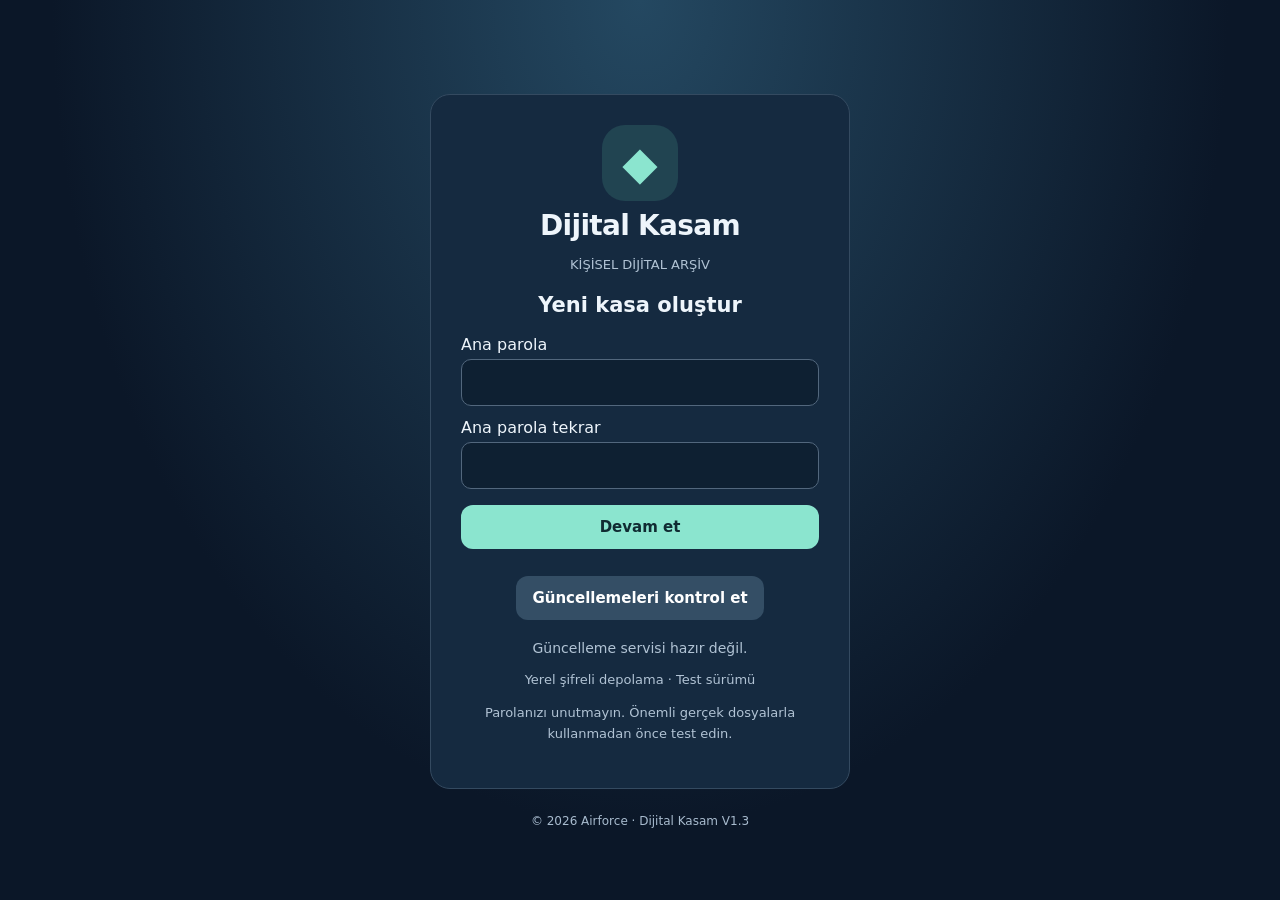
==== commit 28ae7550: "Dijital Kasam V1.3: live storage quota estimate and encrypted category breakdown" ====
--- a/index.html
+++ b/index.html
@@ -1 +1 @@
-<!doctype html><html lang="tr"><head><meta charset="utf-8"><meta name="viewport" content="width=device-width,initial-scale=1,viewport-fit=cover"><meta name="theme-color" content="#102239"><meta http-equiv="Content-Security-Policy" content="default-src 'none';script-src 'self';style-src 'self';img-src 'self' blob:;media-src blob:;worker-src 'self';manifest-src 'self';connect-src 'none';base-uri 'none';form-action 'none'"><link rel="manifest" href="manifest.webmanifest"><link rel="stylesheet" href="style.css?v=12"><title>Dijital Kasam</title></head><body><main><section id="gate"><div class="logo">◆</div><h1>Dijital Kasam</h1><p class="muted">KİŞİSEL DİJİTAL ARŞİV</p><h2 id="gateTitle">Kasayı aç</h2><form id="login"><label for="master">Ana parola</label><input id="master" type="password" required autocomplete="current-password"><div id="confirmWrap" hidden><label for="confirm">Ana parola tekrar</label><input id="confirm" type="password" autocomplete="new-password"></div><button>Devam et</button></form><p id="error" role="alert"></p><button id="checkUpdateGate" class="secondary" type="button">Güncellemeleri kontrol et</button><p id="updateGateStatus" role="status"></p><p class="muted">Yerel şifreli depolama · Test sürümü</p><p class="muted">Parolanızı unutmayın. Önemli gerçek dosyalarla kullanmadan önce test edin.</p></section><section id="app" hidden><header><h1>Dijital Kasam</h1><button id="help" aria-label="Yardım">?</button><button id="lock">Çıkış</button></header><p class="muted">Özel alanınız · V1.2 test</p><div id="menu" class="grid"></div><section id="workspace" hidden><button id="back" class="secondary">← Ana menü</button><h2 id="category"></h2><form id="add"><label for="name">Kayıt adı / dosya adı</label><input id="name" maxlength="150"><label for="folder">Klasör</label><input id="folder" maxlength="100" placeholder="Örn. Kişisel"><div id="textWrap" hidden><label for="note">İçerik</label><textarea id="note" rows="5"></textarea></div><div id="fileWrap"><label for="file">Dosya seç</label><input id="file" type="file"><small>Test sınırı: dosya başına 25 MB</small></div><button id="save">Şifreleyerek kaydet</button></form><p id="status" role="status"></p><p id="verified" class="verified" role="status"></p><input id="search" placeholder="Kayıt veya klasör ara"><div id="records"></div></section><section class="storage"><h3>Depolama ve yedekleme</h3><p id="usage"></p><button id="backup">Şifreli yedek indir</button><button id="restore" class="secondary">Şifreli yedeği geri yükle</button><input id="restoreFile" type="file" accept=".json,application/json" hidden><p id="restoreStatus" role="status"></p><button id="checkUpdate" class="secondary">Güncellemeleri kontrol et</button><p id="updateStatus" role="status"></p><p class="muted">Yedekleme ve geri yüklemeyi örnek dosyalarla doğrulamadan orijinal dosyaları kalıcı silmeyin.</p></section></section><footer>© 2026 Airforce · Dijital Kasam V1.2</footer></main><dialog id="helpDialog"><h2>Kullanım kılavuzu</h2><p>Bir kategori seçin, dosya veya not ekleyin, klasör adı yazın ve kaydedin. Kayıtlar cihazınızda şifrelenir. Çıkış yapınca kasa kilitlenir. Dosya açma düğmesi desteklenen fotoğraf ve videoları uygulama içinde gösterir; diğer dosyalar cihazınıza indirilir. Telefona aktar düğmesi orijinal dosya biçimini korur. İsteğe bağlı dosya adı ve konu belirleyin; sistem paylaşım ekranından hedef klasörü seçin. İndirilen dosyalar şifreli değildir. Ana parola unutulursa veriler açılamaz. Tarayıcı verisi silinirse kayıtlar kaybolabilir. Geri yükleme mevcut kasanın yerini alır; önce güncel şifreli yedek alın. Yeni sürüm internet bağlantısı olduğunda kontrol edilir ve kasa kilitliyken uygulanır. Face ID henüz yoktur. PWA galerideki orijinali otomatik silemez.</p><button id="closeHelp">Kapat</button></dialog><dialog id="exportDialog" aria-labelledby="exportTitle"><h2 id="exportTitle">Telefona aktar</h2><p id="exportOriginal" class="muted"></p><label for="exportName">Dosya adı (uzantı korunur)</label><input id="exportName" maxlength="150"><label for="exportTopic">Konu / klasör adı (isteğe bağlı)</label><input id="exportTopic" maxlength="80" placeholder="Örn. Tatil"><label for="exportPrefix"><input id="exportPrefix" type="checkbox"> Konuyu dosya adının başına ekle</label><p class="muted">Paylaş / Dosyalara Kaydet ile telefonunuzdaki hedef klasörü seçin. Klasör seçimi desteklenmezse dosya normal indirme konumuna gider. Dışarı aktarılan kopya şifresizdir; kasadaki kayıt korunur.</p><button id="exportShare" type="button">Paylaş / Dosyalara Kaydet</button><button id="exportPicker" type="button" class="secondary" hidden>Klasör ve konum seç</button><button id="exportDownload" type="button" class="secondary">Dosyayı indir</button><button id="exportClose" type="button" class="secondary">Vazgeç</button><p id="exportStatus" role="status"></p></dialog><script src="app.js?v=12"></script></body></html>+<!doctype html><html lang="tr"><head><meta charset="utf-8"><meta name="viewport" content="width=device-width,initial-scale=1,viewport-fit=cover"><meta name="theme-color" content="#102239"><meta http-equiv="Content-Security-Policy" content="default-src 'none';script-src 'self';style-src 'self';img-src 'self' blob:;media-src blob:;worker-src 'self';manifest-src 'self';connect-src 'none';base-uri 'none';form-action 'none'"><link rel="manifest" href="manifest.webmanifest"><link rel="stylesheet" href="style.css?v=13"><title>Dijital Kasam</title></head><body><main><section id="gate"><div class="logo">◆</div><h1>Dijital Kasam</h1><p class="muted">KİŞİSEL DİJİTAL ARŞİV</p><h2 id="gateTitle">Kasayı aç</h2><form id="login"><label for="master">Ana parola</label><input id="master" type="password" required autocomplete="current-password"><div id="confirmWrap" hidden><label for="confirm">Ana parola tekrar</label><input id="confirm" type="password" autocomplete="new-password"></div><button>Devam et</button></form><p id="error" role="alert"></p><button id="checkUpdateGate" class="secondary" type="button">Güncellemeleri kontrol et</button><p id="updateGateStatus" role="status"></p><p class="muted">Yerel şifreli depolama · Test sürümü</p><p class="muted">Parolanızı unutmayın. Önemli gerçek dosyalarla kullanmadan önce test edin.</p></section><section id="app" hidden><header><h1>Dijital Kasam</h1><button id="help" aria-label="Yardım">?</button><button id="lock">Çıkış</button></header><p class="muted">Özel alanınız · V1.3 test</p><div id="menu" class="grid"></div><section id="workspace" hidden><button id="back" class="secondary">← Ana menü</button><h2 id="category"></h2><form id="add"><label for="name">Kayıt adı / dosya adı</label><input id="name" maxlength="150"><label for="folder">Klasör</label><input id="folder" maxlength="100" placeholder="Örn. Kişisel"><div id="textWrap" hidden><label for="note">İçerik</label><textarea id="note" rows="5"></textarea></div><div id="fileWrap"><label for="file">Dosya seç</label><input id="file" type="file"><small>Test sınırı: dosya başına 25 MB</small></div><button id="save">Şifreleyerek kaydet</button></form><p id="status" role="status"></p><p id="verified" class="verified" role="status"></p><input id="search" placeholder="Kayıt veya klasör ara"><div id="records"></div></section><section class="storage"><div class="storageHead"><h3>Depolama alanı</h3><button type="button" id="refreshStorage" class="secondary" aria-label="Depolama bilgisini yenile">↻</button></div><p id="usage"></p><div id="storageMetrics" class="storageMetrics"><div><small>Tarayıcı kullanımı</small><strong id="quotaUsed">—</strong></div><div><small>Tahmini boş alan</small><strong id="quotaFree">—</strong></div><div><small>Tahmini kapasite</small><strong id="quotaTotal">—</strong></div></div><progress id="storageBar" max="100" value="0" aria-label="Depolama doluluk oranı" hidden></progress><p id="storageStatus" role="status" class="muted"></p><div id="storageCategories"></div><p class="muted">Kapasite tarayıcının bu siteye ayırabileceği tahmini alandır; telefonun toplam boş hafızası değildir. Şifreli dosya boyutları kasa verileridir, tarayıcı kullanımına önbellek ve diğer ek yükler de dahildir.</p><h3>Yedekleme ve güncelleme</h3><button id="backup">Şifreli yedek indir</button><button id="restore" class="secondary">Şifreli yedeği geri yükle</button><input id="restoreFile" type="file" accept=".json,application/json" hidden><p id="restoreStatus" role="status"></p><button id="checkUpdate" class="secondary">Güncellemeleri kontrol et</button><p id="updateStatus" role="status"></p><p class="muted">Yedekleme ve geri yüklemeyi örnek dosyalarla doğrulamadan orijinal dosyaları kalıcı silmeyin.</p></section></section><footer>© 2026 Airforce · Dijital Kasam V1.3</footer></main><dialog id="helpDialog"><h2>Kullanım kılavuzu</h2><p>Bir kategori seçin, dosya veya not ekleyin, klasör adı yazın ve kaydedin. Kayıtlar cihazınızda şifrelenir. Çıkış yapınca kasa kilitlenir. Dosya açma düğmesi desteklenen fotoğraf ve videoları uygulama içinde gösterir; diğer dosyalar cihazınıza indirilir. Telefona aktar düğmesi orijinal dosya biçimini korur. İsteğe bağlı dosya adı ve konu belirleyin; sistem paylaşım ekranından hedef klasörü seçin. İndirilen dosyalar şifreli değildir. Ana parola unutulursa veriler açılamaz. Tarayıcı verisi silinirse kayıtlar kaybolabilir. Geri yükleme mevcut kasanın yerini alır; önce güncel şifreli yedek alın. Yeni sürüm internet bağlantısı olduğunda kontrol edilir ve kasa kilitliyken uygulanır. Face ID henüz yoktur. PWA galerideki orijinali otomatik silemez.</p><button id="closeHelp">Kapat</button></dialog><dialog id="exportDialog" aria-labelledby="exportTitle"><h2 id="exportTitle">Telefona aktar</h2><p id="exportOriginal" class="muted"></p><label for="exportName">Dosya adı (uzantı korunur)</label><input id="exportName" maxlength="150"><label for="exportTopic">Konu / klasör adı (isteğe bağlı)</label><input id="exportTopic" maxlength="80" placeholder="Örn. Tatil"><label for="exportPrefix"><input id="exportPrefix" type="checkbox"> Konuyu dosya adının başına ekle</label><p class="muted">Paylaş / Dosyalara Kaydet ile telefonunuzdaki hedef klasörü seçin. Klasör seçimi desteklenmezse dosya normal indirme konumuna gider. Dışarı aktarılan kopya şifresizdir; kasadaki kayıt korunur.</p><button id="exportShare" type="button">Paylaş / Dosyalara Kaydet</button><button id="exportPicker" type="button" class="secondary" hidden>Klasör ve konum seç</button><button id="exportDownload" type="button" class="secondary">Dosyayı indir</button><button id="exportClose" type="button" class="secondary">Vazgeç</button><p id="exportStatus" role="status"></p></dialog><script src="app.js?v=13"></script></body></html>
--- a/style.css
+++ b/style.css
@@ -1,3 +1,4 @@
 *{box-sizing:border-box}body{margin:0;background:radial-gradient(ellipse at top,#244861,#0b1728 65%);color:#eef5fb;font:16px system-ui;min-height:100dvh}main{max-width:760px;margin:auto;padding:calc(22px + env(safe-area-inset-top)) 16px 24px}section{border-radius:20px}#gate{max-width:420px;margin:8vh auto 0;background:#152a40;border:1px solid #344a60;padding:30px;text-align:center}h1{font-size:28px;letter-spacing:-.7px;margin:8px 0}h2{font-size:21px}h3{margin:8px 0}.logo{font-size:46px;color:#8be5cf;background:#214451;width:76px;height:76px;margin:auto;border-radius:23px;display:grid;place-items:center}.muted,small{color:#b1c3d4;font-size:13px;line-height:1.6}label{display:block;text-align:left;margin:12px 0 5px}input,textarea{display:block;width:100%;padding:13px;background:#0e2032;border:1px solid #52677d;border-radius:10px;color:#fff;font:inherit}button{background:#8be5cf;color:#102b32;border:0;border-radius:12px;padding:12px 16px;font:600 15px system-ui;min-height:44px;cursor:pointer;margin:6px 3px}form button{width:100%;margin:16px 0 5px}button.secondary{background:#344e65;color:white}header{display:flex;align-items:center;gap:6px}header h1{flex:1}header #lock{background:#a13b49;color:white}.grid{display:grid;grid-template-columns:repeat(2,minmax(0,1fr));gap:12px}.tile{background:#182d43;color:#edf5ff;border:1px solid #354d64;text-align:left;min-height:118px;margin:0}.tile span{display:block;font-size:25px;color:#8be5cf;margin-bottom:8px}.tile small{display:block}.storage,#workspace{background:#152a40;padding:18px;margin-top:18px;border:1px solid #344a60}article{border:1px solid #465b70;border-radius:12px;padding:12px;margin:12px 0;overflow-wrap:anywhere}article img,article video{max-width:100%;max-height:350px}footer{text-align:center;color:#a8bbce;font-size:12px;padding:25px 0}#error,#status{color:#ffb6b6}dialog{max-width:90vw;border:0;border-radius:16px;background:#172d42;color:white;padding:24px;line-height:1.6}dialog::backdrop{background:#000b}[hidden]{display:none!important}button:disabled{opacity:.5}
 .verified{color:#8be5cf;line-height:1.6}#restoreStatus,#updateStatus,#updateGateStatus{font-size:14px;color:#b1c3d4;overflow-wrap:anywhere}
-#exportDialog{width:min(480px,94vw);max-height:90dvh;overflow:auto}#exportPrefix{display:inline-block;width:auto;margin-right:8px}#exportStatus{color:#ffb6b6}#exportDialog label{line-height:1.5}+#exportDialog{width:min(480px,94vw);max-height:90dvh;overflow:auto}#exportPrefix{display:inline-block;width:auto;margin-right:8px}#exportStatus{color:#ffb6b6}#exportDialog label{line-height:1.5}
+.storageHead{display:flex;align-items:center;justify-content:space-between;gap:8px}.storageMetrics{display:grid;grid-template-columns:repeat(2,minmax(0,1fr));gap:10px;margin:12px 0}.storageMetrics>div{background:#0e2032;border-radius:12px;padding:12px}.storageMetrics strong{display:block;font-size:20px;margin-top:5px;overflow-wrap:anywhere}#storageBar{width:100%;height:14px;accent-color:#8be5cf}#storageBar.warning{accent-color:#e9a34c}#storageBar.danger{accent-color:#e76b73}.storageCategory{display:flex;justify-content:space-between;align-items:center;gap:10px;border-bottom:1px solid #344a60;padding:9px 0}.storageCategory span{display:flex;align-items:center;gap:8px}.storageDot{width:10px;height:10px;border-radius:50%;display:inline-block}.cat0{background:#8be5cf}.cat1{background:#6499e1}.cat2{background:#b38be8}.cat3{background:#e3838a}.cat4{background:#e2b76a}.cat5{background:#849db7}
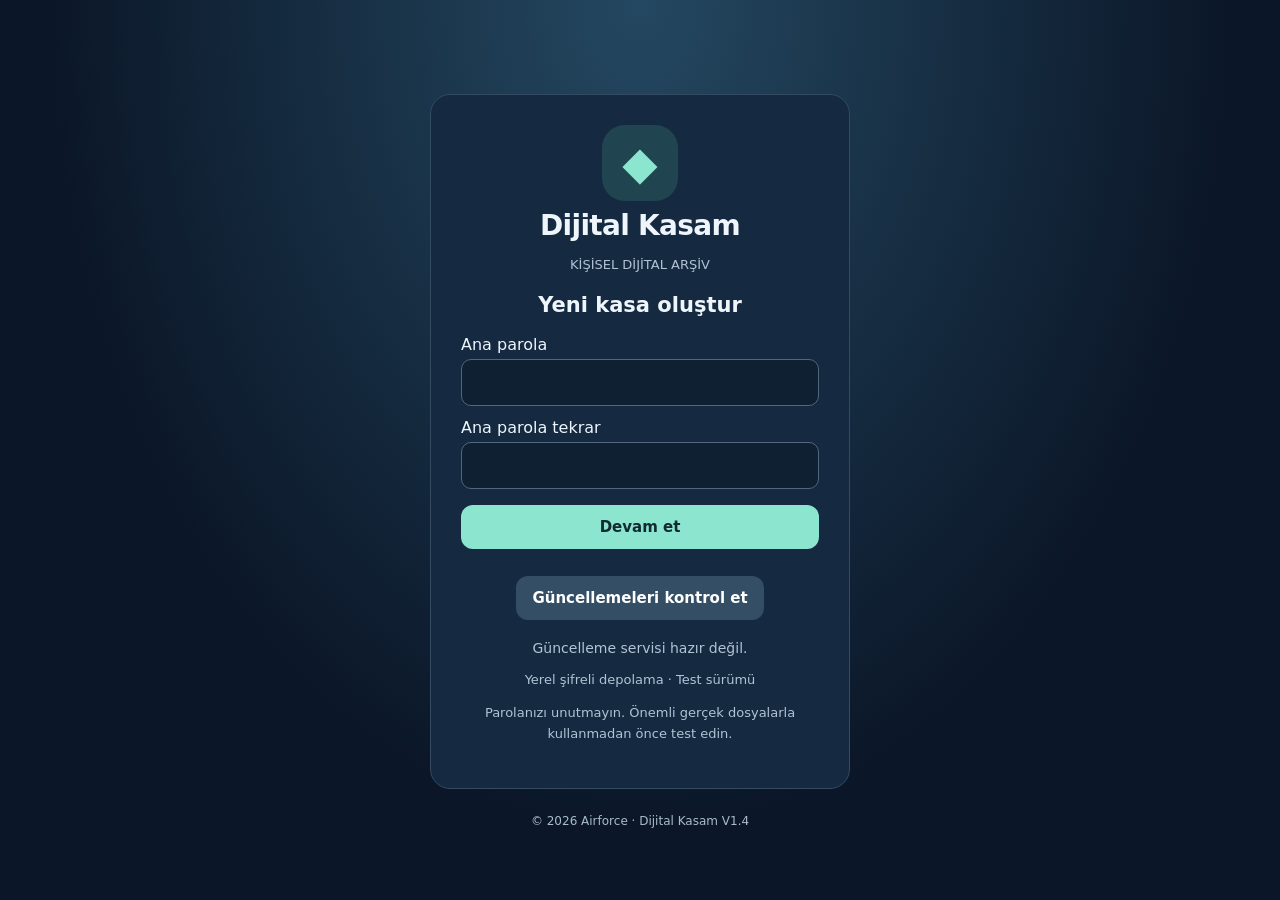
==== commit 61e541a3: "Dijital Kasam V1.4: media gallery share and document file export paths" ====
--- a/index.html
+++ b/index.html
@@ -1 +1 @@
-<!doctype html><html lang="tr"><head><meta charset="utf-8"><meta name="viewport" content="width=device-width,initial-scale=1,viewport-fit=cover"><meta name="theme-color" content="#102239"><meta http-equiv="Content-Security-Policy" content="default-src 'none';script-src 'self';style-src 'self';img-src 'self' blob:;media-src blob:;worker-src 'self';manifest-src 'self';connect-src 'none';base-uri 'none';form-action 'none'"><link rel="manifest" href="manifest.webmanifest"><link rel="stylesheet" href="style.css?v=13"><title>Dijital Kasam</title></head><body><main><section id="gate"><div class="logo">◆</div><h1>Dijital Kasam</h1><p class="muted">KİŞİSEL DİJİTAL ARŞİV</p><h2 id="gateTitle">Kasayı aç</h2><form id="login"><label for="master">Ana parola</label><input id="master" type="password" required autocomplete="current-password"><div id="confirmWrap" hidden><label for="confirm">Ana parola tekrar</label><input id="confirm" type="password" autocomplete="new-password"></div><button>Devam et</button></form><p id="error" role="alert"></p><button id="checkUpdateGate" class="secondary" type="button">Güncellemeleri kontrol et</button><p id="updateGateStatus" role="status"></p><p class="muted">Yerel şifreli depolama · Test sürümü</p><p class="muted">Parolanızı unutmayın. Önemli gerçek dosyalarla kullanmadan önce test edin.</p></section><section id="app" hidden><header><h1>Dijital Kasam</h1><button id="help" aria-label="Yardım">?</button><button id="lock">Çıkış</button></header><p class="muted">Özel alanınız · V1.3 test</p><div id="menu" class="grid"></div><section id="workspace" hidden><button id="back" class="secondary">← Ana menü</button><h2 id="category"></h2><form id="add"><label for="name">Kayıt adı / dosya adı</label><input id="name" maxlength="150"><label for="folder">Klasör</label><input id="folder" maxlength="100" placeholder="Örn. Kişisel"><div id="textWrap" hidden><label for="note">İçerik</label><textarea id="note" rows="5"></textarea></div><div id="fileWrap"><label for="file">Dosya seç</label><input id="file" type="file"><small>Test sınırı: dosya başına 25 MB</small></div><button id="save">Şifreleyerek kaydet</button></form><p id="status" role="status"></p><p id="verified" class="verified" role="status"></p><input id="search" placeholder="Kayıt veya klasör ara"><div id="records"></div></section><section class="storage"><div class="storageHead"><h3>Depolama alanı</h3><button type="button" id="refreshStorage" class="secondary" aria-label="Depolama bilgisini yenile">↻</button></div><p id="usage"></p><div id="storageMetrics" class="storageMetrics"><div><small>Tarayıcı kullanımı</small><strong id="quotaUsed">—</strong></div><div><small>Tahmini boş alan</small><strong id="quotaFree">—</strong></div><div><small>Tahmini kapasite</small><strong id="quotaTotal">—</strong></div></div><progress id="storageBar" max="100" value="0" aria-label="Depolama doluluk oranı" hidden></progress><p id="storageStatus" role="status" class="muted"></p><div id="storageCategories"></div><p class="muted">Kapasite tarayıcının bu siteye ayırabileceği tahmini alandır; telefonun toplam boş hafızası değildir. Şifreli dosya boyutları kasa verileridir, tarayıcı kullanımına önbellek ve diğer ek yükler de dahildir.</p><h3>Yedekleme ve güncelleme</h3><button id="backup">Şifreli yedek indir</button><button id="restore" class="secondary">Şifreli yedeği geri yükle</button><input id="restoreFile" type="file" accept=".json,application/json" hidden><p id="restoreStatus" role="status"></p><button id="checkUpdate" class="secondary">Güncellemeleri kontrol et</button><p id="updateStatus" role="status"></p><p class="muted">Yedekleme ve geri yüklemeyi örnek dosyalarla doğrulamadan orijinal dosyaları kalıcı silmeyin.</p></section></section><footer>© 2026 Airforce · Dijital Kasam V1.3</footer></main><dialog id="helpDialog"><h2>Kullanım kılavuzu</h2><p>Bir kategori seçin, dosya veya not ekleyin, klasör adı yazın ve kaydedin. Kayıtlar cihazınızda şifrelenir. Çıkış yapınca kasa kilitlenir. Dosya açma düğmesi desteklenen fotoğraf ve videoları uygulama içinde gösterir; diğer dosyalar cihazınıza indirilir. Telefona aktar düğmesi orijinal dosya biçimini korur. İsteğe bağlı dosya adı ve konu belirleyin; sistem paylaşım ekranından hedef klasörü seçin. İndirilen dosyalar şifreli değildir. Ana parola unutulursa veriler açılamaz. Tarayıcı verisi silinirse kayıtlar kaybolabilir. Geri yükleme mevcut kasanın yerini alır; önce güncel şifreli yedek alın. Yeni sürüm internet bağlantısı olduğunda kontrol edilir ve kasa kilitliyken uygulanır. Face ID henüz yoktur. PWA galerideki orijinali otomatik silemez.</p><button id="closeHelp">Kapat</button></dialog><dialog id="exportDialog" aria-labelledby="exportTitle"><h2 id="exportTitle">Telefona aktar</h2><p id="exportOriginal" class="muted"></p><label for="exportName">Dosya adı (uzantı korunur)</label><input id="exportName" maxlength="150"><label for="exportTopic">Konu / klasör adı (isteğe bağlı)</label><input id="exportTopic" maxlength="80" placeholder="Örn. Tatil"><label for="exportPrefix"><input id="exportPrefix" type="checkbox"> Konuyu dosya adının başına ekle</label><p class="muted">Paylaş / Dosyalara Kaydet ile telefonunuzdaki hedef klasörü seçin. Klasör seçimi desteklenmezse dosya normal indirme konumuna gider. Dışarı aktarılan kopya şifresizdir; kasadaki kayıt korunur.</p><button id="exportShare" type="button">Paylaş / Dosyalara Kaydet</button><button id="exportPicker" type="button" class="secondary" hidden>Klasör ve konum seç</button><button id="exportDownload" type="button" class="secondary">Dosyayı indir</button><button id="exportClose" type="button" class="secondary">Vazgeç</button><p id="exportStatus" role="status"></p></dialog><script src="app.js?v=13"></script></body></html>+<!doctype html><html lang="tr"><head><meta charset="utf-8"><meta name="viewport" content="width=device-width,initial-scale=1,viewport-fit=cover"><meta name="theme-color" content="#102239"><meta http-equiv="Content-Security-Policy" content="default-src 'none';script-src 'self';style-src 'self';img-src 'self' blob:;media-src blob:;worker-src 'self';manifest-src 'self';connect-src 'none';base-uri 'none';form-action 'none'"><link rel="manifest" href="manifest.webmanifest"><link rel="stylesheet" href="style.css?v=14"><title>Dijital Kasam</title></head><body><main><section id="gate"><div class="logo">◆</div><h1>Dijital Kasam</h1><p class="muted">KİŞİSEL DİJİTAL ARŞİV</p><h2 id="gateTitle">Kasayı aç</h2><form id="login"><label for="master">Ana parola</label><input id="master" type="password" required autocomplete="current-password"><div id="confirmWrap" hidden><label for="confirm">Ana parola tekrar</label><input id="confirm" type="password" autocomplete="new-password"></div><button>Devam et</button></form><p id="error" role="alert"></p><button id="checkUpdateGate" class="secondary" type="button">Güncellemeleri kontrol et</button><p id="updateGateStatus" role="status"></p><p class="muted">Yerel şifreli depolama · Test sürümü</p><p class="muted">Parolanızı unutmayın. Önemli gerçek dosyalarla kullanmadan önce test edin.</p></section><section id="app" hidden><header><h1>Dijital Kasam</h1><button id="help" aria-label="Yardım">?</button><button id="lock">Çıkış</button></header><p class="muted">Özel alanınız · V1.4 test</p><div id="menu" class="grid"></div><section id="workspace" hidden><button id="back" class="secondary">← Ana menü</button><h2 id="category"></h2><form id="add"><label for="name">Kayıt adı / dosya adı</label><input id="name" maxlength="150"><label for="folder">Klasör</label><input id="folder" maxlength="100" placeholder="Örn. Kişisel"><div id="textWrap" hidden><label for="note">İçerik</label><textarea id="note" rows="5"></textarea></div><div id="fileWrap"><label for="file">Dosya seç</label><input id="file" type="file"><small>Test sınırı: dosya başına 25 MB</small></div><button id="save">Şifreleyerek kaydet</button></form><p id="status" role="status"></p><p id="verified" class="verified" role="status"></p><input id="search" placeholder="Kayıt veya klasör ara"><div id="records"></div></section><section class="storage"><div class="storageHead"><h3>Depolama alanı</h3><button type="button" id="refreshStorage" class="secondary" aria-label="Depolama bilgisini yenile">↻</button></div><p id="usage"></p><div id="storageMetrics" class="storageMetrics"><div><small>Tarayıcı kullanımı</small><strong id="quotaUsed">—</strong></div><div><small>Tahmini boş alan</small><strong id="quotaFree">—</strong></div><div><small>Tahmini kapasite</small><strong id="quotaTotal">—</strong></div></div><progress id="storageBar" max="100" value="0" aria-label="Depolama doluluk oranı" hidden></progress><p id="storageStatus" role="status" class="muted"></p><div id="storageCategories"></div><p class="muted">Kapasite tarayıcının bu siteye ayırabileceği tahmini alandır; telefonun toplam boş hafızası değildir. Şifreli dosya boyutları kasa verileridir, tarayıcı kullanımına önbellek ve diğer ek yükler de dahildir.</p><h3>Yedekleme ve güncelleme</h3><button id="backup">Şifreli yedek indir</button><button id="restore" class="secondary">Şifreli yedeği geri yükle</button><input id="restoreFile" type="file" accept=".json,application/json" hidden><p id="restoreStatus" role="status"></p><button id="checkUpdate" class="secondary">Güncellemeleri kontrol et</button><p id="updateStatus" role="status"></p><p class="muted">Yedekleme ve geri yüklemeyi örnek dosyalarla doğrulamadan orijinal dosyaları kalıcı silmeyin.</p></section></section><footer>© 2026 Airforce · Dijital Kasam V1.4</footer></main><dialog id="helpDialog"><h2>Kullanım kılavuzu</h2><p>Bir kategori seçin, dosya veya not ekleyin, klasör adı yazın ve kaydedin. Kayıtlar cihazınızda şifrelenir. Çıkış yapınca kasa kilitlenir. Dosya açma düğmesi desteklenen fotoğraf ve videoları uygulama içinde gösterir; diğer dosyalar cihazınıza indirilir. Telefona aktar düğmesi orijinal dosya biçimini korur. İsteğe bağlı dosya adı ve konu belirleyin; sistem paylaşım ekranından hedef klasörü seçin. İndirilen dosyalar şifreli değildir. Ana parola unutulursa veriler açılamaz. Tarayıcı verisi silinirse kayıtlar kaybolabilir. Geri yükleme mevcut kasanın yerini alır; önce güncel şifreli yedek alın. Yeni sürüm internet bağlantısı olduğunda kontrol edilir ve kasa kilitliyken uygulanır. Face ID henüz yoktur. PWA galerideki orijinali otomatik silemez.</p><button id="closeHelp">Kapat</button></dialog><dialog id="exportDialog" aria-labelledby="exportTitle"><h2 id="exportTitle">Telefona aktar</h2><p id="exportOriginal" class="muted"></p><label for="exportName">Dosya adı (uzantı korunur)</label><input id="exportName" maxlength="150"><label for="exportTopic">Konu / klasör adı (isteğe bağlı)</label><input id="exportTopic" maxlength="80" placeholder="Örn. Tatil"><label for="exportPrefix"><input id="exportPrefix" type="checkbox"> Konuyu dosya adının başına ekle</label><p id="exportInstructions" class="muted"></p><p class="muted">Dışarı aktarılan kopya şifresizdir; kasadaki kayıt korunur.</p><button id="exportShare" type="button">Paylaş / Dosyalara Kaydet</button><button id="exportPicker" type="button" class="secondary" hidden>Klasör ve konum seç</button><button id="exportDownload" type="button" class="secondary">Dosyayı indir</button><button id="exportClose" type="button" class="secondary">Vazgeç</button><p id="exportStatus" role="status"></p></dialog><script src="app.js?v=14"></script></body></html>
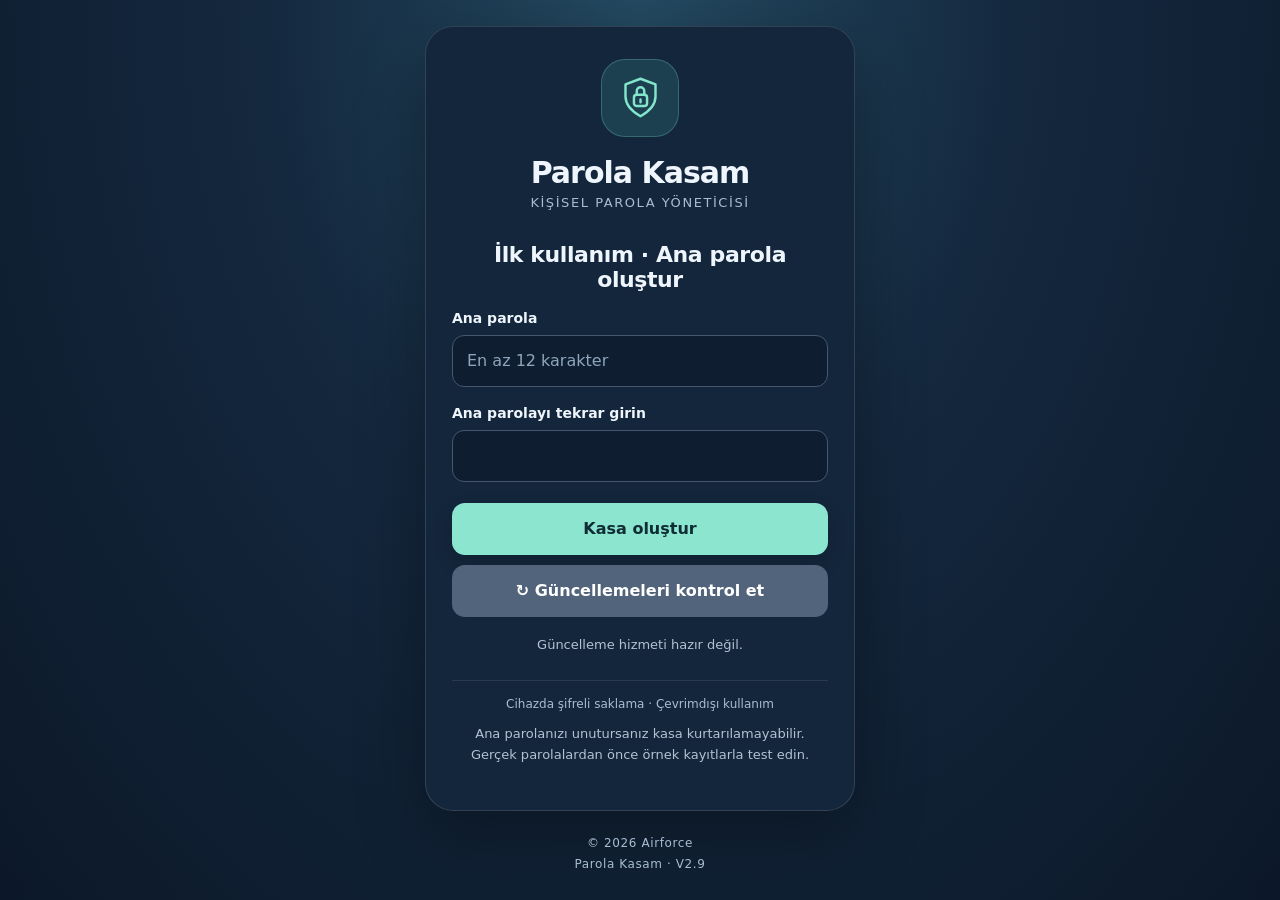
==== commit 02a8a26d: "Parola Kasam V2.9: manual and automatic PWA update checks without vault migration" ====
--- a/index.html
+++ b/index.html
@@ -1 +1,118 @@
-<!doctype html><html lang="tr"><head><meta charset="utf-8"><meta name="viewport" content="width=device-width,initial-scale=1,viewport-fit=cover"><meta name="theme-color" content="#102239"><meta http-equiv="Content-Security-Policy" content="default-src 'none';script-src 'self';style-src 'self';img-src 'self' blob:;media-src blob:;worker-src 'self';manifest-src 'self';connect-src 'none';base-uri 'none';form-action 'none'"><link rel="manifest" href="manifest.webmanifest"><link rel="stylesheet" href="style.css?v=14"><title>Dijital Kasam</title></head><body><main><section id="gate"><div class="logo">◆</div><h1>Dijital Kasam</h1><p class="muted">KİŞİSEL DİJİTAL ARŞİV</p><h2 id="gateTitle">Kasayı aç</h2><form id="login"><label for="master">Ana parola</label><input id="master" type="password" required autocomplete="current-password"><div id="confirmWrap" hidden><label for="confirm">Ana parola tekrar</label><input id="confirm" type="password" autocomplete="new-password"></div><button>Devam et</button></form><p id="error" role="alert"></p><button id="checkUpdateGate" class="secondary" type="button">Güncellemeleri kontrol et</button><p id="updateGateStatus" role="status"></p><p class="muted">Yerel şifreli depolama · Test sürümü</p><p class="muted">Parolanızı unutmayın. Önemli gerçek dosyalarla kullanmadan önce test edin.</p></section><section id="app" hidden><header><h1>Dijital Kasam</h1><button id="help" aria-label="Yardım">?</button><button id="lock">Çıkış</button></header><p class="muted">Özel alanınız · V1.4 test</p><div id="menu" class="grid"></div><section id="workspace" hidden><button id="back" class="secondary">← Ana menü</button><h2 id="category"></h2><form id="add"><label for="name">Kayıt adı / dosya adı</label><input id="name" maxlength="150"><label for="folder">Klasör</label><input id="folder" maxlength="100" placeholder="Örn. Kişisel"><div id="textWrap" hidden><label for="note">İçerik</label><textarea id="note" rows="5"></textarea></div><div id="fileWrap"><label for="file">Dosya seç</label><input id="file" type="file"><small>Test sınırı: dosya başına 25 MB</small></div><button id="save">Şifreleyerek kaydet</button></form><p id="status" role="status"></p><p id="verified" class="verified" role="status"></p><input id="search" placeholder="Kayıt veya klasör ara"><div id="records"></div></section><section class="storage"><div class="storageHead"><h3>Depolama alanı</h3><button type="button" id="refreshStorage" class="secondary" aria-label="Depolama bilgisini yenile">↻</button></div><p id="usage"></p><div id="storageMetrics" class="storageMetrics"><div><small>Tarayıcı kullanımı</small><strong id="quotaUsed">—</strong></div><div><small>Tahmini boş alan</small><strong id="quotaFree">—</strong></div><div><small>Tahmini kapasite</small><strong id="quotaTotal">—</strong></div></div><progress id="storageBar" max="100" value="0" aria-label="Depolama doluluk oranı" hidden></progress><p id="storageStatus" role="status" class="muted"></p><div id="storageCategories"></div><p class="muted">Kapasite tarayıcının bu siteye ayırabileceği tahmini alandır; telefonun toplam boş hafızası değildir. Şifreli dosya boyutları kasa verileridir, tarayıcı kullanımına önbellek ve diğer ek yükler de dahildir.</p><h3>Yedekleme ve güncelleme</h3><button id="backup">Şifreli yedek indir</button><button id="restore" class="secondary">Şifreli yedeği geri yükle</button><input id="restoreFile" type="file" accept=".json,application/json" hidden><p id="restoreStatus" role="status"></p><button id="checkUpdate" class="secondary">Güncellemeleri kontrol et</button><p id="updateStatus" role="status"></p><p class="muted">Yedekleme ve geri yüklemeyi örnek dosyalarla doğrulamadan orijinal dosyaları kalıcı silmeyin.</p></section></section><footer>© 2026 Airforce · Dijital Kasam V1.4</footer></main><dialog id="helpDialog"><h2>Kullanım kılavuzu</h2><p>Bir kategori seçin, dosya veya not ekleyin, klasör adı yazın ve kaydedin. Kayıtlar cihazınızda şifrelenir. Çıkış yapınca kasa kilitlenir. Dosya açma düğmesi desteklenen fotoğraf ve videoları uygulama içinde gösterir; diğer dosyalar cihazınıza indirilir. Telefona aktar düğmesi orijinal dosya biçimini korur. İsteğe bağlı dosya adı ve konu belirleyin; sistem paylaşım ekranından hedef klasörü seçin. İndirilen dosyalar şifreli değildir. Ana parola unutulursa veriler açılamaz. Tarayıcı verisi silinirse kayıtlar kaybolabilir. Geri yükleme mevcut kasanın yerini alır; önce güncel şifreli yedek alın. Yeni sürüm internet bağlantısı olduğunda kontrol edilir ve kasa kilitliyken uygulanır. Face ID henüz yoktur. PWA galerideki orijinali otomatik silemez.</p><button id="closeHelp">Kapat</button></dialog><dialog id="exportDialog" aria-labelledby="exportTitle"><h2 id="exportTitle">Telefona aktar</h2><p id="exportOriginal" class="muted"></p><label for="exportName">Dosya adı (uzantı korunur)</label><input id="exportName" maxlength="150"><label for="exportTopic">Konu / klasör adı (isteğe bağlı)</label><input id="exportTopic" maxlength="80" placeholder="Örn. Tatil"><label for="exportPrefix"><input id="exportPrefix" type="checkbox"> Konuyu dosya adının başına ekle</label><p id="exportInstructions" class="muted"></p><p class="muted">Dışarı aktarılan kopya şifresizdir; kasadaki kayıt korunur.</p><button id="exportShare" type="button">Paylaş / Dosyalara Kaydet</button><button id="exportPicker" type="button" class="secondary" hidden>Klasör ve konum seç</button><button id="exportDownload" type="button" class="secondary">Dosyayı indir</button><button id="exportClose" type="button" class="secondary">Vazgeç</button><p id="exportStatus" role="status"></p></dialog><script src="app.js?v=14"></script></body></html>+<!doctype html><html lang="tr"><meta charset="utf-8"><meta http-equiv="Content-Security-Policy" content="default-src 'none'; script-src 'self' 'unsafe-inline'; style-src 'unsafe-inline'; img-src 'self' data: blob:; connect-src 'none'; manifest-src 'self'; worker-src 'self'; base-uri 'none'; form-action 'none'"><meta name="viewport" content="width=device-width,initial-scale=1,viewport-fit=cover"><meta name="theme-color" content="#152840"><meta name="apple-mobile-web-app-capable" content="yes"><link rel="manifest" href="./manifest.webmanifest"><link rel="apple-touch-icon" href="./icon-192.png"><title>Parola Kasam</title><style> *{box-sizing:border-box}body{margin:0;background:#eef2f7;color:#17243a;font:16px system-ui}header{background:#152840;color:white;padding:22px}main{max-width:950px;margin:auto;padding:16px}section,article{background:white;border-radius:14px;padding:18px;margin-bottom:14px;box-shadow:0 2px 12px #18304a0b}h1,h2,h3{margin:0 0 12px}input,select,button,textarea{font:inherit;padding:11px;border:1px solid #cbd5e1;border-radius:8px;max-width:100%}input,textarea{width:100%;margin:5px 0 12px}button{background:#176b75;color:white;border:0;cursor:pointer;margin:3px}button.secondary{background:#52647b}button.danger{background:#a23939}label{font-size:14px;font-weight:600} .grid{display:grid;grid-template-columns:repeat(auto-fit,minmax(180px,1fr));gap:10px}.muted{color:#627187;font-size:14px}.due{color:#a23939;font-weight:bold}.hidden{display:none} .row{display:flex;flex-wrap:wrap;align-items:center;gap:6px}pre{white-space:pre-wrap;overflow-wrap:anywhere} @media(max-width:500px){main{padding:10px}section{padding:14px}}@media(max-width:600px){input,select,button,textarea{font-size:16px;min-height:44px}header{padding-top:calc(18px + env(safe-area-inset-top))}main{padding-bottom:calc(16px + env(safe-area-inset-bottom))}} #notifyOn,#notifyOff,#notifyTime,label[for="notifyTime"]{display:none!important} #bioUnlock{width:100%;min-height:60px;font-size:19px;font-weight:700;margin:8px 0}#passwordOption{width:100%;margin:8px 0}  header{position:sticky;top:0;z-index:10}header .headerline{display:flex;align-items:center;justify-content:space-between;gap:10px}header .headerline h1{margin:0;font-size:clamp(19px,5vw,32px)}#exitVault{background:#a23939;color:white;flex-shrink:0;min-height:44px} 
+body:has(#gate:not(.hidden)){background:radial-gradient(ellipse at 50% 0%,#244b62 0%,#14283e 42%,#0c1829 100%);min-height:100dvh;color:#e6eef7}
+body:has(#gate:not(.hidden)) header,body:has(#gate:not(.hidden)) #versionInfo{display:none}
+body:has(#gate:not(.hidden)) main{min-height:100dvh;display:flex;flex-direction:column;justify-content:center;max-width:470px;padding:calc(24px + env(safe-area-inset-top)) 20px calc(24px + env(safe-area-inset-bottom))}
+#gate{background:#14263b;border:1px solid #ffffff20;box-shadow:0 24px 70px #0005;border-radius:28px;padding:32px 26px;color:#eef5fc;text-align:center;margin:0}
+#gate .brandmark{width:78px;height:78px;margin:0 auto 18px;border-radius:24px;background:#1d4050;color:#83e5cc;display:grid;place-items:center;border:1px solid #83e5cc40}
+#gate .brandname{font-size:30px;font-weight:750;letter-spacing:-1px;margin:0 0 5px}
+#gate .brandtag{color:#a9bdd2;font-size:13px;letter-spacing:.12em;text-transform:uppercase;margin:0 0 32px}
+#gateTitle{font-size:22px;letter-spacing:-.4px;margin-bottom:16px}
+#gate .muted{color:#b1c2d3;line-height:1.6;font-size:13px}
+#gate #passwordPanel{text-align:left}
+#gate input{background:#0e1e30;color:#f3f7fc;border:1px solid #43576e;border-radius:12px;min-height:52px;padding:14px;margin:8px 0 16px}
+#gate input::placeholder{color:#8fa5bc}
+#gate button{width:100%;margin:5px 0;min-height:52px;border-radius:13px;font-weight:650}
+#gate #unlock,#gate #bioUnlock{background:#8be5cf;color:#102c34;box-shadow:0 8px 20px #0002}
+#gate #bioUnlock{min-height:60px;font-size:17px}
+#gate #bioUnlock::before{content:'⌑';margin-right:9px;font-size:22px;vertical-align:middle}
+#gate #passwordOption{background:transparent;border:1px solid #52667d;color:#dce8f3}
+#gate button:disabled{opacity:.5}
+#gate :focus-visible{outline:3px solid #8be5cf;outline-offset:3px}
+#gate .securityline{border-top:1px solid #ffffff18;margin-top:24px;padding-top:16px;color:#a9bdd2;font-size:12px}
+#gate #error{color:#ffb6b6;overflow-wrap:anywhere;font-size:14px}
+#gate #error:empty{display:none}
+#loginCredit{text-align:center;color:#a9bdd2;font-size:12px;letter-spacing:.05em;padding:22px 0 0;line-height:1.7}
+body:has(#gate.hidden) #loginCredit{display:none}
+@media(max-width:380px){#gate{padding:25px 18px}body:has(#gate:not(.hidden)) main{padding-left:12px;padding-right:12px}}
+.groupChip{background:#e6edf5;color:#233950;border:1px solid #cfdae7;border-radius:20px;padding:10px 15px;font-size:14px}.groupChip.active{background:#176b75;color:white;border-color:#176b75}#groupList{display:flex;flex-wrap:wrap;gap:5px;margin:12px 0}#category{width:100%;margin:5px 0 12px}#groupStatus{min-height:1.3em} header .headerActions{display:flex;align-items:center;gap:5px;flex-shrink:0}#helpOpen{border:1px solid #8ba9bd;background:transparent;color:#fff;min-width:44px;min-height:44px;border-radius:50%;font-weight:800;font-size:21px;padding:4px;margin:0}#helpDialog{box-sizing:border-box;width:min(680px,calc(100% - 24px));max-height:85dvh;overflow:auto;border:1px solid #cbd5e1;border-radius:20px;padding:20px;background:#fff;color:#17243a;box-shadow:0 15px 60px #0004}#helpDialog::backdrop{background:#071728aa}#helpDialog .helpTop{display:flex;align-items:flex-start;justify-content:space-between;gap:10px}#helpDialog .helpTop h2{font-size:21px}#helpDialog .helpTop p{margin:0 0 6px}#helpDialog details{border-top:1px solid #dce4ed;padding:13px 0}#helpDialog summary{cursor:pointer;font-weight:650;color:#176b75;line-height:1.5}#helpDialog details p{line-height:1.6;margin:10px 0 2px}#helpDialog footer{padding-top:12px;border-top:1px solid #dce4ed;text-align:center}#helpClose{flex-shrink:0}button#helpOpen.hidden{display:none}.passwordCard{border:1px solid #d7e0ea;border-radius:12px;padding:12px;margin:12px 0}.passwordCard.selected{border:2px solid #176b75;background:#eff8f7}.passwordHead{display:flex;justify-content:space-between;gap:8px;flex-wrap:wrap}.countdown{font-weight:700;color:#176b75}#passwordSlots{width:100%;margin:5px 0}#passwordCountdown{display:block;margin:8px 0;font-weight:700} </style><header><div class="headerline"><h1>🔐 Parola Kasam</h1><div class="headerActions"><button id="helpOpen" type="button" class="hidden" title="Yardım ve kullanım kılavuzu" aria-label="Yardım ve kullanım kılavuzu">?</button><button id="exitVault" type="button" class="hidden" aria-label="Çıkış yap ve kasayı kilitle">↪ Çıkış</button></div></div><div>Kişisel parola yönetimi · Yerel şifreli kasa</div></header><main><section id="versionInfo"><p class="muted">Çevrimdışı kişisel kasa · V2.9 PWA · Biyometrik giriş test sürümü. Uygulamanın kurulum paketi kayıt veya ana parola içermez. Şifreli yedek kişiseldir; paylaşmayın.</p></section><section id="gate"><div class="brandmark" aria-hidden="true"><svg width="45" height="45" viewBox="0 0 48 48" fill="none" stroke="currentColor" stroke-width="2.6" stroke-linejoin="round" stroke-linecap="round"><path d="M24 4 40 10v13c0 10-7 16-16 21C15 39 8 33 8 23V10Z"/><rect x="17" y="21" width="14" height="12" rx="3"/><path d="M20 21v-4a4 4 0 0 1 8 0v4M24 26v3"/></svg></div><p class="brandname">Parola Kasam</p><p class="brandtag">Kişisel parola yöneticisi</p><h2 id="gateTitle"></h2><button id="bioUnlock" class="hidden">Face ID / Biyometri ile aç</button><p id="bioHint" class="muted hidden">Ana parola yazmadan cihazınızla doğrulayın.</p><button id="passwordOption" class="secondary hidden" type="button">Ana parola ile giriş yap</button><div id="passwordPanel"><label for="master">Ana parola</label><input id="master" type="password" autocomplete="current-password" placeholder="En az 12 karakter"><div id="confirmWrap" class="hidden"><label for="masterConfirm">Ana parolayı tekrar girin</label><input id="masterConfirm" type="password" autocomplete="new-password"></div><button id="unlock">Kasayı aç</button></div><p id="error" role="alert"></p><button id="checkUpdateGate" type="button" class="secondary">↻ Güncellemeleri kontrol et</button><p id="updateGateStatus" class="muted" role="status"></p><div class="securityline">Cihazda şifreli saklama · Çevrimdışı kullanım</div><p class="muted">Ana parolanızı unutursanız kasa kurtarılamayabilir. Gerçek parolalardan önce örnek kayıtlarla test edin.</p></section><footer id="loginCredit">© 2026 Airforce<br>Parola Kasam · V2.9</footer><div id="app" class="hidden"><section><div class="row"><button id="checkUpdate" type="button" class="secondary">↻ Güncellemeleri kontrol et</button><button id="lock" class="secondary">Kilitle</button><button id="backup">Şifreli yedek indir</button><button id="restore" class="secondary">Yedek yükle</button><input type="file" id="restoreFile" hidden accept=".json" style="display:none"></div><p id="updateStatus" class="muted" role="status"></p><div class="grid" id="stats"></div><details><summary>Kasa ayarları</summary><label>Mevcut ana parola</label><input id="oldMaster" type="password" autocomplete="off"><label>Yeni ana parola</label><input id="newMaster" type="password" autocomplete="new-password"><label>Yeni ana parola tekrar</label><input id="newMaster2" type="password" autocomplete="new-password"><button id="changeMaster">Ana parolayı değiştir</button><hr><label for="notifyTime">Hatırlatma saati</label><input id="notifyTime" type="time" value="09:00"><button id="notifyOn">Yerel bildirimleri etkinleştir / güncelle</button><button id="notifyOff" class="secondary">Bildirimleri kapat</button><p id="notifyStatus" class="muted">Kapalı uygulamada otomatik yerel bildirim bu PWA sürümünde desteklenmez. Hatırlatmalar için takvime aktarım kullanın.</p></details><div id="bioSettings" class="hidden"><h3>Biyometrik giriş</h3><p class="muted">Face ID / Touch ID / Android cihaz doğrulaması (cihaz PIN’i de kullanılabilir). İsteğe bağlıdır. Geçiş anahtarı sağlayıcınız kimlik bilgisini eşitleyebilir; şifreli kasa cihazda kalır. Etkinleştirme sırasında iki doğrulama istenebilir.</p><label>Etkinleştirmek için ana parola</label><input id="bioMaster" type="password" autocomplete="off"><button id="bioEnable">Biyometrik girişi etkinleştir</button><button id="bioDisable" class="secondary">Devre dışı bırak</button></div></section><section><h2>Kayıt grupları</h2><p class="muted">Bir grup seçerek kayıtları filtreleyin veya kendi grubunuzu oluşturun.</p><div id="groupList"></div><label for="newGroup">Yeni grup adı</label><div class="row"><input id="newGroup" maxlength="60" placeholder="Örn. Oyun, Eğitim, Abonelik" style="flex:1;min-width:150px;margin:0"><button id="addGroup" type="button">+ Grup oluştur</button></div><p id="groupStatus" class="muted" role="status"></p></section><section><h2 id="formTitle">Yeni kayıt</h2><form id="form"><div class="grid"><div><label for="category">Grup</label><select id="category"><option value="">Grupsuz</option></select><label>Uygulama / site</label><input id="site" required></div><div><label>Kullanıcı adı</label><input id="username" required autocomplete="off"></div><div><label for="passwordSlots">Parolalar (en fazla 5)</label><select id="passwordSlots"></select><div class="row"><button type="button" id="addPassword">+ Parola ekle</button><button type="button" id="removePassword" class="secondary">Parolayı kaldır</button></div><label for="passwordLabel">Parola adı</label><input id="passwordLabel" maxlength="60"><label>Parola</label><input id="password" type="password" required autocomplete="new-password"><div class="row"><button type="button" id="generate">Güçlü parola üret</button><button type="button" id="toggle" class="secondary">Göster</button></div></div><div><label>Değişim periyodu (gün)</label><input id="period" type="number" min="1" max="3650" value="90" required><label>Son değişim tarihi</label><input id="changed" type="date" required><p id="passwordCountdown" aria-live="polite"></p></div></div><button>Kaydet</button><button type="button" id="cancel" class="secondary">Temizle</button></form></section><section><h2>Hatırlatma takvimi</h2><p class="muted">Yaklaşan değişimler burada görünür. Telefon takvimi için parola içermeyen ICS dosyası oluşturabilirsiniz.</p><button id="calendar">Takvime aktar (.ics)</button><div id="reminders"></div></section><section><h2>Dosyadan aktar</h2><p class="muted">Excel .xlsx veya Word .docx: ilk satır başlık; Uygulama, Kullanıcı Adı, Parola, Periyot, Tarih. Word için tablo kullanın. CSV: virgül, noktalı virgül veya sekme ayracı; UTF-8 ve Türkçe Windows kodlaması desteklenir. Chrome/Edge gibi dışa aktarımlarda name, username, password başlıkları da tanınır. Dosyalar cihazınızda işlenir.</p><input id="importFile" type="file" accept=".csv,text/csv,.xlsx,.docx"><button id="importBtn">Önizle</button><div id="preview"></div></section><section><h2>Kayıtlar</h2><input id="search" placeholder="Uygulama veya kullanıcı adı ara"><div id="records"></div></section></div></main><dialog id="helpDialog" aria-labelledby="helpTitle"><div class="helpTop"><div><p class="muted">PAROLA KASAM · AIRFORCE</p><h2 id="helpTitle">Yardım ve kullanım kılavuzu</h2></div><button id="helpClose" type="button" class="secondary" aria-label="Yardımı kapat">✕</button></div><p>İşlemler hakkında bilgi almak için ilgili başlığı açın.</p>
+<details open><summary>1. İlk kurulum ve giriş</summary><p>En az 12 karakterli bir ana parola belirleyip tekrar girin. Kasa oluştur seçeneğine basın. Ana parolanızı güvenli bir yerde saklayın; unutursanız kasanızı geri açamayabilirsiniz.</p></details>
+<details><summary>2. Face ID ve biyometrik giriş</summary><p>Kasayı ana parolanızla açın. Biyometrik giriş bölümünde ana parolanızı girip Etkinleştir düğmesine basın ve telefonunuzun doğrulama adımlarını tamamlayın. Çıkış yaptıktan sonra Face ID / Biyometri ile aç düğmesini kullanın. Cihazınız ekran kilidi kodunu da isteyebilir. Desteklenmeyen cihazlarda ana parola ile giriş yapın.</p></details>
+<details><summary>3. Yeni parola kaydı ve üretme</summary><p>Yeni kayıt bölümünde grup, uygulama/site, kullanıcı adı, parola, değişim periyodu ve son değişim tarihini belirleyin. Güçlü parola üret düğmesi rastgele 24 karakterli bir parola oluşturur. Bir kayda en fazla beş parola ekleyebilirsiniz. Parola ekle ile yeni alan açın; her parolanın adı, değişim tarihi ve periyodu ayrı tutulur. Kopyala ve kullan veya Seç / kullan seçeneği son kullanılan parolayı üstte gösterir. Sayaç değişime kalan günleri gösterir. Kaydet düğmesiyle kasaya ekleyin. Bu işlem ilgili web sitesindeki gerçek parolanızı kendiliğinden değiştirmez.</p></details>
+<details><summary>4. Gruplar ve arama</summary><p>Kayıt grupları bölümünde Sosyal Medya, Banka ve Finans, Forum gibi hazır grupları seçin. Yeni grup adı yazıp + Grup oluştur düğmesine basarak kendi grubunuzu ekleyin. Grup düğmeleri kayıt listesini filtreler. Tümü seçeneği filtreyi kaldırır. Mevcut kaydı Düzenle ile açıp grup seçimini değiştirerek taşıyabilirsiniz. Arama alanı uygulama, kullanıcı adı ve grup bilgilerini arar.</p></details>
+<details><summary>5. Düzenleme ve parola geçmişi</summary><p>Kayıtlar bölümünden Göster / gizle, Kopyala veya Düzenle seçeneklerini kullanın. Parolayı değiştirip kaydettiğinizde eski parola geçmişte saklanır ve değişim tarihi güncellenir. Geçmiş düğmesi eski parolaları gösterir. Sil işlemi kaydı ve geçmişini kaldırır.</p></details>
+<details><summary>6. CSV, Excel ve Word aktarımı</summary><p>Dosyadan aktar bölümünde .csv, .xlsx veya .docx dosyanızı seçin. İlk satır başlık olmalıdır: Uygulama, Kullanıcı Adı, Parola; isteğe bağlı Grup, Periyot, Tarih. Word belgesinde tablo kullanın. Önizle ile kayıtları kontrol edin, ardından Aktarımı onayla düğmesine basın. Periyot eksikse 90 gün, tarih eksikse bugün kullanılır. Düz metin parola dosyalarını paylaşmayın.</p></details>
+<details><summary>7. Değişim takvimi ve hatırlatmalar</summary><p>Hatırlatma takvimi, son değişim tarihi ve periyoda göre sonraki tarihi gösterir. Takvime aktar (.ics) seçeneği 7, 3 ve 1 gün önce ve değişim gününde uyarı içeren bir dosya oluşturur. Telefonunuzun takvimine içe aktarın; bildirim desteği takvim uygulamasına bağlıdır. PWA kapalıyken kendi başına otomatik yerel bildirim göndermez. Tarihler değişirse eski takvim kayıtlarını kontrol edin ve yeniden aktarın.</p></details>
+<details><summary>8. Şifreli yedekleme ve geri yükleme</summary><p>Şifreli yedek indir ile JSON dosyası oluşturun. Güvenli bir konumda saklayın. Yedek yükle seçeneği ile dosyayı seçip yedeğin ana parolasını girin. Geri yükleme mevcut kasanın yerini alır; öncesinde güncel yedek alın. Ana parola değiştirildiyse eski yedek eski parolayla açılır.</p></details>
+<details><summary>9. Ana parola değiştirme ve çıkış</summary><p>Kasa ayarlarından mevcut ve yeni ana parolayı girerek değiştirin. Sonrasında biyometrik girişi yeniden etkinleştirin. Üstteki Çıkış düğmesi kasayı kilitler. Uygulama arka plana geçtiğinde veya 5 dakika işlem yapılmadığında da kilitlenir.</p></details>
+<details><summary>10. Mobil kurulum, çevrimdışı kullanım ve paylaşım</summary><p>iPhone Safari: Paylaş → Ana Ekrana Ekle. Android Chrome: Menü → Ana ekrana ekle / Yükle. İlk kurulum ve güncelleme için bağlantı gerekir. Çevrimdışı çalışmayı örnek kayıtlarla uçak modunda doğrulayın. Kurulum adresini paylaşabilirsiniz; herkes kendi cihazında boş kasa oluşturur. Şifreli yedeğinizi veya parola dosyanızı paylaşmayın.</p></details>
+<details><summary>11. Güvenlik ve sorun giderme</summary><p>Kasa verisi cihazda şifrelenir. Otomatik cihazlar arası senkronizasyon yoktur. Geçiş anahtarları cihazın sağlayıcısı tarafından eşitlenebilir. Tarayıcı verisini temizlemek veya uygulamayı kaldırmak kayıtların kaybolmasına yol açabilir. Giriş sorunu yaşarsanız kasayı sıfırlamayın; önce doğru sürüm ve ana parolayı kontrol edin. Uygulama bağımsız güvenlik denetiminden henüz geçmedi; gerçek parolalardan önce örnek kayıtlarla test edin.</p></details><footer class="muted">© 2026 Airforce · V2.9</footer></dialog><script>
+'use strict';
+window.VaultBio=(()=>{
+const slot='parola-kasam-prf-wrap-v1', te=new TextEncoder(), rand=n=>crypto.getRandomValues(new Uint8Array(n)), encode=a=>btoa(String.fromCharCode(...new Uint8Array(a))), decode=s=>Uint8Array.from(atob(s),c=>c.charCodeAt(0));
+const aad=(salt,id)=>te.encode('ParolaKasam PRF v1|'+location.origin+'|'+salt+'|'+id);
+async function available(){return !!(isSecureContext&&window.PublicKeyCredential&&navigator.credentials&&await PublicKeyCredential.isUserVerifyingPlatformAuthenticatorAvailable());}
+async function result(id,salt){
+const a=await navigator.credentials.get({publicKey:{challenge:rand(32),allowCredentials:[{id:decode(id),type:'public-key'}],userVerification:'required',timeout:60000,extensions:{prf:{eval:{first:salt}}}}});
+if(!a||encode(a.rawId)!==id)throw Error('Kimlik bilgisi eşleşmedi');
+const flags=new Uint8Array(a.response.authenticatorData)[32];if((flags&5)!==5)throw Error('Cihaz doğrulaması gerekli');
+const p=a.getClientExtensionResults().prf?.results?.first;if(!p||p.byteLength!==32)throw Error('PRF desteklenmiyor');
+return new Uint8Array(p);
+}
+async function wrapping(prf){return crypto.subtle.importKey('raw',prf,{name:'AES-GCM'},false,['encrypt','decrypt']);}
+return {available,async store(username,password,guard){
+if(!await available())throw Error('Cihaz desteklenmiyor');
+const salt=rand(32), raw=decode(password);let prf;
+try{
+if(raw.length!==32)throw Error('Geçersiz kasa anahtarı');
+const c=await navigator.credentials.create({publicKey:{challenge:rand(32),rp:{name:'Parola Kasam'},user:{id:rand(32),name:'parola-kasam-'+encode(rand(12)),displayName:'Parola Kasam'},pubKeyCredParams:[{type:'public-key',alg:-7},{type:'public-key',alg:-257}],authenticatorSelection:{authenticatorAttachment:'platform',residentKey:'required',userVerification:'required'},timeout:60000,attestation:'none',extensions:{prf:{eval:{first:salt}}}}});
+if(!c)throw Error('Kimlik bilgisi oluşturulamadı');
+const id=encode(c.rawId);
+const initial=c.getClientExtensionResults().prf?.results?.first;
+prf=await result(id,salt);
+if(initial&&(initial.byteLength!==32||!new Uint8Array(initial).every((v,i)=>v===prf[i])))throw Error('PRF tutarsız');
+const iv=rand(12),ct=await crypto.subtle.encrypt({name:'AES-GCM',iv,additionalData:aad(username,id)},await wrapping(prf),raw);
+if(!guard())throw Error('Kasa kilitlendi veya değişti');
+localStorage.setItem(slot,JSON.stringify({v:1,username,id,salt:encode(salt),iv:encode(iv),ct:encode(ct)}));
+}finally{raw.fill(0);if(prf)prf.fill(0);}
+},async read(){
+const original=localStorage.getItem(slot),o=JSON.parse(original);if(!o||o.v!==1)throw Error('Biyometrik kayıt yok');let p,raw;
+try{p=await result(o.id,decode(o.salt));raw=new Uint8Array(await crypto.subtle.decrypt({name:'AES-GCM',iv:decode(o.iv),additionalData:aad(o.username,o.id)},await wrapping(p),decode(o.ct)));if(raw.length!==32||original!==localStorage.getItem(slot))throw Error('Kayıt değişti');return {username:o.username,password:encode(raw)};}finally{if(p)p.fill(0);if(raw)raw.fill(0);}
+},async remove(){localStorage.removeItem(slot);}};
+})();
+</script><script>
+'use strict';const $=id=>document.getElementById(id), enc=new TextEncoder(),dec=new TextDecoder(), storage='parola-kasasi-v1';let key,salt,rows=[],editing=null,pending=[],timer;const b64=x=>{let s="";for(let i=0;i<x.length;i+=8192)s+=String.fromCharCode(...x.subarray(i,i+8192));return btoa(s)}, un64=x=>Uint8Array.from(atob(x),c=>c.charCodeAt(0));const today=()=>{let d=new Date();return `${d.getFullYear()}-${String(d.getMonth()+1).padStart(2,'0')}-${String(d.getDate()).padStart(2,'0')}`};const uid=()=>b64(crypto.getRandomValues(new Uint8Array(16)));const dateAdd=(s,n)=>{let d=new Date(s+'T12:00:00Z');d.setUTCDate(d.getUTCDate()+Number(n));return d.toISOString().slice(0,10)};const days=r=>Math.round((Date.parse(dateAdd(r.changed,r.period))-Date.parse(today()))/86400000);function el(tag,t,cls){let e=document.createElement(tag);e.textContent=t;if(cls)e.className=cls;return e}function btn(t,fn,cls){let e=el('button',t,cls);e.onclick=fn;return e}async function derive(p,s,extractable=false){return crypto.subtle.deriveKey({name:'PBKDF2',salt:s,iterations:600000,hash:'SHA-256'},await crypto.subtle.importKey('raw',enc.encode(p),'PBKDF2',false,['deriveKey']),{name:'AES-GCM',length:256},extractable,['encrypt','decrypt'])}const defaultGroups=['Sosyal Medya','Banka ve Finans','Forum','İş','Kişisel','E-posta','Alışveriş','Diğer'];let customGroups=[],groupFilter=null;
+function groupKey(v){return String(v||'').trim().toLocaleLowerCase('tr')}
+function groupList(){const m=new Map();for(const v of [...customGroups,...defaultGroups,...rows.map(r=>r.category)]){const n=String(v||'').trim();if(n&&!m.has(groupKey(n)))m.set(groupKey(n),n)}return [...m.values()]}
+function decodeVault(data){if(Array.isArray(data))return {rows:data,groups:[]};if(data&&data.schema===2&&Array.isArray(data.rows)&&Array.isArray(data.groups)&&data.groups.every(x=>typeof x==='string'))return data;throw Error('Geçersiz kasa biçimi')}
+function loadVault(data){const v=decodeVault(data);rows=v.rows;customGroups=v.groups||[];groupFilter=null}
+function vaultPayload(){return {schema:2,rows,groups:customGroups}}
+function fillGroups(){const select=$('category'),old=select.value;select.replaceChildren(new Option('Grupsuz',''),...groupList().map(n=>new Option(n,n)));if(old){const match=groupList().find(n=>groupKey(n)===groupKey(old));if(match)select.value=match}}
+function renderGroups(){fillGroups();const host=$('groupList');host.replaceChildren();const make=(title,value,count)=>{const b=btn(title+' ('+count+')',()=>{groupFilter=value;render()});b.className='groupChip'+(groupFilter===value?' active':'');b.setAttribute('aria-pressed',String(groupFilter===value));return b};host.append(make('Tümü',null,rows.length),make('Grupsuz','',rows.filter(r=>!groupKey(r.category)).length));for(const n of groupList())host.append(make(n,groupKey(n),rows.filter(r=>groupKey(r.category)===groupKey(n)).length))}
+async function addGroup(){if(!key)return;const input=$('newGroup'),n=input.value.trim();if(!n||n.length>60){$('groupStatus').textContent='1–60 karakter arasında grup adı girin.';return}const existing=groupList().find(g=>groupKey(g)===groupKey(n));if(existing){$('groupStatus').textContent='Bu grup zaten mevcut.';fillGroups();$('category').value=existing;return}const old=customGroups;customGroups=[...customGroups,n];$('addGroup').disabled=true;try{await save();if(!key)return;input.value='';render();$('category').value=n;$('groupStatus').textContent='Grup oluşturuldu.'}catch{if(key)customGroups=old;$('groupStatus').textContent='Grup kaydedilemedi.'}finally{$('addGroup').disabled=false}}
+$('addGroup').onclick=addGroup;$('newGroup').addEventListener('keydown',e=>{if(e.key==='Enter'){e.preventDefault();addGroup()}});
+async function save(){let iv=crypto.getRandomValues(new Uint8Array(12)),ct=await crypto.subtle.encrypt({name:'AES-GCM',iv},key,enc.encode(JSON.stringify(vaultPayload())));localStorage.setItem(storage,JSON.stringify({v:1,salt:b64(salt),iv:b64(iv),data:b64(new Uint8Array(ct))}));if(localStorage.getItem('notify-enabled')==='yes')queueNotifications();}let passwordExpanded=false;function gate(){passwordExpanded=false;const fresh=!localStorage.getItem(storage);$('confirmWrap').classList.toggle('hidden',!fresh);$('master').autocomplete=fresh?'new-password':'current-password';$('masterConfirm').value=''; $('gateTitle').textContent=localStorage.getItem(storage)?'Kasayı aç':'İlk kullanım · Ana parola oluştur';$('unlock').textContent=localStorage.getItem(storage)?'Kasayı aç':'Kasa oluştur';updateLoginChoice();}const bioFlag='parola-kasam-bio-enabled-v1';let bioEpoch=0,bioBusy=false;
+function updateLoginChoice(){let enabled=false;try{const o=JSON.parse(localStorage.getItem('parola-kasam-prf-wrap-v1'));const v=JSON.parse(localStorage.getItem(storage));enabled=!!(o&&v&&o.v===1&&o.username===v.salt&&localStorage.getItem(bioFlag)==='yes')}catch{}$('bioUnlock').classList.toggle('hidden',!enabled);$('bioHint').classList.toggle('hidden',!enabled);$('passwordOption').classList.toggle('hidden',!enabled);$('passwordPanel').classList.toggle('hidden',enabled&&!passwordExpanded);$('passwordOption').textContent=passwordExpanded?'Ana parola alanını gizle':'Ana parola ile giriş yap';$('bioUnlock').textContent=/iPhone|iPad|iPod/.test(navigator.userAgent)||(/Mac/.test(navigator.platform)&&navigator.maxTouchPoints>1)?'Face ID / Touch ID ile aç':'Biyometri ile aç';} $('passwordOption').onclick=()=>{passwordExpanded=!passwordExpanded;updateLoginChoice();if(passwordExpanded)$('master').focus()};async function refreshBio(){updateLoginChoice();const b=window.VaultBio;let available=false;try{available=!!b&&await b.available()}catch{}const enabled=localStorage.getItem(bioFlag)=== 'yes';updateLoginChoice();$('bioSettings').classList.toggle('hidden',!b||!key);$('bioEnable').disabled=!available||bioBusy;$('bioDisable').disabled=!enabled||bioBusy;$('bioUnlock').disabled=bioBusy;}
+async function withBio(fn){if(bioBusy)return;bioBusy=true;$('unlock').disabled=true;$('bioUnlock').disabled=true;$('bioEnable').disabled=true;$('bioDisable').disabled=true;try{await fn()}finally{bioBusy=false;$('unlock').disabled=false;refreshBio()}}
+$('bioEnable').onclick=()=>withBio(async()=>{const epoch=bioEpoch,original=localStorage.getItem(storage);let p=$('bioMaster').value;$('bioMaster').value='';try{if(!key||!p||!window.VaultBio)throw Error();const obj=JSON.parse(localStorage.getItem(storage));const k=await derive(p,un64(obj.salt),true);p='';await crypto.subtle.decrypt({name:'AES-GCM',iv:un64(obj.iv)},k,un64(obj.data));const raw=new Uint8Array(await crypto.subtle.exportKey('raw',k));try{await window.VaultBio.store(obj.salt,b64(raw),()=>!!key&&epoch===bioEpoch&&!document.hidden&&original===localStorage.getItem(storage));localStorage.setItem(bioFlag,'yes');alert('Biyometrik giriş etkinleştirildi. Kasayı kilitlediğinizde Face ID / Biyometri ile aç düğmesi görünecek. Aynı tarayıcı veya ana ekran uygulamasını kullanın.')}finally{raw.fill(0)}}catch{alert('Etkinleştirilemedi. Ana parolanızı ve cihaz biyometrisini kontrol edin.')}finally{p=''}});
+$('bioDisable').onclick=()=>withBio(async()=>{try{if(!key)throw Error();await window.VaultBio.remove();localStorage.removeItem(bioFlag);alert('Biyometrik giriş kapatıldı.')}catch{alert('Güvenli anahtar silinemedi. Tekrar deneyin.')}});
+$('bioUnlock').onclick=()=>withBio(async()=>{const epoch=bioEpoch;let raw;try{const obj=JSON.parse(localStorage.getItem(storage));const r=await window.VaultBio.read();if(r.username!==obj.salt||epoch!==bioEpoch||document.hidden)throw Error();raw=un64(r.password);if(raw.length!==32)throw Error();const k=await crypto.subtle.importKey('raw',raw,{name:'AES-GCM'},false,['encrypt','decrypt']);const data=JSON.parse(dec.decode(await crypto.subtle.decrypt({name:'AES-GCM',iv:un64(obj.iv)},k,un64(obj.data))));if(epoch!==bioEpoch||document.hidden||localStorage.getItem(storage)!==JSON.stringify(obj))throw Error();key=k;salt=un64(obj.salt);loadVault(data);$('master').value='';$('error').textContent='';$('gate').classList.add('hidden');$('app').classList.remove('hidden');$('exitVault').classList.remove('hidden');$('helpOpen').classList.remove('hidden');reset();render();touch()}catch{passwordExpanded=true;updateLoginChoice();$('error').textContent='Biyometrik giriş tamamlanamadı. Tekrar deneyin veya ana parolanızla giriş yapın.'}finally{if(raw)raw.fill(0)}});
+
+gate();refreshBio();$('unlock').onclick=async()=>{try{if(!crypto.subtle)throw Error('Güvenli tarayıcı bağlamı gerekli (HTTPS veya desteklenen yerel dosya).');let p=$('master').value,raw=localStorage.getItem(storage);if(!raw&&p.length<12)throw Error('En az 12 karakter kullanın.');if(!raw&&p!==$('masterConfirm').value)throw Error('Ana parolalar eşleşmiyor.');let obj=raw?JSON.parse(raw):null;salt=obj?un64(obj.salt):crypto.getRandomValues(new Uint8Array(16));key=await derive(p,salt);loadVault(obj?JSON.parse(dec.decode(await crypto.subtle.decrypt({name:'AES-GCM',iv:un64(obj.iv)},key,un64(obj.data)))):[]);if(!obj)await save();$('master').value='';$('masterConfirm').value='';$('error').textContent='';$('gate').classList.add('hidden');$('app').classList.remove('hidden');$('exitVault').classList.remove('hidden');$('helpOpen').classList.remove('hidden');reset();render();touch();refreshBio()}catch(e){key=null;$('error').textContent='Kasa açılamadı. '+(e.message||'Ana parolanızı kontrol edin.')}};function lock(){ $('bioMaster').value='';for(const id of ['oldMaster','newMaster','newMaster2'])$(id).value=''; bioEpoch++; $('master').value='';$('masterConfirm').value='';key=null;rows=[];customGroups=[];groupFilter=null;pending=[];reset();$('groupList').replaceChildren();$('newGroup').value='';$('groupStatus').textContent='';$('category').replaceChildren(new Option('Grupsuz',''));editingPasswords=[];selectedPassword=null;$('passwordSlots').replaceChildren();$('passwordLabel').value='';$('passwordCountdown').textContent='';for(let id of ['records','stats','reminders','preview'])$(id).replaceChildren();$('importFile').value='';$('search').value='';$('app').classList.add('hidden');$('exitVault').classList.add('hidden');$('helpOpen').classList.add('hidden');if($('helpDialog').open)$('helpDialog').close();$('gate').classList.remove('hidden');gate();clearTimeout(timer);refreshBio();window.VaultUpdate?.onLock()}function touch(){if(key){clearTimeout(timer);timer=setTimeout(lock,300000)}}document.addEventListener('pointerdown',touch);document.addEventListener('keydown',touch);$('lock').onclick=lock;$('exitVault').onclick=lock;$('helpOpen').onclick=()=>{if(key&&!$('helpDialog').open)$('helpDialog').showModal()};$('helpClose').onclick=()=>{$('helpDialog').close()};document.addEventListener('visibilitychange',()=>{if(document.hidden&&key)lock()});let editingPasswords=[],selectedPassword=null;
+function slots(r){return Array.isArray(r.passwords)&&r.passwords.length?r.passwords:[{id:r.id+'-p1',label:'Parola 1',password:r.password,changed:r.changed,period:r.period,lastUsed:0,history:r.history||[]}]}
+function activeSlot(r){const p=slots(r);return p.find(x=>x.id===r.activePassword)||p[0]}
+function syncRecord(r){const p=activeSlot(r);return {...r,password:p.password,changed:p.changed,period:p.period,history:p.history||[],activePassword:p.id}}
+function allSlots(){return rows.flatMap(r=>slots(r).map(p=>({...p,site:r.site+' · '+p.label,id:r.id+'-'+p.id})))}
+function remaining(p){const n=days(p);return n<0?(-n)+' gün gecikti':n===0?'Bugün değiştir':n+' gün kaldı'}
+function updateCounter(){try{$('passwordCountdown').textContent=remaining({changed:$('changed').value,period:Number($('period').value)});$('passwordCountdown').className=days({changed:$('changed').value,period:Number($('period').value)})<=7?'due':'muted'}catch{$('passwordCountdown').textContent='Tarih seçin'}}
+function collectSlot(){const p=editingPasswords.find(x=>x.id===selectedPassword);if(!p)return false;const pw=$('password').value,changed=$('changed').value,period=Number($('period').value),label=$('passwordLabel').value.trim();if(!pw||!changed||!Number.isInteger(period)||period<1||period>3650||!label){alert('Parola, ad, tarih ve periyot alanlarını tamamlayın.');return false}if(p.password&&p.password!==pw){p.history=[{password:p.password,username:$('username').value,from:p.changed,to:today()},...(p.history||[])];p.changed=today()}else p.changed=changed;p.password=pw;p.period=period;p.label=label;return true}
+function showSlot(id){selectedPassword=id;const p=editingPasswords.find(x=>x.id===id);$('passwordSlots').replaceChildren(...editingPasswords.map(x=>new Option(x.label,x.id)));$('passwordSlots').value=id;$('passwordLabel').value=p.label;$('password').value=p.password||'';$('password').type='password';$('toggle').textContent='Göster';$('changed').value=p.changed||today();$('period').value=p.period||90;$('addPassword').disabled=editingPasswords.length>=5;updateCounter()}
+function freshSlot(){return {id:uid(),label:'Parola '+(editingPasswords.length+1),password:'',changed:today(),period:90,lastUsed:0,history:[]}}
+$('passwordSlots').onchange=()=>{const id=$('passwordSlots').value;if(collectSlot())showSlot(id);else $('passwordSlots').value=selectedPassword};
+$('addPassword').onclick=()=>{if(editingPasswords.length>=5||!collectSlot())return;const p=freshSlot();editingPasswords.push(p);showSlot(p.id)};
+$('removePassword').onclick=()=>{if(editingPasswords.length<=1){alert('En az bir parola kalmalıdır.');return}if(!confirm('Bu parola ve geçmişi kaldırılsın mı? Kaydet ile onaylanır.'))return;editingPasswords=editingPasswords.filter(p=>p.id!==selectedPassword);showSlot(editingPasswords[0].id)};
+$('period').oninput=updateCounter;$('changed').oninput=updateCounter;
+async function useSlot(r,p,copy){if(!key)return;const before=rows;if(copy){try{await navigator.clipboard.writeText(p.password)}catch{alert('Panoya erişilemedi.');return}}if(!key)return;const list=slots(r).map(x=>x.id===p.id?{...x,lastUsed:Date.now()}:x);rows=rows.map(x=>x.id===r.id?syncRecord({...x,passwords:list,activePassword:p.id}):x);try{await save();if(key)render()}catch{if(key)rows=before;alert('Son kullanım kaydedilemedi.')}} 
+function reset(){editing=null;$('form').reset();editingPasswords=[];const p=freshSlot();editingPasswords=[p];showSlot(p.id);$('formTitle').textContent='Yeni kayıt'}$('cancel').onclick=reset;$('toggle').onclick=()=>{$('password').type=$('password').type==='password'?'text':'password';$('toggle').textContent=$('password').type==='password'?'Göster':'Gizle'};$('generate').onclick=()=>{const chars='ABCDEFGHIJKLMNOPQRSTUVWXYZabcdefghijklmnopqrstuvwxyz0123456789!@#$%^&*_-+=';let out='';while(out.length<24){for(let n of crypto.getRandomValues(new Uint8Array(32))){if(n<Math.floor(256/chars.length)*chars.length&&out.length<24)out+=chars[n%chars.length]}}$('password').value=out};
+$('form').onsubmit=async e=>{e.preventDefault();if(!key||!collectSlot())return;const old=rows.find(r=>r.id===editing);let list=editingPasswords.map(p=>({...p,history:[...(p.history||[])]}));if(list.length>5||list.some(p=>!p.password))return;const active=old&&list.some(p=>p.id===old.activePassword)?old.activePassword:list[0].id;const r=syncRecord({id:old?.id||uid(),category:$('category').value.trim(),site:$('site').value.trim(),username:$('username').value.trim(),passwords:list,activePassword:active});const before=rows;rows=old?rows.map(x=>x.id===old.id?r:x):[...rows,r];try{await save();if(key){reset();render()}}catch{if(key)rows=before;alert('Kayıt başarısız.')}};
+function editRecord(r){editing=r.id;fillGroups();for(const k of ['site','username'])$(k).value=r[k]||'';$('category').value=groupList().find(n=>groupKey(n)===groupKey(r.category))||'';editingPasswords=slots(r).map(p=>({...p,history:[...(p.history||[])]}));showSlot(activeSlot(r).id);$('formTitle').textContent='Kaydı düzenle';$('form').scrollIntoView()}
+function render(){renderGroups();const q=$('search').value.toLocaleLowerCase('tr'),list=$('records'),all=allSlots();list.replaceChildren();$('stats').replaceChildren(...[['Toplam kayıt',rows.length],['Toplam parola',all.length],['Süresi dolan',all.filter(p=>days(p)<=0).length],['7 gün içinde',all.filter(p=>days(p)>0&&days(p)<=7).length]].map(([a,b])=>el('h3',a+': '+b)));const rem=$('reminders');rem.replaceChildren();for(const p of all.sort((a,b)=>days(a)-days(b)))rem.append(el('p',p.site+' · '+dateAdd(p.changed,p.period)+' · '+remaining(p),days(p)<=7?'due':'muted'));for(const r of rows.filter(r=>(groupFilter===null||groupKey(r.category)===groupFilter)&&(r.site+' '+r.username+' '+(r.category||'')).toLocaleLowerCase('tr').includes(q))){const a=el('article','');a.append(el('h3',r.site),el('p',(r.category||'Grupsuz')+' · '+r.username,'muted'));const ordered=[...slots(r)].sort((x,y)=>(y.id===activeSlot(r).id)-(x.id===activeSlot(r).id)||(y.lastUsed||0)-(x.lastUsed||0));for(const p of ordered){const current=p.id===activeSlot(r).id,card=el('div','','passwordCard'+(current?' selected':'')),secret=el('p','••••••••••••'),head=el('div','','passwordHead');head.append(el('strong',p.label+(current?' · Seçili':'')),el('span',remaining(p),days(p)<=7?'due':'countdown'));card.append(head,secret,el('p','Son değişim: '+p.changed+' | Sonraki: '+dateAdd(p.changed,p.period),'muted'),el('p','Son kullanım: '+(p.lastUsed?new Date(p.lastUsed).toLocaleString('tr-TR'):'Henüz kaydedilmedi'),'muted'),btn('Göster / gizle',()=>secret.textContent=secret.textContent===p.password?'••••••••••••':p.password),btn('Kopyala ve kullan',()=>useSlot(r,p,true)),btn('Seç / kullan',()=>useSlot(r,p,false),'secondary'),btn('Geçmiş ('+(p.history||[]).length+')',()=>{const h=card.querySelector('pre');if(h)h.remove();else card.append(el('pre',(p.history||[]).map(x=>x.from+' → '+x.to+' | '+x.username+' | '+x.password).join('\n')||'Geçmiş yok'))}));a.append(card)}a.append(btn('Düzenle',()=>editRecord(r)),btn('Sil',async()=>{if(confirm('Kayıt ve tüm parola geçmişleri silinsin mi?')){const before=rows;rows=rows.filter(x=>x.id!==r.id);try{await save();if(key)render()}catch{if(key)rows=before;alert('Silinemedi.')}}},'danger'));list.append(a)}}$('search').oninput=render;
+async function download(name,data,type){const plugins=window.Capacitor?.Plugins;if(window.Capacitor?.isNativePlatform?.()&&plugins?.Filesystem&&plugins?.Share){try{const path='export-'+crypto.randomUUID()+'/'+name;const f=await plugins.Filesystem.writeFile({path,data, directory:'CACHE',encoding:'utf8',recursive:true});try{await plugins.Share.share({title:name,files:[f.uri]})}finally{await plugins.Filesystem.deleteFile({path,directory:'CACHE'}).catch(()=>{})}return}catch(e){alert('Dosya dışa aktarılamadı.');return}}let u=URL.createObjectURL(new Blob([data],{type})),a=document.createElement('a');a.href=u;a.download=name;a.click();setTimeout(()=>URL.revokeObjectURL(u),1000)}$('backup').onclick=()=>download('parola-kasam.json',localStorage.getItem(storage),'application/json');$('restore').onclick=()=>$('restoreFile').click();$('restoreFile').onchange=async()=>{try{let p=JSON.parse(await $('restoreFile').files[0].text());if(p.v!==1||!p.salt||!p.iv||!p.data)throw Error();let pass=prompt('Yedeğin ana parolası');if(pass===null)return;let k=await derive(pass,un64(p.salt));let data=JSON.parse(dec.decode(await crypto.subtle.decrypt({name:'AES-GCM',iv:un64(p.iv)},k,un64(p.data))));decodeVault(data);if(confirm('Mevcut kasa yedekle değiştirilsin mi?')){if(window.VaultBio && localStorage.getItem(bioFlag)){await window.VaultBio.remove();localStorage.removeItem(bioFlag)}localStorage.setItem(storage,JSON.stringify(p));loadVault(data);if(localStorage.getItem('notify-enabled')==='yes')queueNotifications();lock()}}catch{alert('Yedek açılamadı.')}finally{$('restoreFile').value=''}};const esc=s=>String(s).replace(/\\/g,'\\\\').replace(/\r?\n/g,'\\n').replace(/,/g,'\\,').replace(/;/g,'\\;');$('calendar').onclick=()=>{let lines=['BEGIN:VCALENDAR','VERSION:2.0','PRODID:-//Parola Kasam//TR'];for(let r of allSlots()){let dt=dateAdd(r.changed,r.period).replaceAll('-','');lines.push('BEGIN:VEVENT','UID:'+r.id+'@parolakasam','DTSTAMP:'+new Date().toISOString().replace(/[-:]/g,'').split('.')[0]+'Z','DTSTART;VALUE=DATE:'+dt,'SUMMARY:'+esc('Parola değişim takvimini kontrol edin'),'BEGIN:VALARM','TRIGGER:-P7D','ACTION:DISPLAY','DESCRIPTION:Parola değişimi yaklaşıyor','END:VALARM','BEGIN:VALARM','TRIGGER:-P3D','ACTION:DISPLAY','DESCRIPTION:Parola değişimi yaklaşıyor','END:VALARM','BEGIN:VALARM','TRIGGER:-P1D','ACTION:DISPLAY','DESCRIPTION:Parola değişimi yaklaşıyor','END:VALARM','BEGIN:VALARM','TRIGGER:PT0S','ACTION:DISPLAY','DESCRIPTION:Parola değişim günü','END:VALARM','END:VEVENT')}lines.push('END:VCALENDAR');download('parola-takvimi.ics',lines.join('\r\n')+'\r\n','text/calendar')};
+function csv(s){s=s.replace(/^\uFEFF/,'');let counts={',':0,';':0,'\t':0},q=false;for(let i=0;i<s.length;i++){let c=s[i];if(c==='"'){if(q&&s[i+1]==='"')i++;else q=!q}else if(!q){if(c==='\n'||c==='\r')break;if(c in counts)counts[c]++}}let sep=Object.keys(counts).sort((a,b)=>counts[b]-counts[a])[0],out=[],r=[],v='';q=false;for(let i=0;i<s.length;i++){let c=s[i];if(c==='"'){if(q&&s[i+1]==='"'){v+='"';i++}else q=!q}else if(!q&&c===sep){r.push(v);v=''}else if(!q&&(c==='\n'||c==='\r')){if(c==='\r'&&s[i+1]==='\n')i++;r.push(v);out.push(r);r=[];v=''}else v+=c}if(q)throw Error('CSV: kapanmamış çift tırnak.');if(v||r.length){r.push(v);out.push(r)}return out.filter(r=>r.some(v=>v.trim()))}async function csvText(f){let b=await f.arrayBuffer(),a=new Uint8Array(b);if(a[0]===255&&a[1]===254)return new TextDecoder('utf-16le').decode(b);if(a[0]===254&&a[1]===255)return new TextDecoder('utf-16be').decode(b);try{return new TextDecoder('utf-8',{fatal:true}).decode(b)}catch{return new TextDecoder('windows-1254').decode(b)}}async function unzip(buf){let a=new Uint8Array(buf),d=new DataView(buf),o={},end=-1;for(let i=a.length-22;i>=Math.max(0,a.length-65557);i--)if(d.getUint32(i,true)===0x06054b50){end=i;break}if(end<0)throw Error('Geçersiz ZIP');let p=d.getUint32(end+16,true),count=d.getUint16(end+10,true);for(let i=0;i<count;i++){if(d.getUint32(p,true)!==0x02014b50)throw Error('ZIP hatası');let m=d.getUint16(p+10,true),size=d.getUint32(p+20,true),n=d.getUint16(p+28,true),x=d.getUint16(p+30,true),c=d.getUint16(p+32,true),l=d.getUint32(p+42,true),name=dec.decode(a.slice(p+46,p+46+n)),start=l+30+d.getUint16(l+26,true)+d.getUint16(l+28,true);if(/^(word\/document.xml|xl\/sharedStrings.xml|xl\/worksheets\/sheet\d+.xml)$/.test(name)){let bytes=a.slice(start,start+size);o[name]=dec.decode(m===0?bytes:await new Response(new Blob([bytes]).stream().pipeThrough(new DecompressionStream('deflate-raw'))).arrayBuffer())}p+=46+n+x+c}return o}const xml=s=>new DOMParser().parseFromString(s,'application/xml'), tags=(e,n)=>Array.from(e.getElementsByTagNameNS('*',n)), txt=(e,n)=>tags(e,n).map(t=>t.textContent).join('');async function readFile(f){if(f.name.toLowerCase().endsWith('.csv'))return csv(await csvText(f));let z=await unzip(await f.arrayBuffer());if(f.name.toLowerCase().endsWith('.docx'))return tags(xml(z['word/document.xml']),'tr').map(r=>tags(r,'tc').map(c=>txt(c,'t')));let ss=z['xl/sharedStrings.xml']?tags(xml(z['xl/sharedStrings.xml']),'si').map(t=>txt(t,'t')):[];let name=Object.keys(z).filter(x=>x.includes('worksheets/')).sort()[0];if(!name)throw Error('Excel sayfası yok');return tags(xml(z[name]),'row').map(r=>{let a=[];for(let c of tags(r,'c')){let letters=(c.getAttribute('r')||'A').match(/^[A-Z]+/)[0],i=[...letters].reduce((v,ch)=>v*26+ch.charCodeAt(0)-64,0)-1,t=c.getAttribute('t'),v=txt(c,'v');a[i]=t==='s'?ss[Number(v)]:t==='inlineStr'?txt(c,'t'):v}return a})}const norm=s=>String(s||'').toLocaleLowerCase('tr').trim().replace(/ı/g,'i').normalize('NFD').replace(/[\u0300-\u036f]/g,'');function parsedDate(v){if(!v)return today();if(/^\d+(\.\d+)?$/.test(v))return new Date(Date.UTC(1899,11,30)+Number(v)*86400000).toISOString().slice(0,10);if(/^\d{4}-\d{2}-\d{2}$/.test(v)&&!isNaN(Date.parse(v)))return v;let m=v.match(/^(\d{1,2})[./](\d{1,2})[./](\d{4})$/);if(m)return m[3]+'-'+m[2].padStart(2,'0')+'-'+m[1].padStart(2,'0');throw Error('Tarih biçimi geçersiz')} $('importBtn').onclick=async()=>{try{let f=$('importFile').files[0];if(!f)throw Error('Dosya seçin');let a=await readFile(f),h=a.shift().map(norm),ix=names=>h.findIndex(x=>names.includes(x)),s=ix(['uygulama','site','uygulama adi','name','title','url','website','origin','login_uri','hostname']),u=ix(['kullanici adi','username','kullanici','user name','login','login_username','email']),p=ix(['parola','sifre','password','login_password']),g=ix(['grup','kategori','category','group','folder']),n=ix(['periyot','degisim periyodu','degisim periyodu (gun)']),d=ix(['tarih','son degisim tarihi']);if([s,u,p].includes(-1))throw Error('Uygulama, Kullanıcı Adı, Parola başlıkları gerekli.');pending=a.filter(r=>r[s]||r[u]||r[p]).map(r=>{let period=Number(r[n]||90),changed=parsedDate(r[d]);if(!r[s]||!r[u]||!r[p]||!Number.isInteger(period)||period<1||period>3650||isNaN(Date.parse(changed)))throw Error('Eksik veya geçersiz satır.');return {id:uid(),site:r[s],username:r[u],password:r[p],category:String(r[g]||'').trim(),period,changed,history:[]}});let box=$('preview');box.replaceChildren(el('p',pending.length+' kayıt hazır. Eksik periyot: 90 gün; eksik tarih: bugün.'));for(let r of pending)box.append(el('p',r.site+' · '+r.username+' · '+r.period+' gün'));box.append(btn('Aktarımı onayla',async()=>{let old=rows;rows=[...rows,...pending];try{await save();pending=[];box.replaceChildren(el('p','Aktarım tamamlandı.'));$('importFile').value='';render()}catch{rows=old;alert('Aktarım kaydedilemedi.')}}))}catch(e){pending=[];$('preview').replaceChildren(el('p',e.message,'due'))}};
+
+let noticeQueue=Promise.resolve();
+function queueNotifications(){const dates=new Set(),time=localStorage.getItem('notify-time')||'09:00';for(const r of allSlots()){const due=dateAdd(r.changed,r.period);for(const offset of [7,3,1,0]){const day=dateAdd(due,-offset),at=new Date(day+'T'+time+':00');if(at>Date.now())dates.add(at.getTime())}if(days(r)<=0){const at=new Date(dateAdd(today(),1)+'T'+time+':00');dates.add(at.getTime())}}const times=[...dates].sort((a,b)=>a-b).slice(0,60);noticeQueue=noticeQueue.catch(()=>{}).then(async()=>{if(localStorage.getItem('notify-enabled')!=='yes')return;await window.VaultNotice.replace(times);$('notifyStatus').textContent=times.length+' bildirim planlandı (en yakın 60 tarih).'}).catch(()=>{$('notifyStatus').textContent='Bildirimler planlanamadı; takvim aktarımını kullanın.'});return noticeQueue;}
+$('notifyTime').value=localStorage.getItem('notify-time')||'09:00';
+$('notifyOn').onclick=async()=>{try{if(!window.VaultNotice)throw Error('Bu test sürümünde yerel bildirim yok. ICS takvim aktarımını kullanın.');if(!await window.VaultNotice.permission())throw Error('Bildirim izni verilmedi.');localStorage.setItem('notify-time',$('notifyTime').value||'09:00');localStorage.setItem('notify-enabled','yes');await queueNotifications()}catch(e){$('notifyStatus').textContent=e.message}};
+$('notifyOff').onclick=async()=>{localStorage.removeItem('notify-enabled');try{await noticeQueue;await window.VaultNotice?.replace([]);$('notifyStatus').textContent='Bildirimler kapalı.'}catch{$('notifyStatus').textContent='Bildirimler silinemedi; telefon ayarlarını kontrol edin.'}};
+$('changeMaster').onclick=async()=>{const old=$('oldMaster').value,p=$('newMaster').value,p2=$('newMaster2').value;for(const id of ['oldMaster','newMaster','newMaster2'])$(id).value='';if(!key||p.length<12||p!==p2){alert('Yeni parola en az 12 karakter olmalı ve eşleşmeli.');return}const epoch=bioEpoch;try{const raw=localStorage.getItem(storage),obj=JSON.parse(raw);const k=await derive(old,un64(obj.salt));await crypto.subtle.decrypt({name:'AES-GCM',iv:un64(obj.iv)},k,un64(obj.data));const ns=crypto.getRandomValues(new Uint8Array(16)),nk=await derive(p,ns),iv=crypto.getRandomValues(new Uint8Array(12));const ct=await crypto.subtle.encrypt({name:'AES-GCM',iv},nk,enc.encode(JSON.stringify(vaultPayload())));if(!key||epoch!==bioEpoch||raw!==localStorage.getItem(storage))throw Error();if(localStorage.getItem(bioFlag)==='yes'){await window.VaultBio.remove();localStorage.removeItem(bioFlag)}if(!key||epoch!==bioEpoch||raw!==localStorage.getItem(storage))throw Error();localStorage.setItem(storage,JSON.stringify({v:1,salt:b64(ns),iv:b64(iv),data:b64(new Uint8Array(ct))}));lock();alert('Ana parola değiştirildi. Biyometriyi yeniden etkinleştirin; eski yedekler eski parolayla açılır.')}catch{alert('Ana parola değiştirilemedi. Mevcut parolanızı kontrol edin.')}};
+</script><script src="./install.js?v=29"></script></html>
